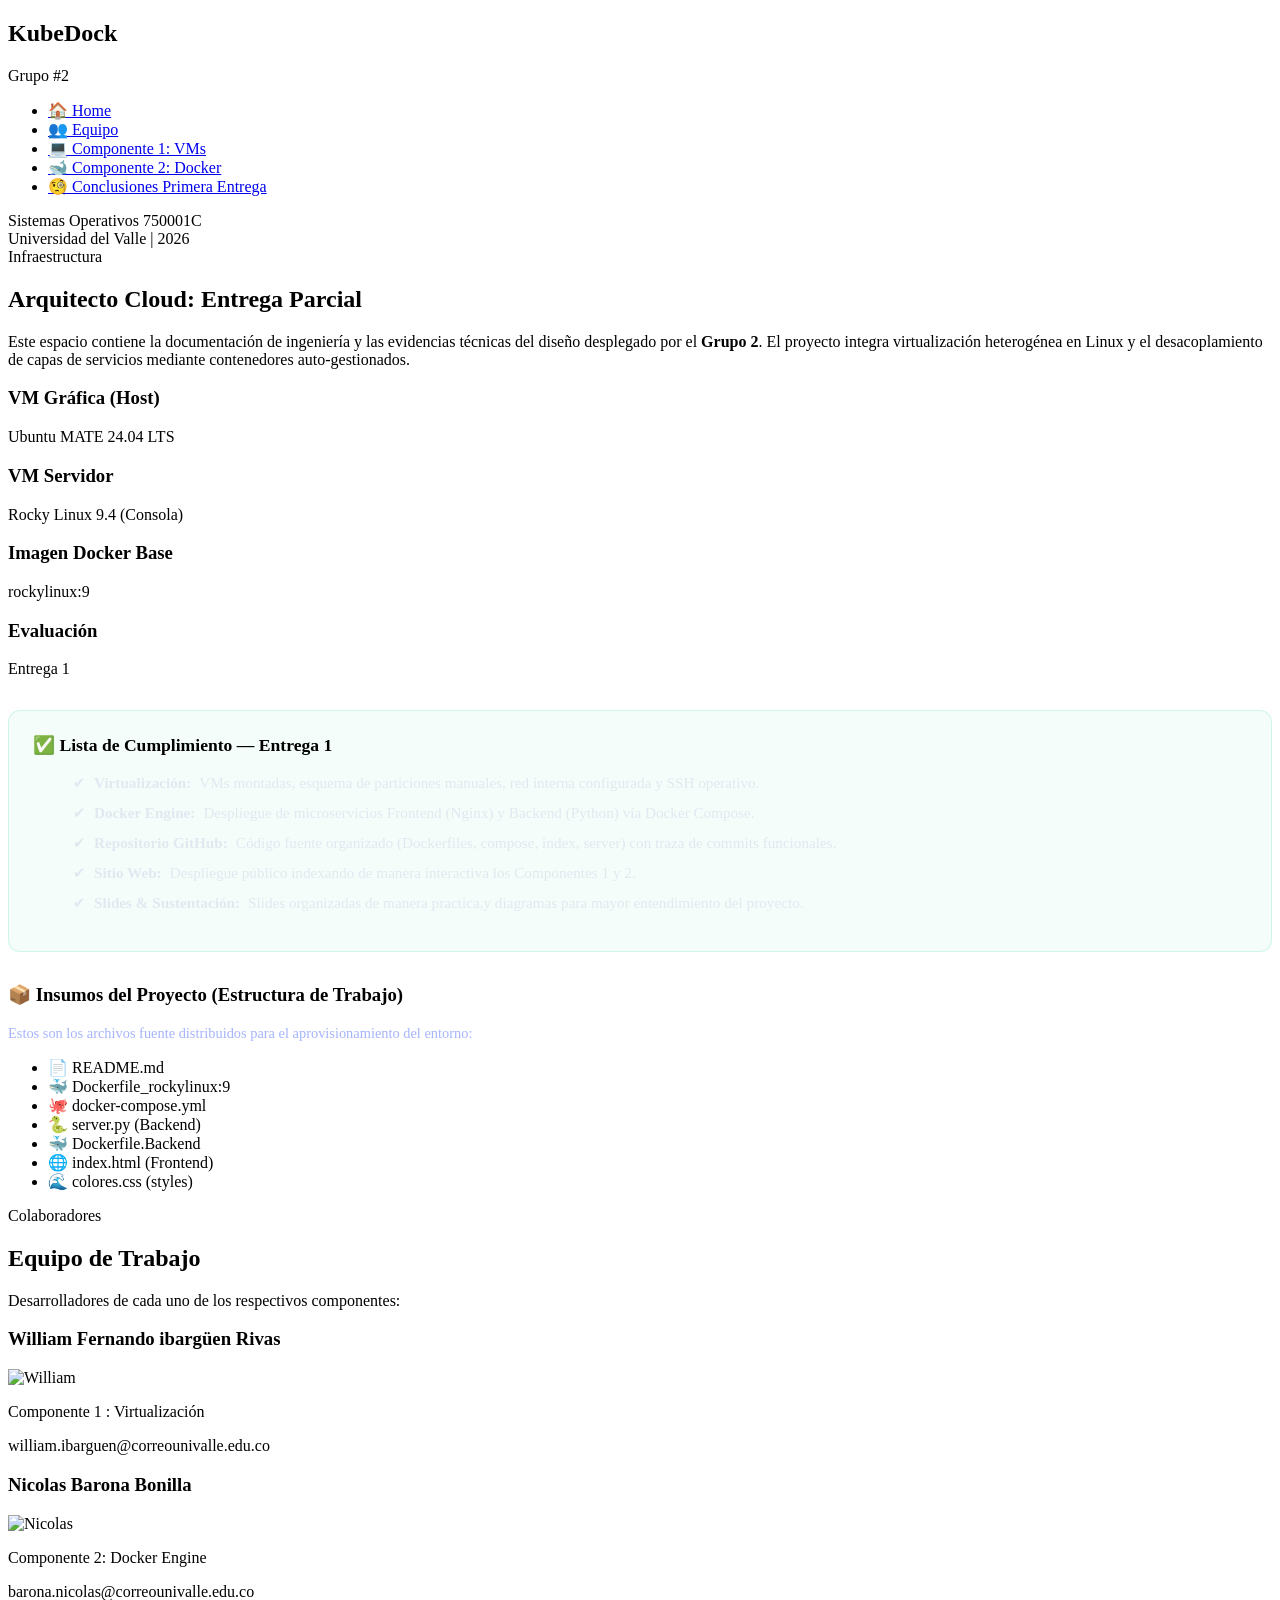
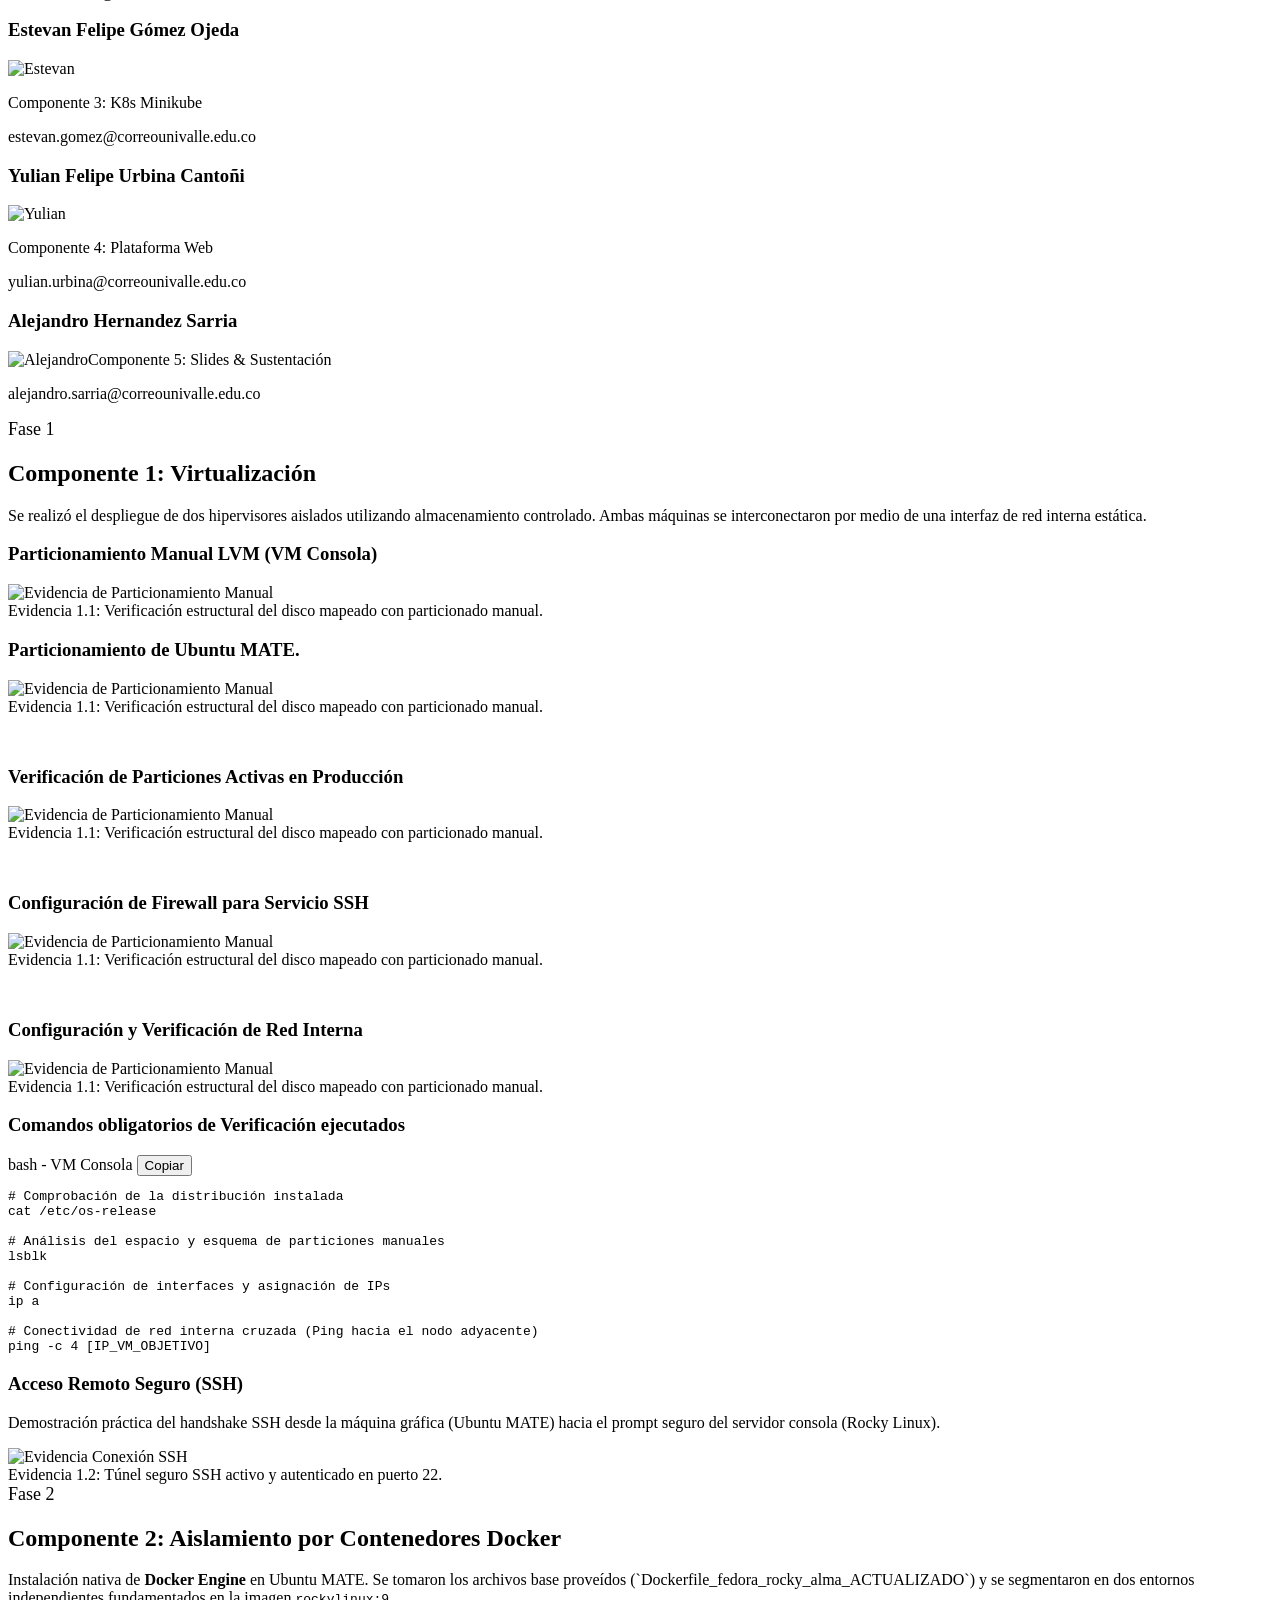
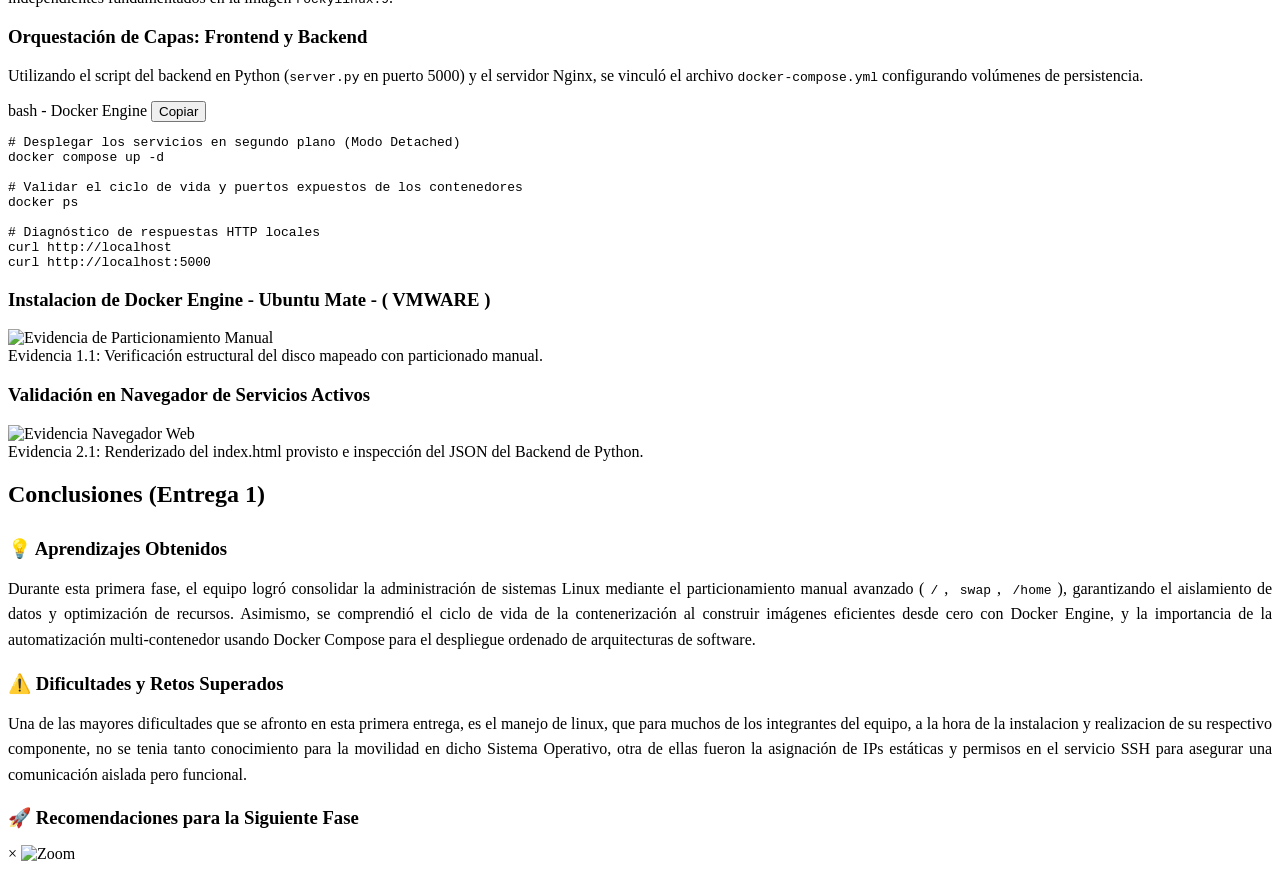
==== Docker/frontend/index.html @ d86f39b1 "Update index.html" ====
<!DOCTYPE html>
<html lang="es">
<head>
    <meta charset="UTF-8">
    <meta name="viewport" content="width=device-width, initial-scale=1.0">
    <title>Grupo 2 - Documentación de Infraestructura Cloud</title>
    <link rel="stylesheet" href="colores.css">
</head>
<body>
    <aside>
        <div class="brand">
            <h1>Kube<span>Dock</span></h1>
            <p>Grupo #2</p>
        </div>
        
        <ul class="nav-links">
            <li><a href="#home" class="active">🏠 Home</a></li>
            <li><a href="#equipo">👥 Equipo</a></li>
            <li><a href="#comp1">💻 Componente 1: VMs</a></li>
            <li><a href="#comp2">🐋 Componente 2: Docker</a></li>
            <li><a href="#conclusiones">🧐 Conclusiones Primera Entrega</a></li>
        </ul>

        <div class="nav-footer">
            Sistemas Operativos 750001C<br>Universidad del Valle | 2026
        </div>
    </aside>

    <main>
        
       <section id="home">
            <span class="section-tag">Infraestructura</span>
            <h2>Arquitecto Cloud: Entrega Parcial</h2>
            <p>Este espacio contiene la documentación de ingeniería y las evidencias técnicas del diseño desplegado por el <strong>Grupo 2</strong>. El proyecto integra virtualización heterogénea en Linux y el desacoplamiento de capas de servicios mediante contenedores auto-gestionados.</p>

            <div class="ladearriba">
                <div class="card">
                    <h3>VM Gráfica (Host)</h3>
                    <p>Ubuntu MATE 24.04 LTS</p>
                </div>
                <div class="card">
                    <h3>VM Servidor</h3>
                    <p>Rocky Linux 9.4 (Consola)</p>
                </div>
                <div class="card">
                    <h3>Imagen Docker Base</h3>
                    <p>rockylinux:9</p>
                </div>
                <div class="card">
                    <h3>Evaluación</h3>
                    <p>Entrega 1</p>
                </div>
            </div>

            <div style="background-color: rgba(52, 211, 153, 0.05); border: 1px solid rgba(52, 211, 153, 0.2); border-radius: 0.75rem; padding: 1.5rem; margin: 2rem 0;">
                <h3 style="color: var(--accent-green); margin-top: 0; font-size: 1.1rem; display: flex; align-items: center; gap: 0.5rem;">
                    ✅ Lista de Cumplimiento — Entrega 1
                </h3>
                <ul style="list-style: none; margin-top: 1rem; display: grid; gap: 0.75rem; font-size: 0.95rem;">
                    <li style="display: flex; align-items: center; gap: 0.5rem; color: #e2e8f0;">
                        <span style="color: var(--accent-green);">✔</span> <strong>Virtualización:</strong> VMs montadas, esquema de particiones manuales, red interna configurada y SSH operativo.
                    </li>
                    <li style="display: flex; align-items: center; gap: 0.5rem; color: #e2e8f0;">
                        <span style="color: var(--accent-green);">✔</span> <strong>Docker Engine:</strong> Despliegue de microservicios Frontend (Nginx) y Backend (Python) vía Docker Compose.
                    </li>
                    <li style="display: flex; align-items: center; gap: 0.5rem; color: #e2e8f0;">
                        <span style="color: var(--accent-green);">✔</span> <strong>Repositorio GitHub:</strong> Código fuente organizado (Dockerfiles, compose, index, server) con traza de commits funcionales.
                    </li>
                    <li style="display: flex; align-items: center; gap: 0.5rem; color: #e2e8f0;">
                        <span style="color: var(--accent-green);">✔</span> <strong>Sitio Web:</strong> Despliegue público indexando de manera interactiva los Componentes 1 y 2.
                    </li>
                     <li style="display: flex; align-items: center; gap: 0.5rem; color: #e2e8f0;">
                        <span style="color: var(--accent-green);">✔</span> <strong>Slides & Sustentación:</strong> Slides organizadas de manera practica,y diagramas para mayor entendimiento del proyecto.
                    </li>
                </ul>
            </div>

            <div class="files-box">
                <h3>📦 Insumos del Proyecto (Estructura de Trabajo)</h3>
                <p style="font-size: 0.9rem; margin-bottom: 1rem; color: #a5b4fc;">Estos son los archivos fuente distribuidos para el aprovisionamiento del entorno:</p>
                <ul class="file-list">
                    <li class="file-item">📄 README.md</li>
                    <li class="file-item">🐳 Dockerfile_rockylinux:9</li>
                    <li class="file-item">🐙 docker-compose.yml</li>
                    <li class="file-item">🐍 server.py (Backend)</li>
                    <li class="file-item">🐳 Dockerfile.Backend </li>
                    <li class="file-item">🌐 index.html (Frontend)</li>
                    <li class="file-item">🌊 colores.css (styles)</li>
                </ul>
            </div>
        </section>

        <section id="equipo">
            <span class="section-tag">Colaboradores</span>
            <h2>Equipo de Trabajo</h2>
            <p>Desarrolladores de cada uno de los respectivos componentes:</p>
            
           <div class="grid-container">
        <div class="card">
            <h3>William Fernando ibargüen Rivas</h3>
            <img class="imgtodos" src="/imagenes/william.jpeg" alt="William">
            <p class="role" style="color: var(--text-W);">Componente 1 : Virtualización</p>
            <p class="correo">william.ibarguen@correounivalle.edu.co</p>
        </div>

        <div class="card">
            <h3>Nicolas Barona Bonilla</h3>
            <img class="imgtodos" src="/imagenes/nicolashd.png" alt="Nicolas">
            <p class="role" style="color: var(--accent-N);">Componente 2: Docker Engine</p>
            <p class="correo">barona.nicolas@correounivalle.edu.co</p>
        </div>

        <div class="card">
            <h3>Estevan Felipe Gómez Ojeda</h3>
            <img class="imgtodos" src="/imagenes/estevan.png" alt="Estevan">
            <p class="role" style="color: var(--accent-E);">Componente 3: K8s Minikube</p>
            <p class="correo">estevan.gomez@correounivalle.edu.co</p>
        </div>

        <div class="card">
            <h3>Yulian Felipe Urbina Cantoñi</h3>
            <img class="imgtodos" src="/imagenes/yulian.jpg" alt="Yulian" 
            style="width: 250px;
            height: 333px;
            object-fit: cover;
            object-position: center top;">
            <p class="role" style="color: var(--accent-Y);">Componente 4: Plataforma Web</p>
            <p class="correo">yulian.urbina@correounivalle.edu.co</p>
        </div>

        <div class="card">
            <h3>Alejandro Hernandez Sarria</h3>
            <img class="imgtodos" src="/imagenes/alejohd.png" alt="Alejandro"style="
            width: 250px;
            height: 333px;
            object-fit: cover;
            object-position: center top;>
            <p class="role" style="color: var(--accent-A);">Componente 5: Slides & Sustentación</p>
            <p class="correo">alejandro.sarria@correounivalle.edu.co</p>
        </div>
    </div>
        </section>

        
        <section id="comp1">
            <span class="section-tag" style="font-size: 18px;">Fase 1</span>
            <h2>Componente 1: Virtualización </h2>
            <p>Se realizó el despliegue de dos hipervisores aislados utilizando almacenamiento controlado. Ambas máquinas se interconectaron por medio de una interfaz de red interna estática.</p>

            <h3>Particionamiento Manual LVM (VM Consola) </h3>
            <div class="evidence-wrapper">
                 <div class="screenshot-container" onclick="zoomImage(this)">
                    <img src="/Capturas de pantalla/w-s/1.jpeg" alt="Evidencia de Particionamiento Manual">
                    <div class="screenshot-caption">Evidencia 1.1: Verificación estructural del disco mapeado con particionado manual.</div>
                </div>

                 <h3>Particionamiento de Ubuntu MATE. </h3>
            <div class="evidence-wrapper">
                 <div class="screenshot-container" onclick="zoomImage(this)">
                    <img src="/Capturas de pantalla/w-grafica/mate.jpeg" alt="Evidencia de Particionamiento Manual">
                    <div class="screenshot-caption">Evidencia 1.1: Verificación estructural del disco mapeado con particionado manual.</div>
                </div>

                <h3 style="margin-top: 50px;">Verificación de Particiones Activas en Producción</h3>
                <div class="screenshot-container" onclick="zoomImage(this)">
                    <img src="/Capturas de pantalla/w-s/2.jpeg" alt="Evidencia de Particionamiento Manual">
                    <div class="screenshot-caption">Evidencia 1.1: Verificación estructural del disco mapeado con particionado manual.</div>
                </div>

                   <h3 style="margin-top: 50px;">Configuración de Firewall para Servicio SSH</h3>
                <div class="screenshot-container" onclick="zoomImage(this)">
                    <img src="/Capturas de pantalla/w-s/4.jpeg" alt="Evidencia de Particionamiento Manual">
                    <div class="screenshot-caption">Evidencia 1.1: Verificación estructural del disco mapeado con particionado manual.</div>
                </div>

                  <h3 style="margin-top: 50px;">Configuración y Verificación de Red Interna</h3>
                <div class="screenshot-container" onclick="zoomImage(this)">
                    <img src="/Capturas de pantalla/w-s/5.jpeg" alt="Evidencia de Particionamiento Manual">
                    <div class="screenshot-caption">Evidencia 1.1: Verificación estructural del disco mapeado con particionado manual.</div>
                </div>
            </div>

            <h3>Comandos obligatorios de Verificación ejecutados</h3>
            <div class="terminal-window">
                <div class="terminal-header">
                    <div class="terminal-dots"><div class="dot dot-1"></div><div class="dot dot-2"></div><div class="dot dot-3"></div></div>
                    <span class="terminal-title">bash - VM Consola</span>
                    <button class="copy-btn" onclick="copyText('cmd-vms')">Copiar</button>
                </div>
                <div class="terminal-body">
                    <pre id="cmd-vms"># Comprobación de la distribución instalada
cat /etc/os-release

# Análisis del espacio y esquema de particiones manuales
lsblk

# Configuración de interfaces y asignación de IPs
ip a

# Conectividad de red interna cruzada (Ping hacia el nodo adyacente)
ping -c 4 [IP_VM_OBJETIVO]</pre>
                </div>
            </div>

            <h3>Acceso Remoto Seguro (SSH)</h3>
            <p>Demostración práctica del handshake SSH desde la máquina gráfica (Ubuntu MATE) hacia el prompt seguro del servidor consola (Rocky Linux).</p>
            <div class="evidence-wrapper">
                <div class="screenshot-container" onclick="zoomImage(this)">
                    <img src="/Capturas de pantalla/w-grafica/10.jpeg" alt="Evidencia Conexión SSH">
                    <div class="screenshot-caption">Evidencia 1.2: Túnel seguro SSH activo y autenticado en puerto 22.</div>
                </div>
            </div>
        </section>

        <section id="comp2">
            <span class="section-tag" style="font-size: 18px;">Fase 2</span>
            <h2>Componente 2: Aislamiento por Contenedores Docker</h2>
            <p>Instalación nativa de <strong>Docker Engine</strong> en Ubuntu MATE. Se tomaron los archivos base proveídos (`Dockerfile_fedora_rocky_alma_ACTUALIZADO`) y se segmentaron en dos entornos independientes fundamentados en la imagen <code>rockylinux:9</code>.</p>

            <h3>Orquestación de Capas: Frontend y Backend</h3>
            <p>Utilizando el script del backend en Python (<code>server.py</code> en puerto 5000) y el servidor Nginx, se vinculó el archivo <code>docker-compose.yml</code> configurando volúmenes de persistencia.</p>

            <div class="terminal-window">
                <div class="terminal-header">
                    <div class="terminal-dots"><div class="dot dot-1"></div><div class="dot dot-2"></div><div class="dot dot-3"></div></div>
                    <span class="terminal-title">bash - Docker Engine</span>
                    <button class="copy-btn" onclick="copyText('cmd-docker')">Copiar</button>
                </div>
                <div class="terminal-body">
                    <pre id="cmd-docker"># Desplegar los servicios en segundo plano (Modo Detached)
docker compose up -d

# Validar el ciclo de vida y puertos expuestos de los contenedores
docker ps

# Diagnóstico de respuestas HTTP locales
curl http://localhost
curl http://localhost:5000</pre>
                </div>
            </div>

            <h3>Instalacion de Docker Engine - Ubuntu Mate - ( VMWARE ) </h3>
            <div class="evidence-wrapper">
                 <div class="screenshot-container" onclick="zoomImage(this)">
                    <img src="/Capturas de pantalla/instalacion_docker_engine_ubuntumate.jpeg" alt="Evidencia de Particionamiento Manual">
                    <div class="screenshot-caption">Evidencia 1.1: Verificación estructural del disco mapeado con particionado manual.</div>
                </div>

            <h3>Validación en Navegador de Servicios Activos</h3>
            <div class="evidence-wrapper">
                <div class="screenshot-container" onclick="zoomImage(this)">
                    <img src="https://via.placeholder.com/1000x500/131c2e/a78bfa?text=EVIDENCIA:+Acceso+a+http://localhost+y+puerto+5000" alt="Evidencia Navegador Web">
                    <div class="screenshot-caption">Evidencia 2.1: Renderizado del index.html provisto e inspección del JSON del Backend de Python.</div>
                </div>
            </div>
        </section>
        
<section id="conclusiones" >
    <h2 style="color: var(--text-title); border-bottom: 2px solid var(--border-color); padding-bottom: 10px;">Conclusiones  (Entrega 1)</h2>
    
    <div class="conclusion-block" style="margin-top: 20px;">
        <h3 style="color: var(--text-highlight); margin-bottom: 8px;">💡 Aprendizajes Obtenidos</h3>
        <p style="line-height: 1.6; text-align: justify;">
            Durante esta primera fase, el equipo logró consolidar la administración de sistemas Linux mediante el particionamiento manual avanzado (<code style="background-color: var(--code-bg); padding: 2px 6px; border-radius: 4px;">/</code>, <code style="background-color: var(--code-bg); padding: 2px 6px; border-radius: 4px;">swap</code>, <code style="background-color: var(--code-bg); padding: 2px 6px; border-radius: 4px;">/home</code>), garantizando el aislamiento de datos y optimización de recursos. Asimismo, se comprendió el ciclo de vida de la contenerización al construir imágenes eficientes desde cero con Docker Engine, y la importancia de la automatización multi-contenedor usando Docker Compose para el despliegue ordenado de arquitecturas de software.
        </p>
    </div>

    <div class="conclusion-block" style="margin-top: 20px;">
        <h3 style="color: var(--accent-green); margin-bottom: 8px;">⚠️ Dificultades y Retos Superados</h3>
        <p style="line-height: 1.6; text-align: justify;">
         Una de las mayores dificultades que se afronto en esta primera entrega, es el manejo de linux,
         que para muchos de los integrantes del equipo, a la hora de la  instalacion y realizacion de su respectivo componente, 
         no se tenia tanto conocimiento para la movilidad en dicho Sistema Operativo, otra de ellas fueron la asignación de IPs 
         estáticas y permisos en el servicio SSH para asegurar una comunicación aislada pero funcional.
        </p>
    </div>

    <div class="conclusion-block" style="margin-top: 20px;">
        <h3 style="color: var(--text-W); margin-bottom: 8px;">🚀 Recomendaciones para la Siguiente Fase</h3>
        <p style="line-height: 1.6; text-align: justify;">
           </p>
    </div>
</section>
    </main>

    <div id="modalContainer" class="zoom-modal" onclick="closeZoom()">
        <span class="close-modal">&times;</span>
        <img id="modalTarget" src="" alt="Zoom">
    </div>

    <script>
        // 1. Iluminación inteligente del menú lateral al hacer Scroll
        const sections = document.querySelectorAll('section');
        const navItems = document.querySelectorAll('.nav-links a');

        window.addEventListener('scroll', () => {
            let currentSection = '';
            sections.forEach(section => {
                const sectionTop = section.offsetTop;
                if (pageYOffset >= sectionTop - 200) {
                    currentSection = section.getAttribute('id');
                }
            });

            navItems.forEach(item => {
                item.classList.remove('active');
                if (item.getAttribute('href').includes(currentSection)) {
                    item.classList.add('active');
                }
            });
        });

        // 2. Copiar texto de las terminales al portapapeles
        function copyText(elementId) {
            const text = document.getElementById(elementId).innerText;
            navigator.clipboard.writeText(text).then(() => {
                const button = event.target;
                button.innerText = '¡Copiado!';
                button.style.borderColor = 'var(--accent-green)';
                button.style.color = 'var(--accent-green)';
                setTimeout(() => {
                    button.innerText = 'Copiar';
                    button.style.borderColor = '#334155';
                    button.style.color = 'var(--text-body)';
                }, 2000);
            });
        }

        // 3. Sistema de visualización Modal de evidencias
        const modal = document.getElementById('modalContainer');
        const modalImg = document.getElementById('modalTarget');

        function zoomImage(container) {
            const srcImg = container.querySelector('img').src;
            modal.style.display = 'flex';
            modalImg.src = srcImg;
        }

        function closeZoom() {
            modal.style.display = 'none';
        }
    </script>
</body>
</html>
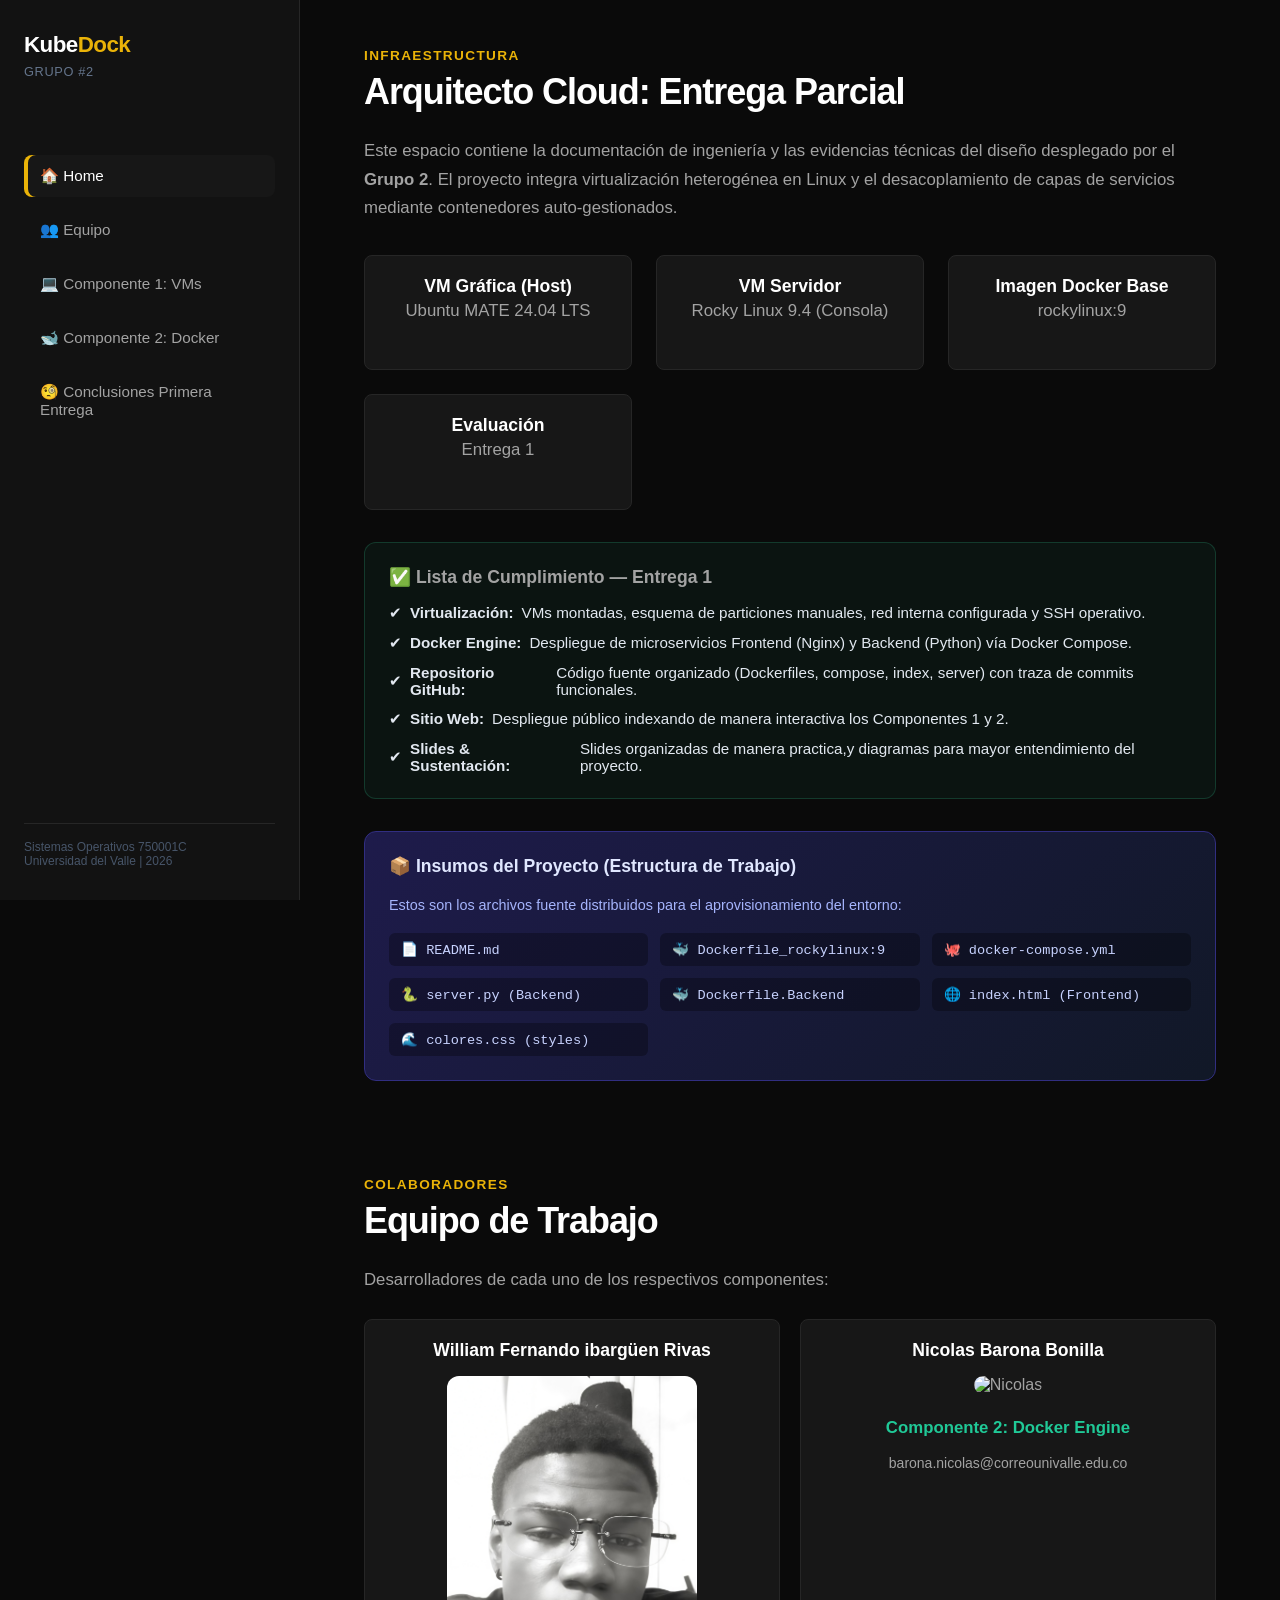
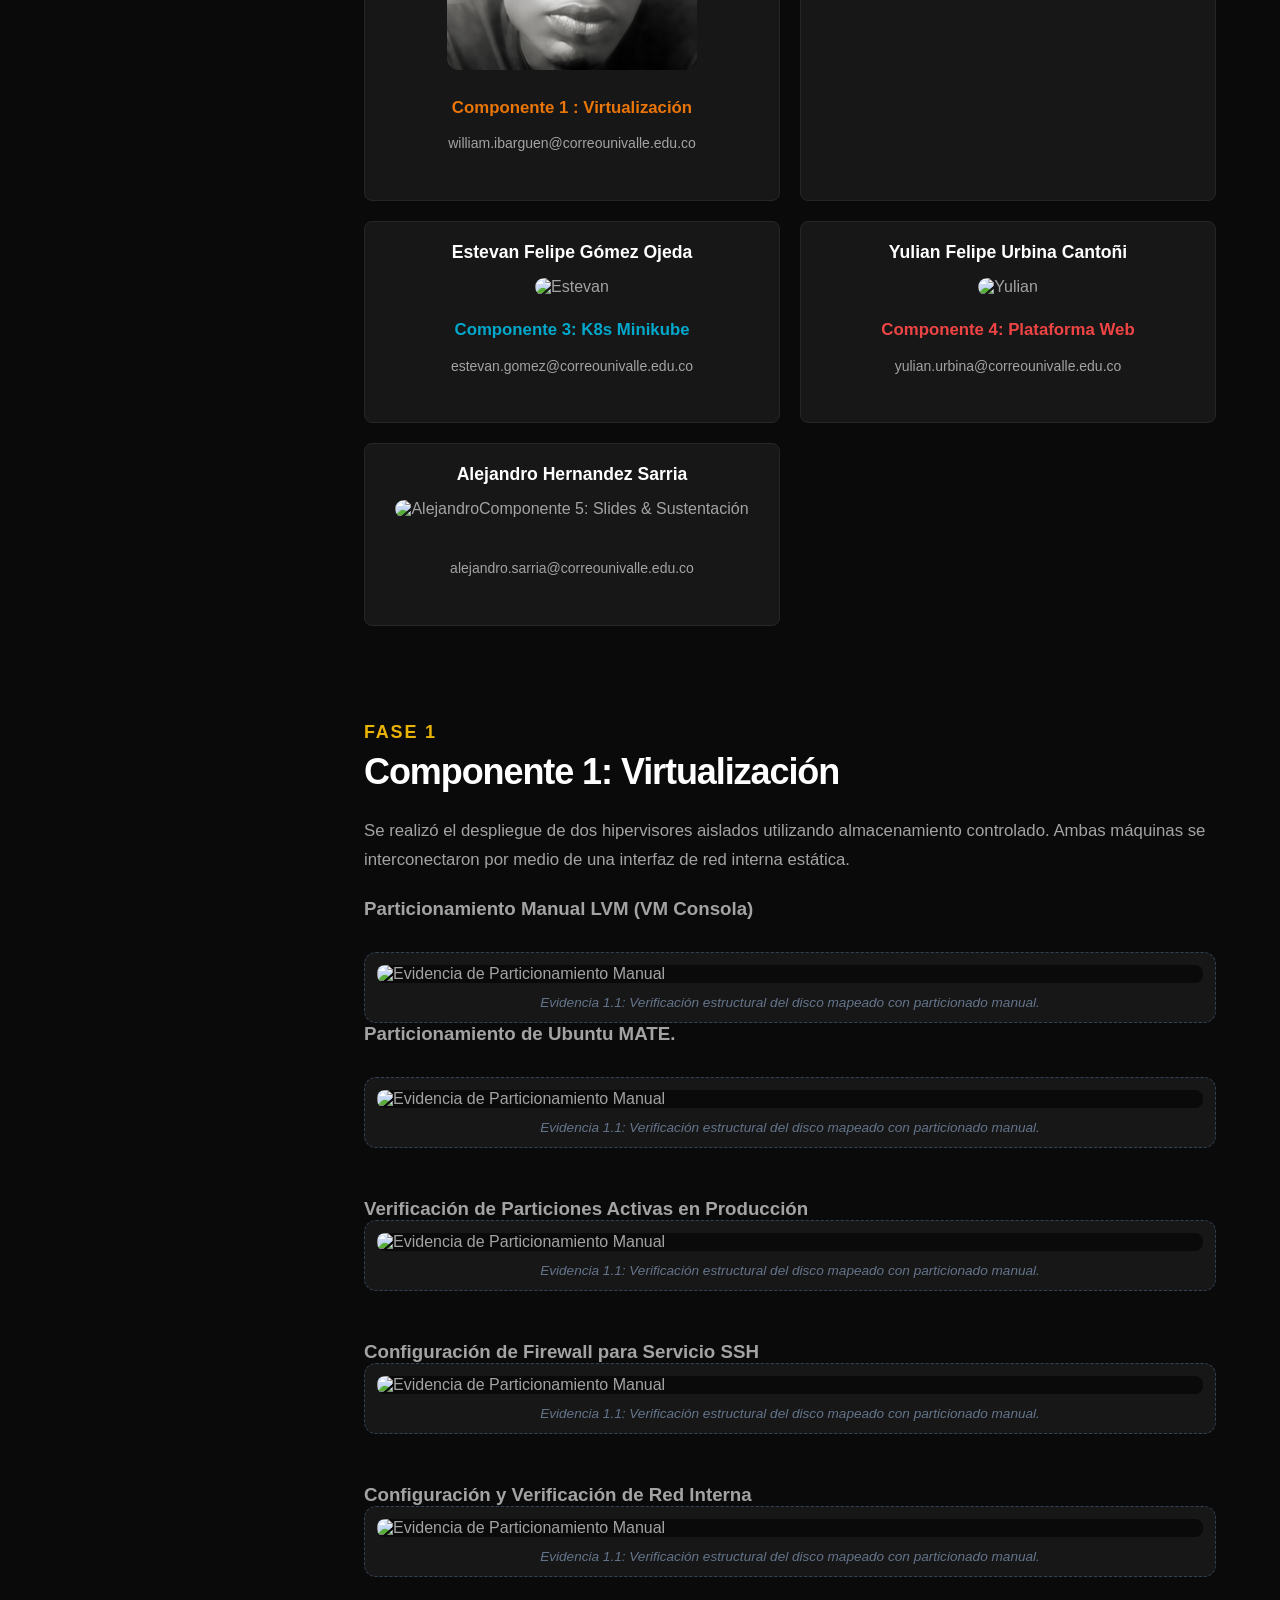
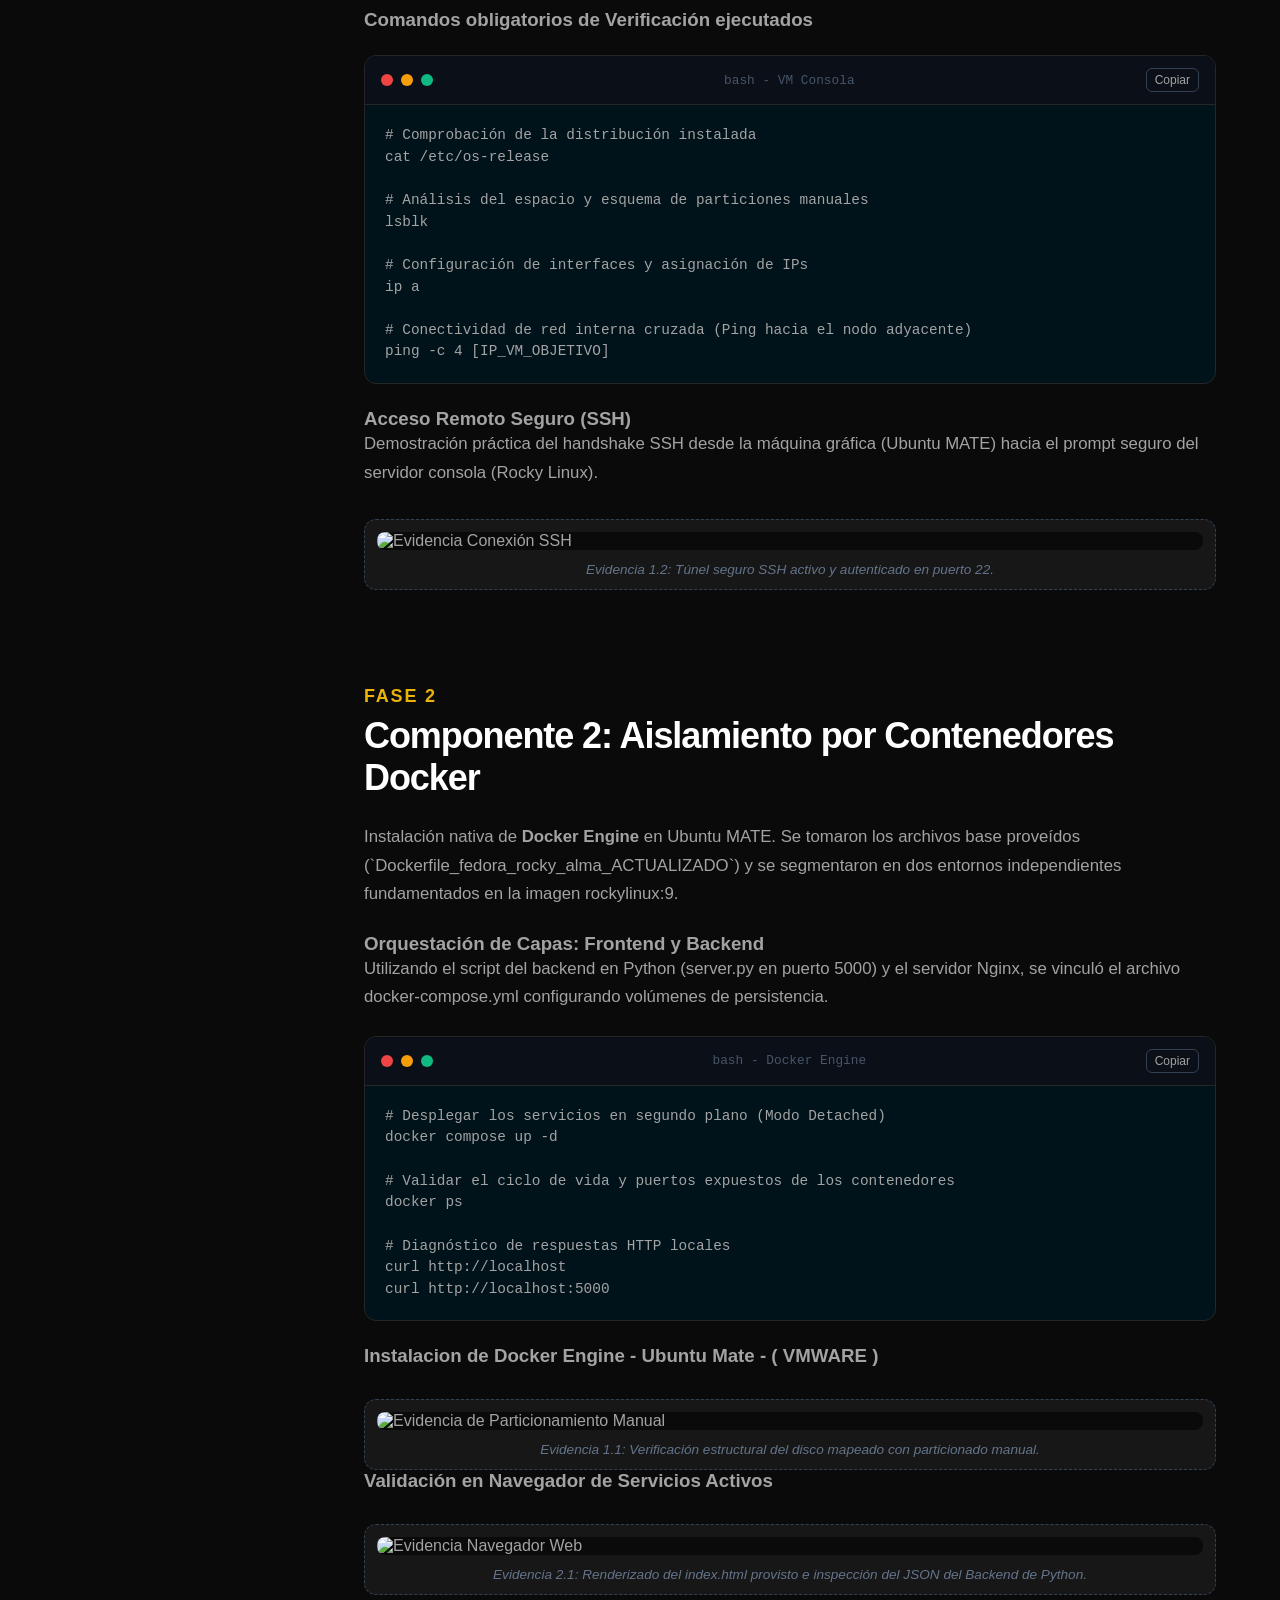
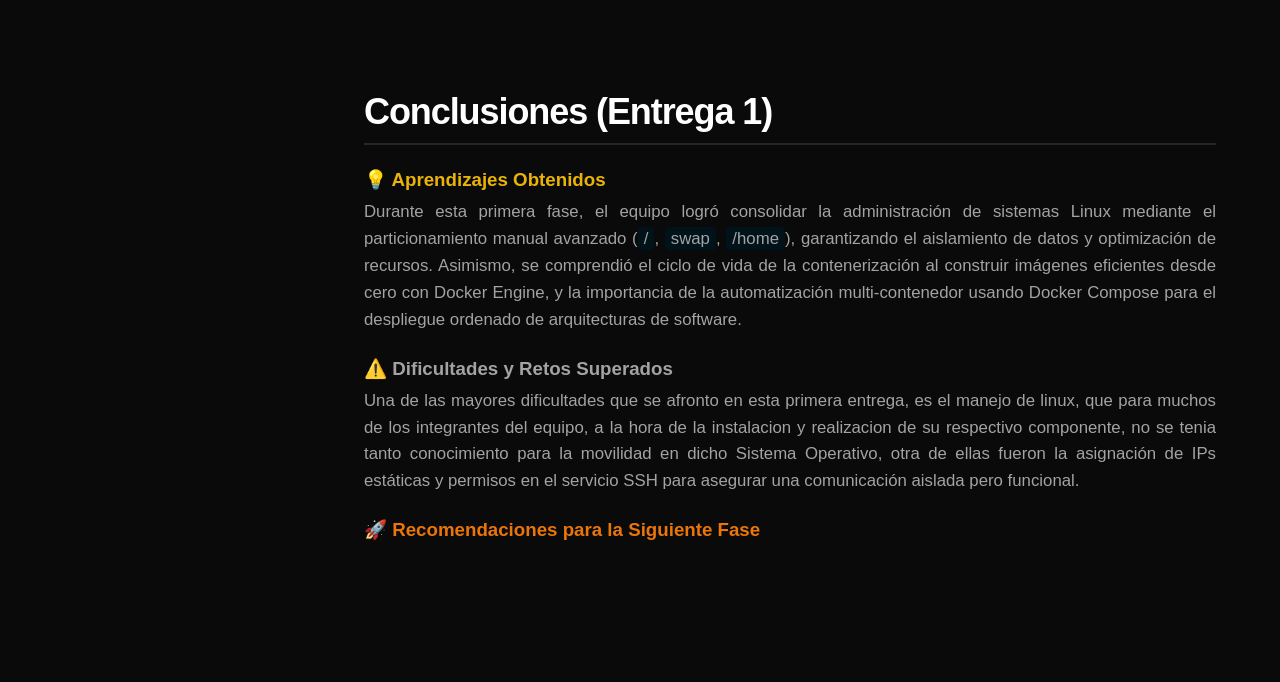
==== commit 18f2f204: "Update index.html" ====
--- a/Docker/frontend/index.html
+++ b/Docker/frontend/index.html
@@ -98,7 +98,7 @@
            <div class="grid-container">
         <div class="card">
             <h3>William Fernando ibargüen Rivas</h3>
-            <img class="imgtodos" src="/imagenes/william.jpeg" alt="William">
+            <img class="imgtodos" src="imagenes/william.jpeg" alt="William">
             <p class="role" style="color: var(--text-W);">Componente 1 : Virtualización</p>
             <p class="correo">william.ibarguen@correounivalle.edu.co</p>
         </div>
--- a/Docker/frontend/colores.css
+++ b/Docker/frontend/colores.css
@@ -0,0 +1,371 @@
+:root {
+   --bg-main: #0a0a0a;
+    --bg-card: #171717;
+    --bg-nav: #121212;
+    --border-color: #262626;
+    --text-title: #ffffff;
+    --text-body: #a3a3a3;
+    --text-highlight: #eab308;;
+    --text-W: #ea7508;
+    --accent-N: #20c997;
+    --accent-E: #00a8cc;
+     --accent-Y: #ef4444;
+     --accent-A: #eab308;
+     --accent-moraoe:#9b55f7;
+     
+    --code-bg: #00121a;
+}
+
+        .ladearriba {
+            display: grid;
+            grid-template-columns: repeat(auto-fit, minmax(240px, 1fr));
+            gap: 1.5rem;
+            margin: 2rem 0;
+        }
+
+        * {
+            box-sizing: border-box;
+            margin: 0;
+            padding: 0;
+            font-family: 'Segoe UI', -apple-system, BlinkMacSystemFont, Roboto, sans-serif;
+        }
+
+        html {
+            scroll-behavior: smooth;
+        }
+
+        body {
+            background-color: var(--bg-main);
+            color: var(--text-body);
+            display: flex;
+            min-height: 100vh;
+        }
+
+        /* --- BARRA LATERAL --- */
+        aside {
+            width: 300px;
+            background-color: var(--bg-nav);
+            border-right: 1px solid var(--border-color);
+            position: fixed;
+            top: 0;
+            bottom: 0;
+            left: 0;
+            padding: 2rem 1.5rem;
+            display: flex;
+            flex-direction: column;
+            justify-content: space-between;
+            z-index: 10;
+        }
+
+        .brand h1 {
+            color: var(--text-title);
+            font-size: 1.4rem;
+            font-weight: 700;
+            letter-spacing: -0.025em;
+        }
+
+        .brand span {
+            color: var(--text-highlight);
+        }
+
+        .brand p {
+            font-size: 0.8rem;
+            color: #64748b;
+            margin-top: 0.2rem;
+            text-transform: uppercase;
+            letter-spacing: 0.05em;
+        }
+
+        .nav-links {
+            list-style: none;
+            margin-top: 3rem;
+            flex-grow: 1;
+        }
+
+        .nav-links li {
+            margin-bottom: 0.75rem;
+        }
+
+        .nav-links a {
+            color: var(--text-body);
+            text-decoration: none;
+            display: flex;
+            align-items: center;
+            padding: 0.75rem 1rem;
+            border-radius: 0.5rem;
+            font-size: 0.95rem;
+            font-weight: 500;
+            transition: all 0.2s ease;
+        }
+
+        .nav-links a:hover, .nav-links a.active {
+            background-color: var(--bg-card);
+            color: var(--text-title);
+            box-shadow: inset 4px 0 0 var(--text-highlight);
+        }
+
+        .nav-footer {
+            font-size: 0.75rem;
+            color: #475569;
+            border-top: 1px solid var(--border-color);
+            padding-top: 1rem;
+        }
+
+        .conclusiones{
+            margin-top: 40px; 
+            padding: 20px; 
+            background-color: var(--bg-card); 
+            border: 1px solid var(--border-color);
+             border-radius: 8px;
+                }
+            /* --- CONTENIDO PRINCIPAL --- */
+        main {
+            margin-left: 300px;
+            padding: 3rem 4rem;
+            width: 100%;
+            max-width: 1200px;
+        }
+
+        section {
+            margin-bottom: 6rem;
+            scroll-margin-top: 3rem;
+        }
+
+        .section-tag {
+            color: var(--text-highlight);
+            font-size: 0.85rem;
+            font-weight: 600;
+            text-transform: uppercase;
+            letter-spacing: 0.1em;
+            margin-bottom: 0.5rem;
+            display: block;
+        }
+
+        h2 {
+            color: var(--text-title);
+            font-size: 2.25rem;
+            font-weight: 700;
+            letter-spacing: -0.03em;
+            margin-bottom: 1.5rem;
+        }
+
+        p {
+            font-size: 1.05rem;
+            line-height: 1.7;
+            margin-bottom: 1.5rem;
+        }
+
+        /* --- imagenes de lo pelaos :) --- */
+        .grid-container {
+            display: grid;
+            grid-template-columns: repeat(auto-fit, minmax(280px, 1fr)); 
+            gap: 20px; 
+            justify-content: center; 
+        }
+
+       
+        .card {
+            background-color: var(--bg-card);
+            border: 1px solid var(--border-color);
+            border-radius: 8px;
+            padding: 20px;
+            text-align: center;
+          
+        }
+
+        .card h3 {
+            color: var(--text-title);
+            margin-top: 0;
+            font-size: 1.1rem;
+        }
+
+    
+        .imgtodos {
+            height: 294px; 
+            width: 250px;  
+            object-fit: cover; 
+            object-position: center top; 
+            border-radius: 12px; 
+            margin-bottom: 15px; 
+            margin-top: 15px;
+        }
+
+        .card p.role {
+            font-weight: bold;
+            margin: 5px 0;
+        }
+
+        .card p.correo {
+            color: var(--text-body);
+            font-size: 14px;
+            margin-top: 10px;
+        }
+
+        /* --- CONTENEDOR DE ARCHIVOS DEL PROFESOR --- */
+        .files-box {
+            background: linear-gradient(135deg, #1e1b4b 0%, #111827 100%);
+            border: 1px solid #312e81;
+            border-radius: 0.75rem;
+            padding: 1.5rem;
+            margin: 2rem 0;
+        }
+
+        .files-box h3 {
+            color: #e0e7ff;
+            margin-bottom: 1rem;
+            font-size: 1.1rem;
+            display: flex;
+            align-items: center;
+            gap: 0.5rem;
+        }
+
+        .file-list {
+            list-style: none;
+            display: grid;
+            grid-template-columns: repeat(auto-fit, minmax(200px, 1fr));
+            gap: 0.75rem;
+        }
+
+        .file-item {
+            background-color: rgba(0, 0, 0, 0.3);
+            padding: 0.5rem 0.75rem;
+            border-radius: 0.375rem;
+            font-family: monospace;
+            font-size: 0.85rem;
+            color: #c7d2fe;
+            border-left: 3px solid var(--accent-purple);
+        }
+
+        /* --- TERMINAL DE COMANDOS --- */
+        .terminal-window {
+            background-color: var(--code-bg);
+            border: 1px solid var(--border-color);
+            border-radius: 0.75rem;
+            margin: 1.5rem 0;
+            overflow: hidden;
+        }
+
+        .terminal-header {
+            background-color: #0b0f17;
+            padding: 0.75rem 1rem;
+            display: flex;
+            align-items: center;
+            justify-content: space-between;
+            border-bottom: 1px solid var(--border-color);
+        }
+
+        .terminal-dots {
+            display: flex;
+            gap: 0.5rem;
+        }
+
+        .dot {
+            width: 12px;
+            height: 12px;
+            border-radius: 50%;
+        }
+        .dot-1 { background-color: #ef4444; }
+        .dot-2 { background-color: #f59e0b; }
+        .dot-3 { background-color: #10b981; }
+
+        .terminal-title {
+            font-family: monospace;
+            font-size: 0.8rem;
+            color: #475569;
+        }
+
+        .copy-btn {
+            background: transparent;
+            border: 1px solid #334155;
+            color: var(--text-body);
+            padding: 0.25rem 0.5rem;
+            font-size: 0.75rem;
+            border-radius: 0.375rem;
+            cursor: pointer;
+            transition: all 0.2s;
+        }
+
+        .copy-btn:hover {
+            background-color: var(--bg-card);
+            color: var(--text-title);
+        }
+
+        .terminal-body {
+            padding: 1.25rem;
+            overflow-x: auto;
+        }
+
+        .terminal-body pre {
+            font-family: 'Fira Code', 'Courier New', monospace;
+            font-size: 0.9rem;
+            color: var(--accent-green);
+            line-height: 1.5;
+        }
+
+        /* --- CAPTURAS DE PANTALLA (EVIDENCIAS) --- */
+        .evidence-wrapper {
+            margin: 2rem 0;
+        }
+
+        .screenshot-container {
+            background-color: var(--bg-card);
+            border: 1px dashed #334155;
+            border-radius: 0.75rem;
+            padding: 0.75rem;
+            cursor: pointer;
+            position: relative;
+            transition: transform 0.2s ease, border-color 0.2s;
+        }
+
+        .screenshot-container:hover {
+            transform: translateY(-2px);
+            border-color: var(--text-highlight);
+        }
+
+        .screenshot-container img {
+            width: 100%;
+            height: auto;
+            border-radius: 0.5rem;
+            display: block;
+            background-color: var(--bg-main);
+        }
+
+        .screenshot-caption {
+            font-size: 0.85rem;
+            color: #64748b;
+            margin-top: 0.75rem;
+            text-align: center;
+            font-style: italic;
+        }
+
+        /* --- MODAL DE ZOOM --- */
+        .zoom-modal {
+            display: none;
+            position: fixed;
+            top: 0; left: 0; width: 100%; height: 100%;
+            background-color: rgba(3, 7, 18, 0.95);
+            z-index: 100;
+            justify-content: center;
+            align-items: center;
+            padding: 2rem;
+        }
+
+        .zoom-modal img {
+            max-width: 95%;
+            max-height: 90%;
+            border-radius: 0.5rem;
+            box-shadow: 0 25px 50px -12px rgba(0,0,0,0.5);
+        }
+
+        .close-modal {
+            position: absolute;
+            top: 1.5rem; right: 2rem;
+            color: #fff; font-size: 2rem; cursor: pointer;
+        }
+
+        /* --- RESPONSIVE --- */
+        @media (max-width: 1024px) {
+            aside { width: 100%; height: auto; position: relative; border-right: none; border-bottom: 1px solid var(--border-color); }
+            main { margin-left: 0; padding: 2rem; }
+            .nav-links { display: none; }
+        }
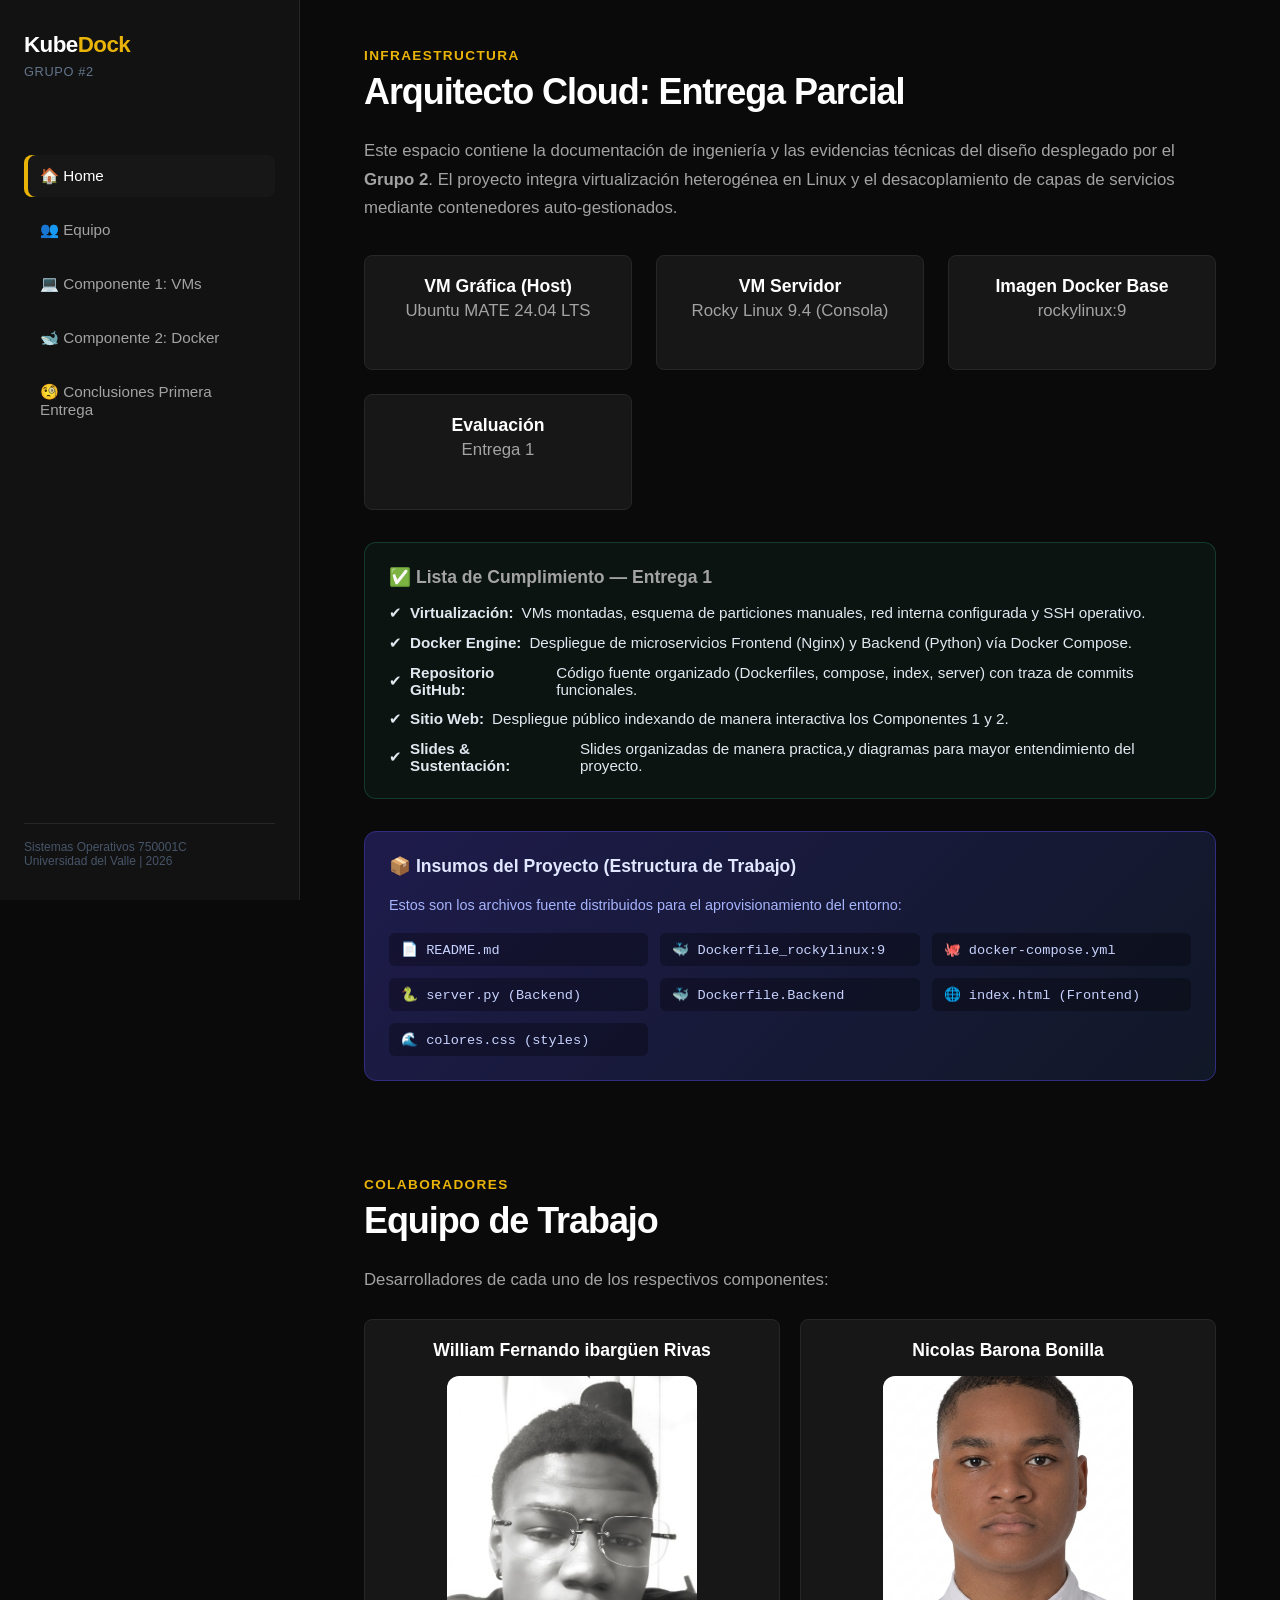
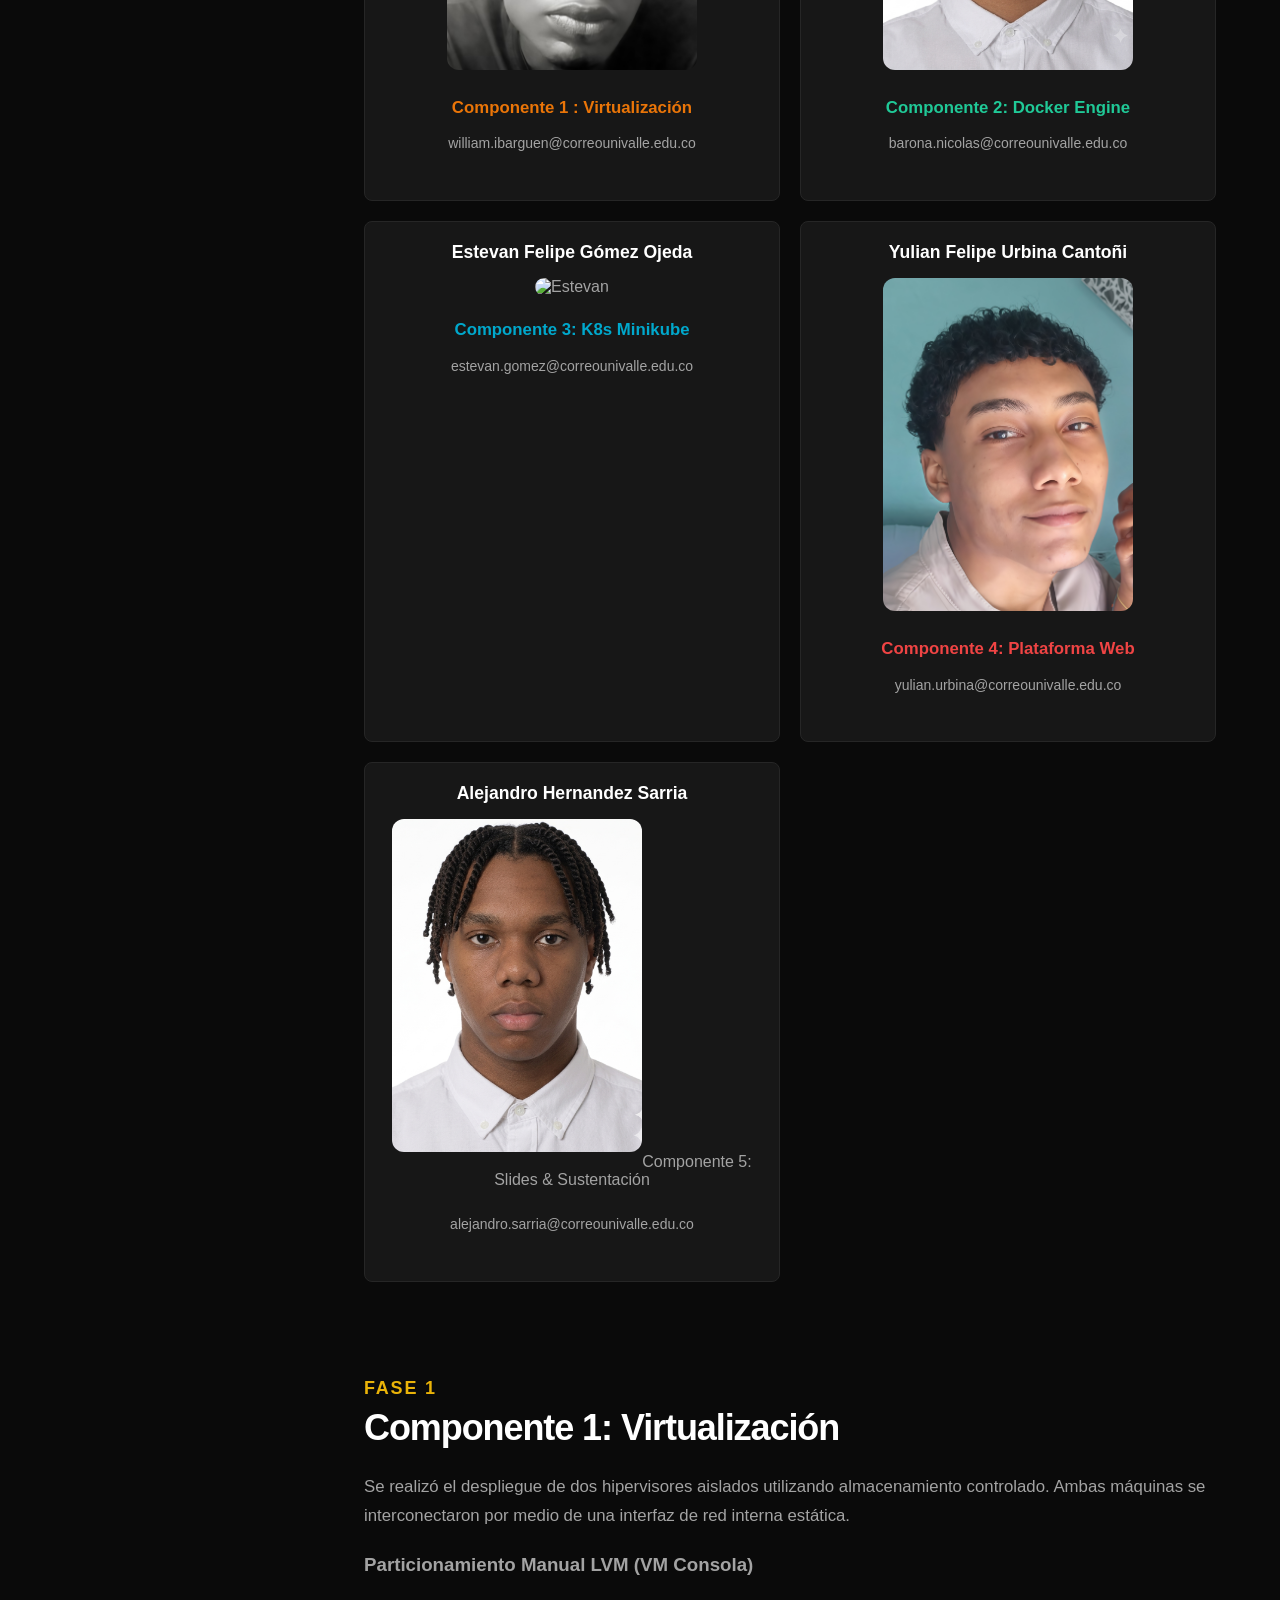
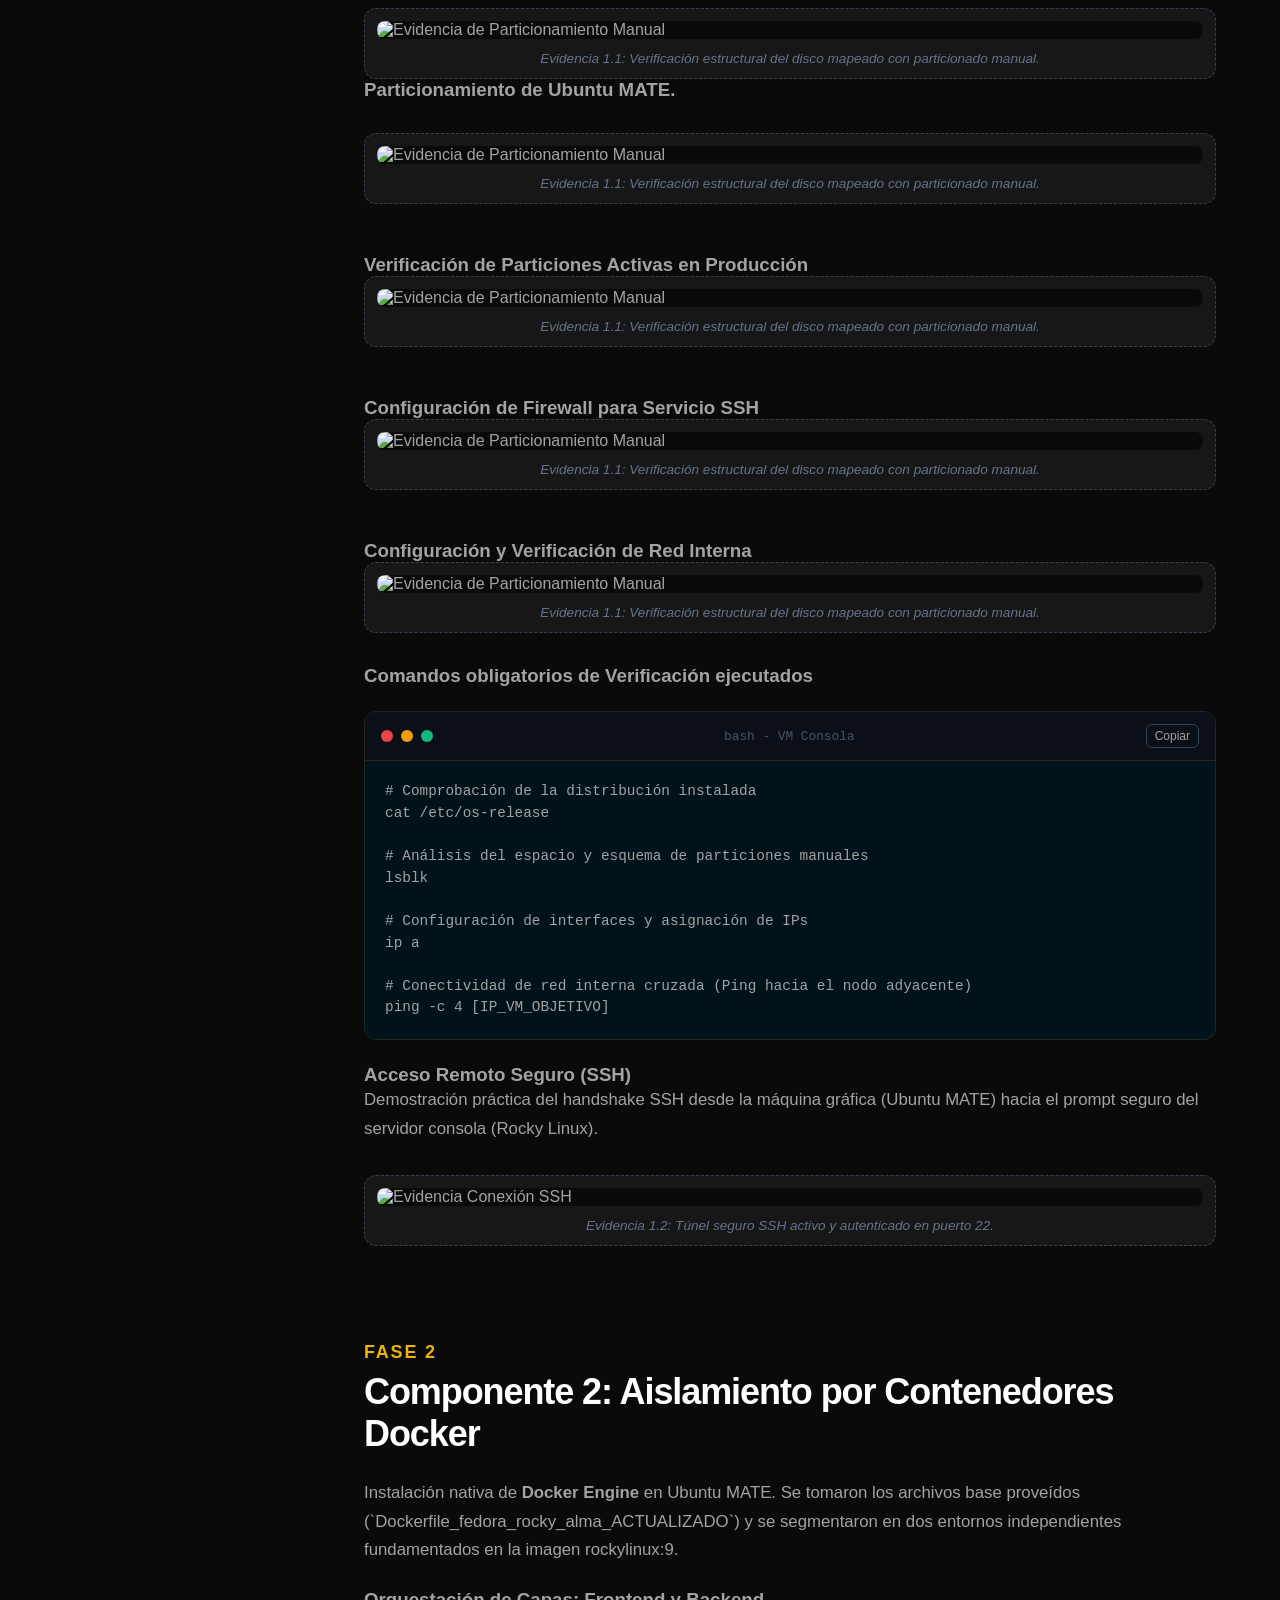
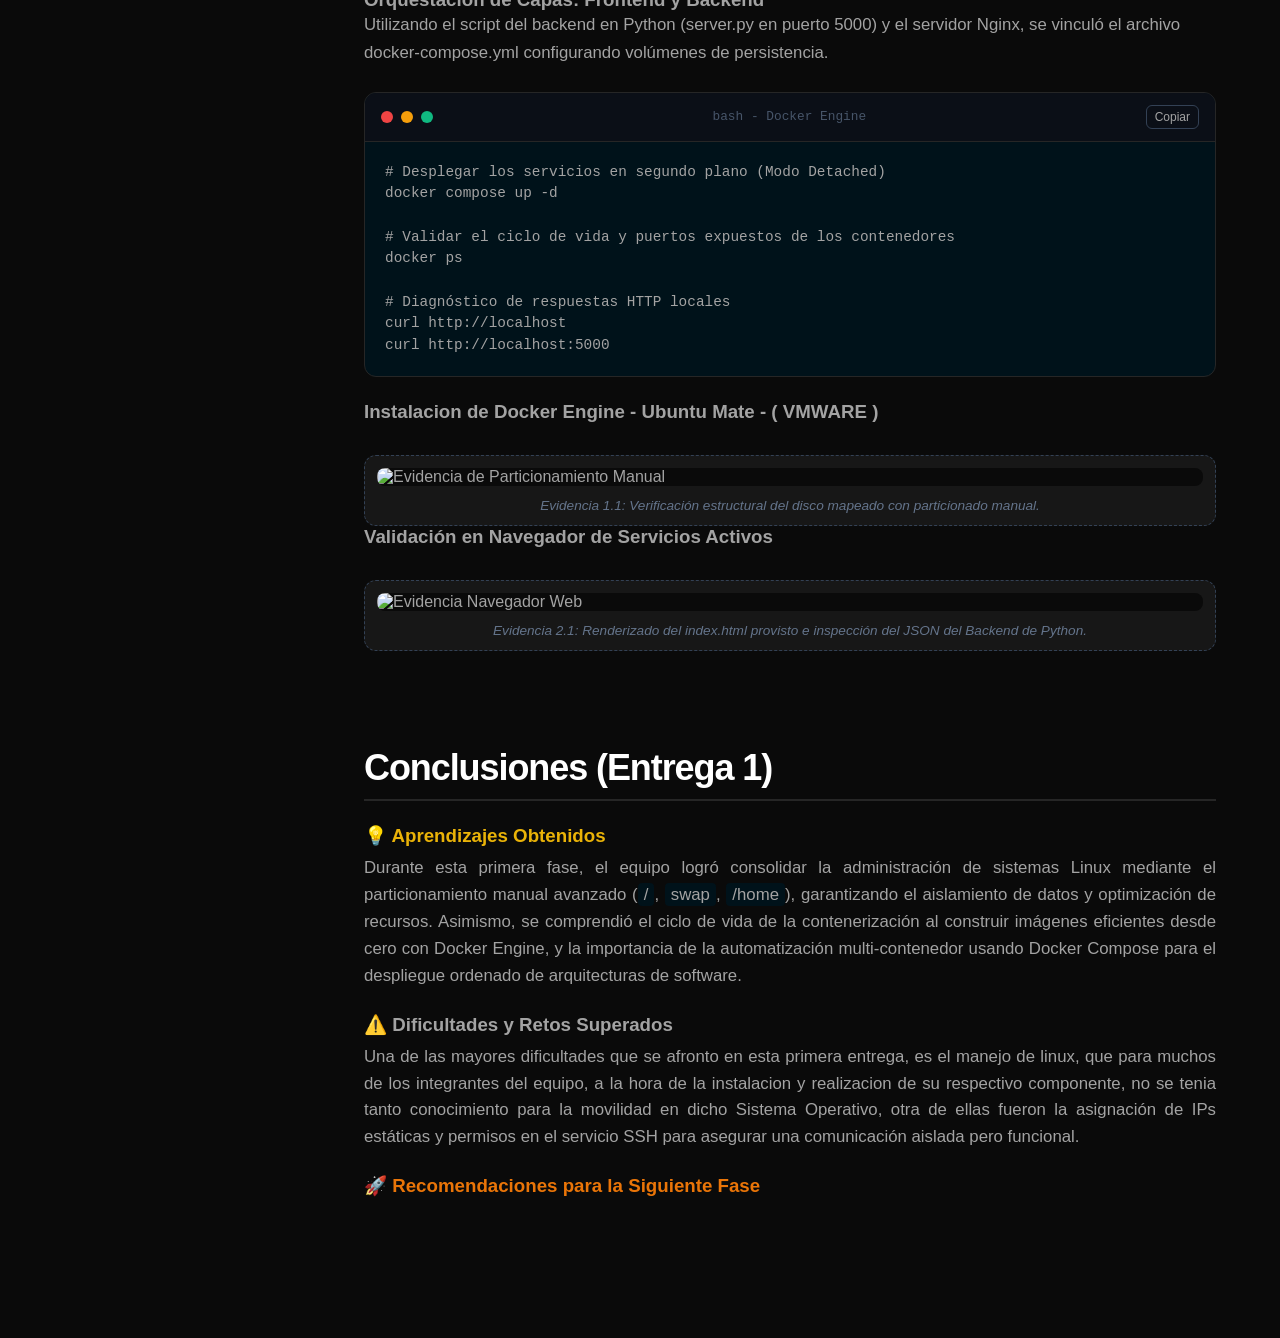
==== commit 8f828a5d: "Update index.html" ====
--- a/Docker/frontend/index.html
+++ b/Docker/frontend/index.html
@@ -98,14 +98,14 @@
            <div class="grid-container">
         <div class="card">
             <h3>William Fernando ibargüen Rivas</h3>
-            <img class="imgtodos" src="imagenes/william.jpeg" alt="William">
+            <img class="imgtodos" src="./imagenes/william.jpeg" alt="William">
             <p class="role" style="color: var(--text-W);">Componente 1 : Virtualización</p>
             <p class="correo">william.ibarguen@correounivalle.edu.co</p>
         </div>
 
         <div class="card">
             <h3>Nicolas Barona Bonilla</h3>
-            <img class="imgtodos" src="/imagenes/nicolashd.png" alt="Nicolas">
+            <img class="imgtodos" src="./imagenes/nicolashd.png" alt="Nicolas">
             <p class="role" style="color: var(--accent-N);">Componente 2: Docker Engine</p>
             <p class="correo">barona.nicolas@correounivalle.edu.co</p>
         </div>
@@ -119,7 +119,7 @@
 
         <div class="card">
             <h3>Yulian Felipe Urbina Cantoñi</h3>
-            <img class="imgtodos" src="/imagenes/yulian.jpg" alt="Yulian" 
+            <img class="imgtodos" src="./imagenes/yulian.jpg" alt="Yulian" 
             style="width: 250px;
             height: 333px;
             object-fit: cover;
@@ -130,7 +130,7 @@
 
         <div class="card">
             <h3>Alejandro Hernandez Sarria</h3>
-            <img class="imgtodos" src="/imagenes/alejohd.png" alt="Alejandro"style="
+            <img class="imgtodos" src="./imagenes/alejohd.png" alt="Alejandro"style="
             width: 250px;
             height: 333px;
             object-fit: cover;
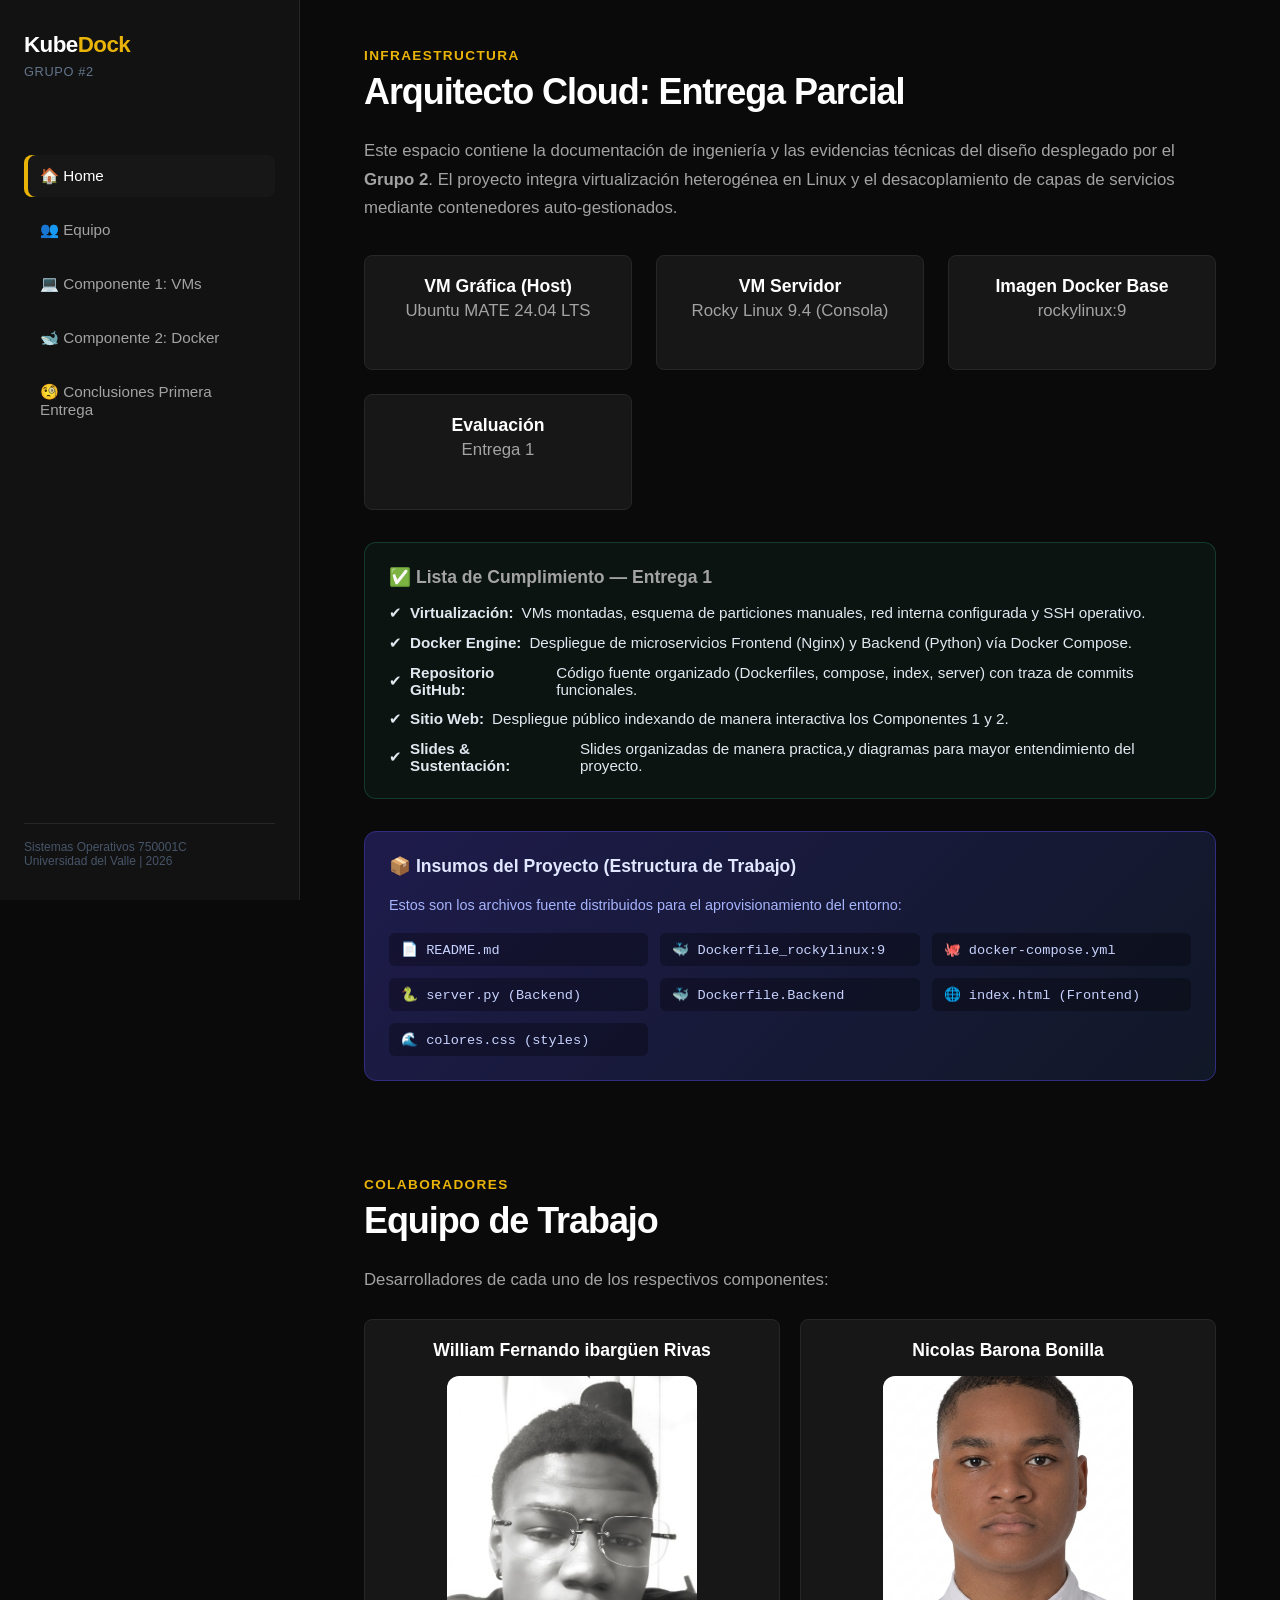
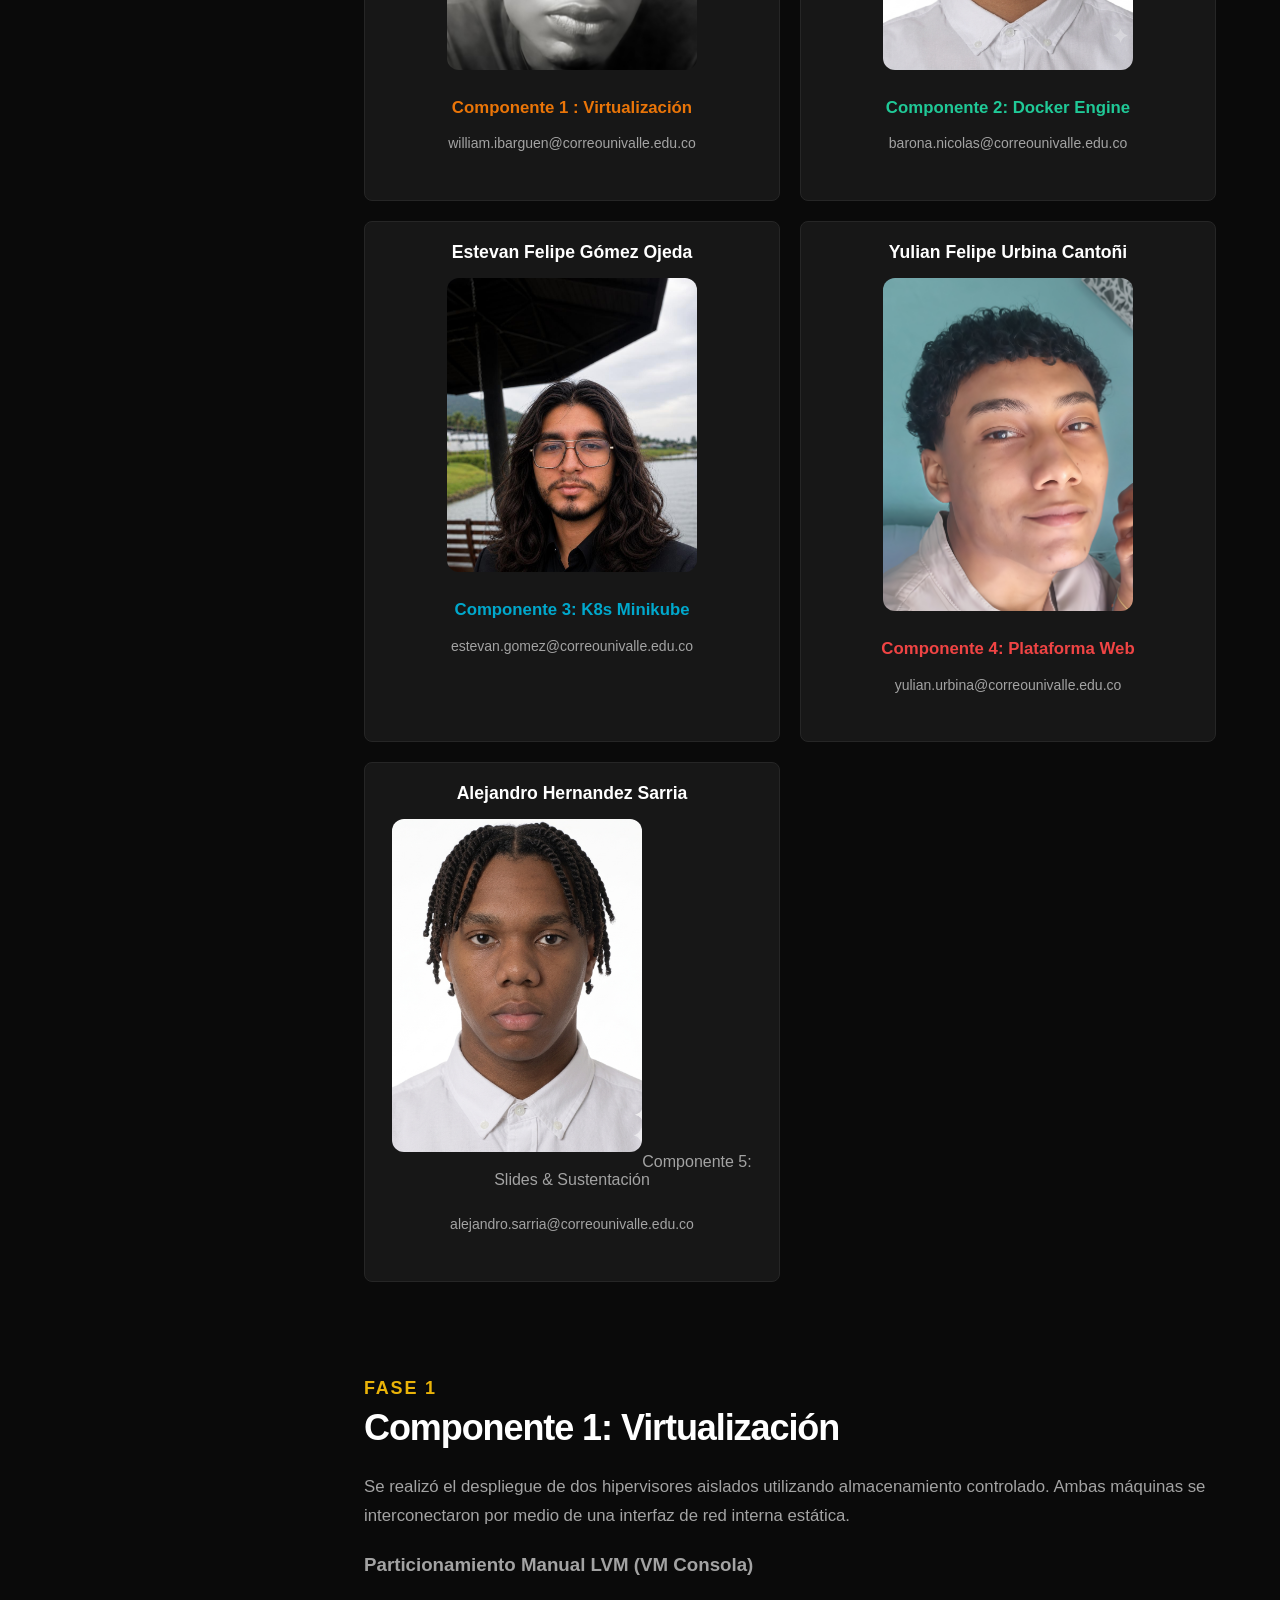
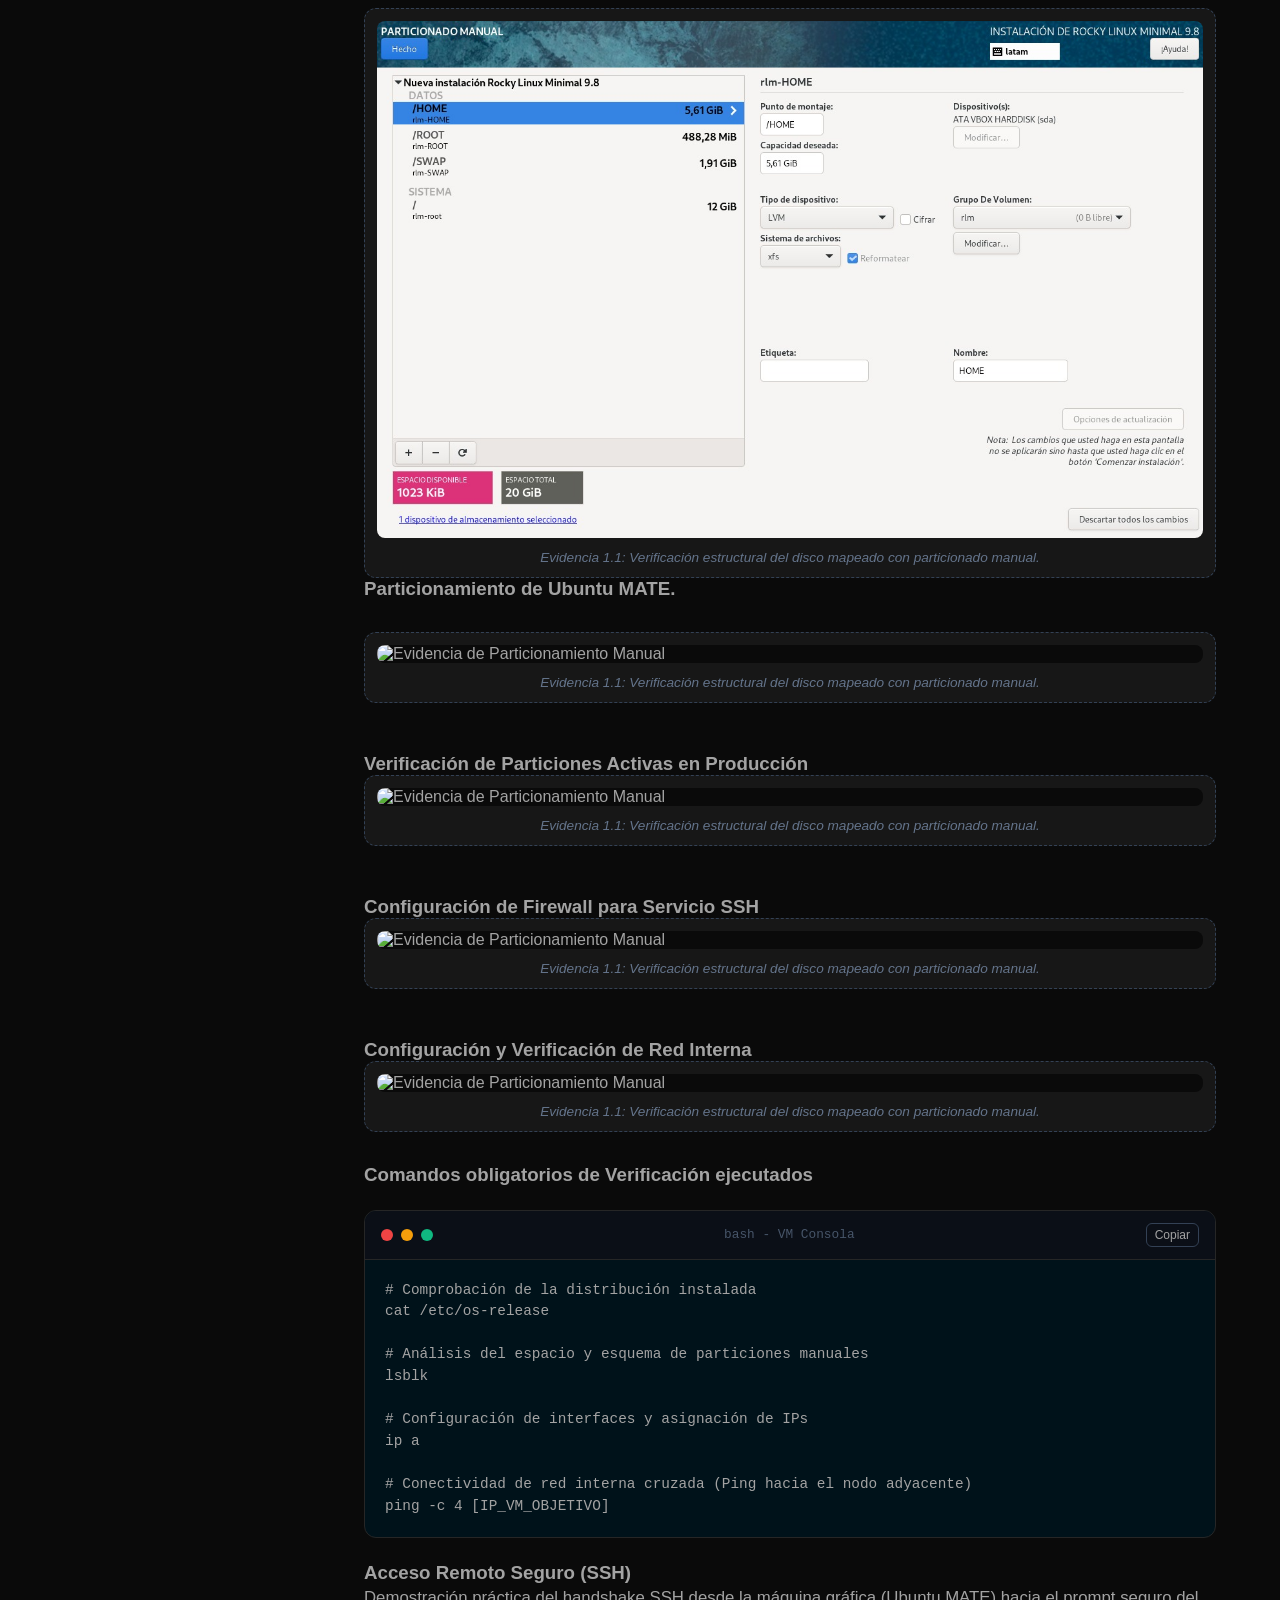
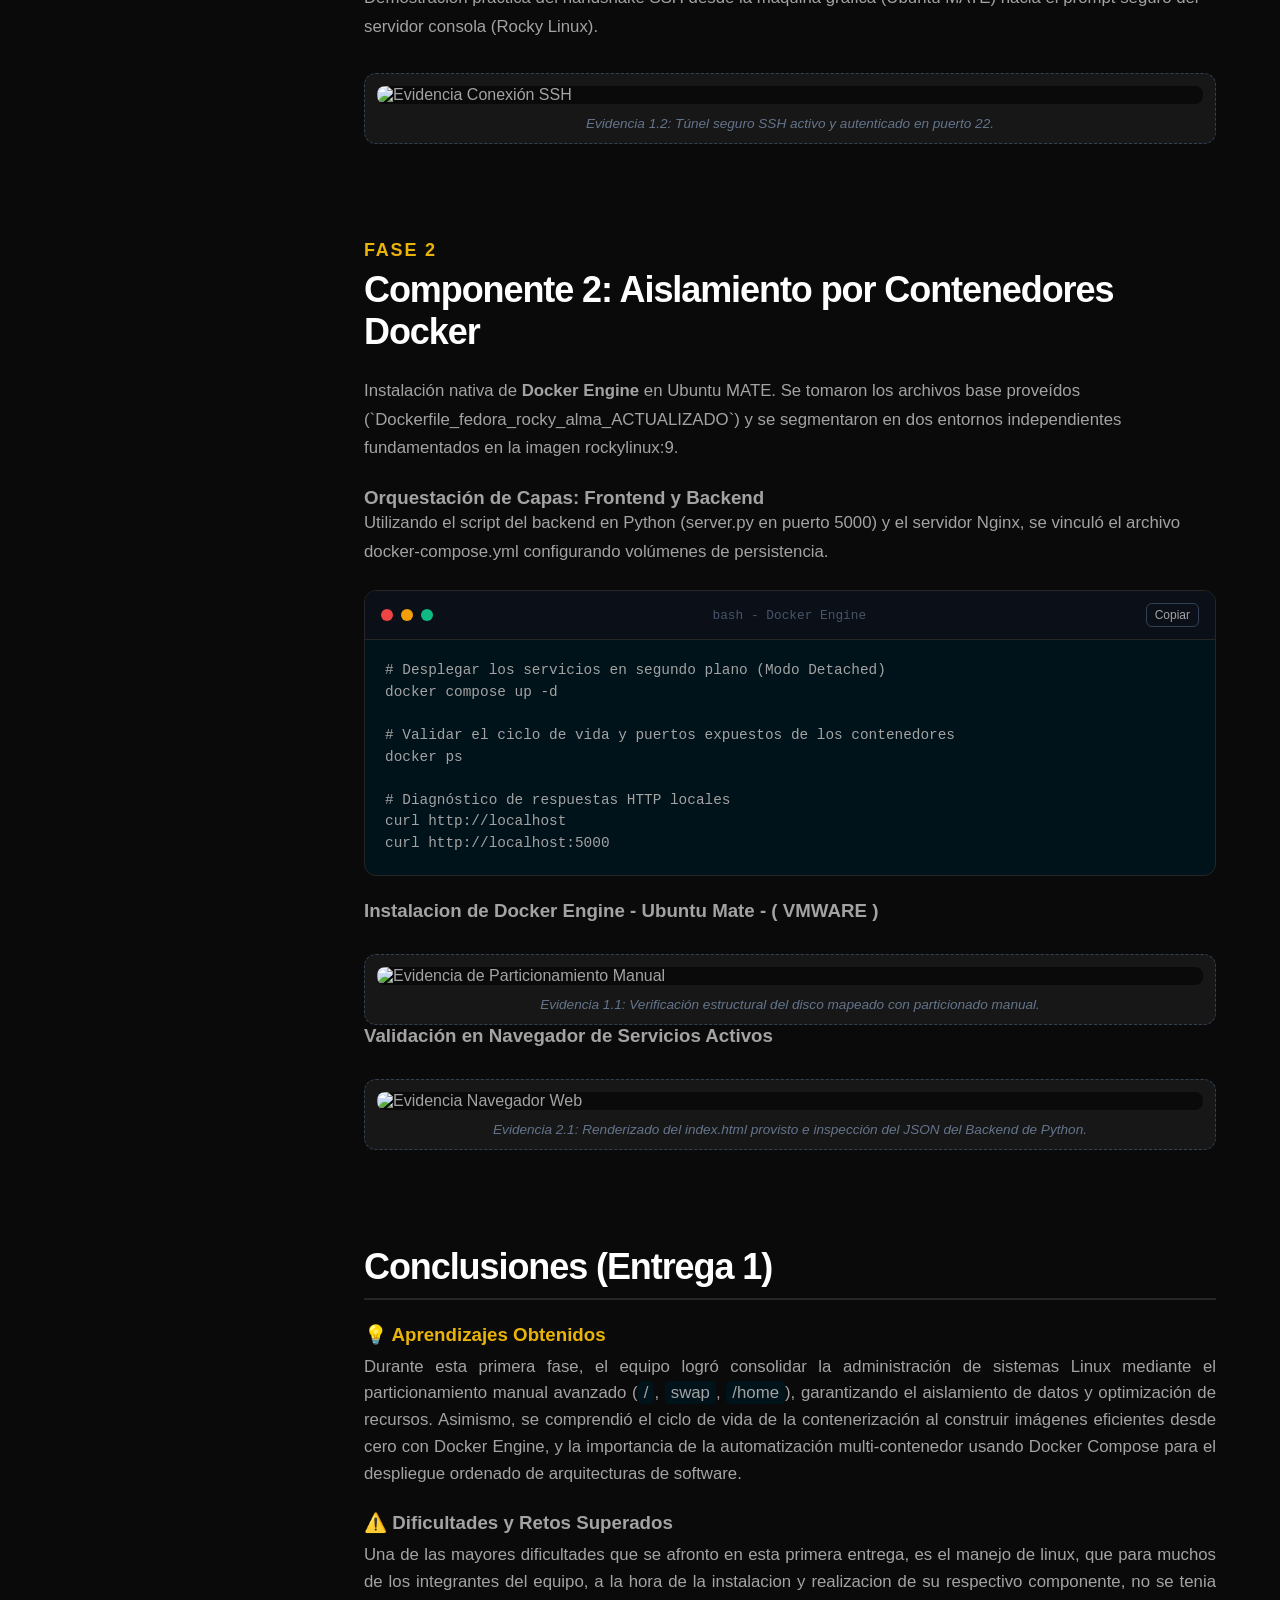
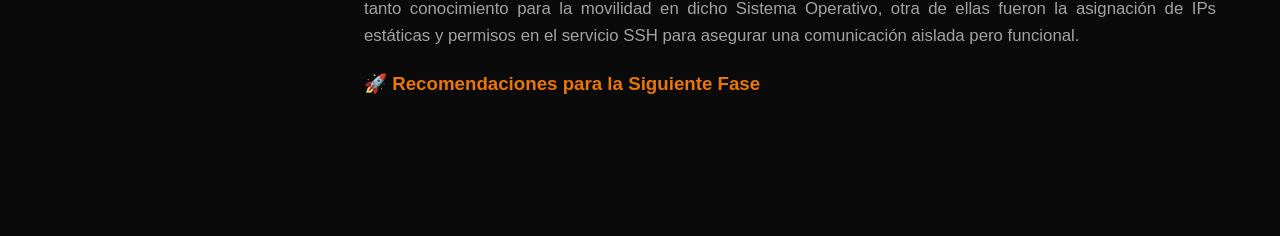
==== commit d0aac1e5: "Update index.html" ====
--- a/Docker/frontend/index.html
+++ b/Docker/frontend/index.html
@@ -112,7 +112,7 @@
 
         <div class="card">
             <h3>Estevan Felipe Gómez Ojeda</h3>
-            <img class="imgtodos" src="/imagenes/estevan.png" alt="Estevan">
+            <img class="imgtodos" src="./imagenes/estevan.png" alt="Estevan">
             <p class="role" style="color: var(--accent-E);">Componente 3: K8s Minikube</p>
             <p class="correo">estevan.gomez@correounivalle.edu.co</p>
         </div>
@@ -150,7 +150,7 @@
             <h3>Particionamiento Manual LVM (VM Consola) </h3>
             <div class="evidence-wrapper">
                  <div class="screenshot-container" onclick="zoomImage(this)">
-                    <img src="/Capturas de pantalla/w-s/1.jpeg" alt="Evidencia de Particionamiento Manual">
+                    <img src="./Capturas de pantalla/w-s/1.jpeg" alt="Evidencia de Particionamiento Manual">
                     <div class="screenshot-caption">Evidencia 1.1: Verificación estructural del disco mapeado con particionado manual.</div>
                 </div>
 
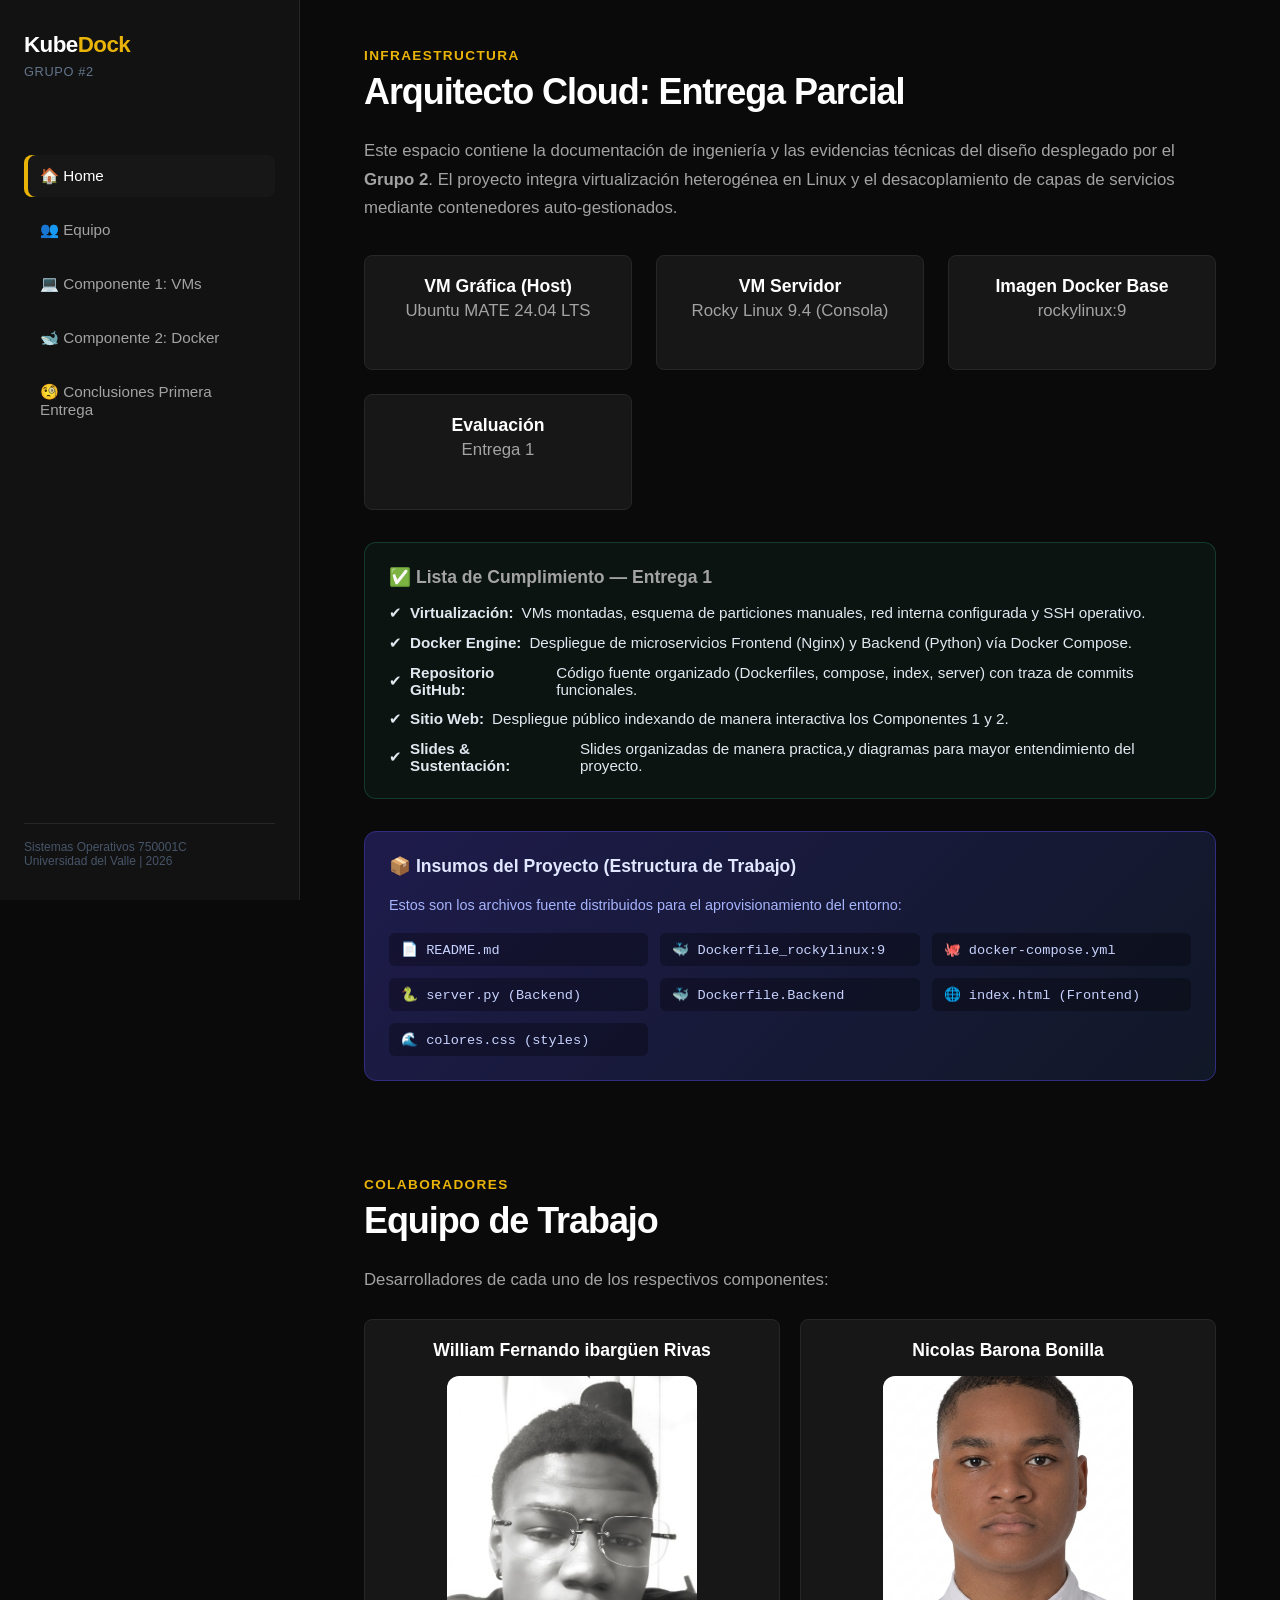
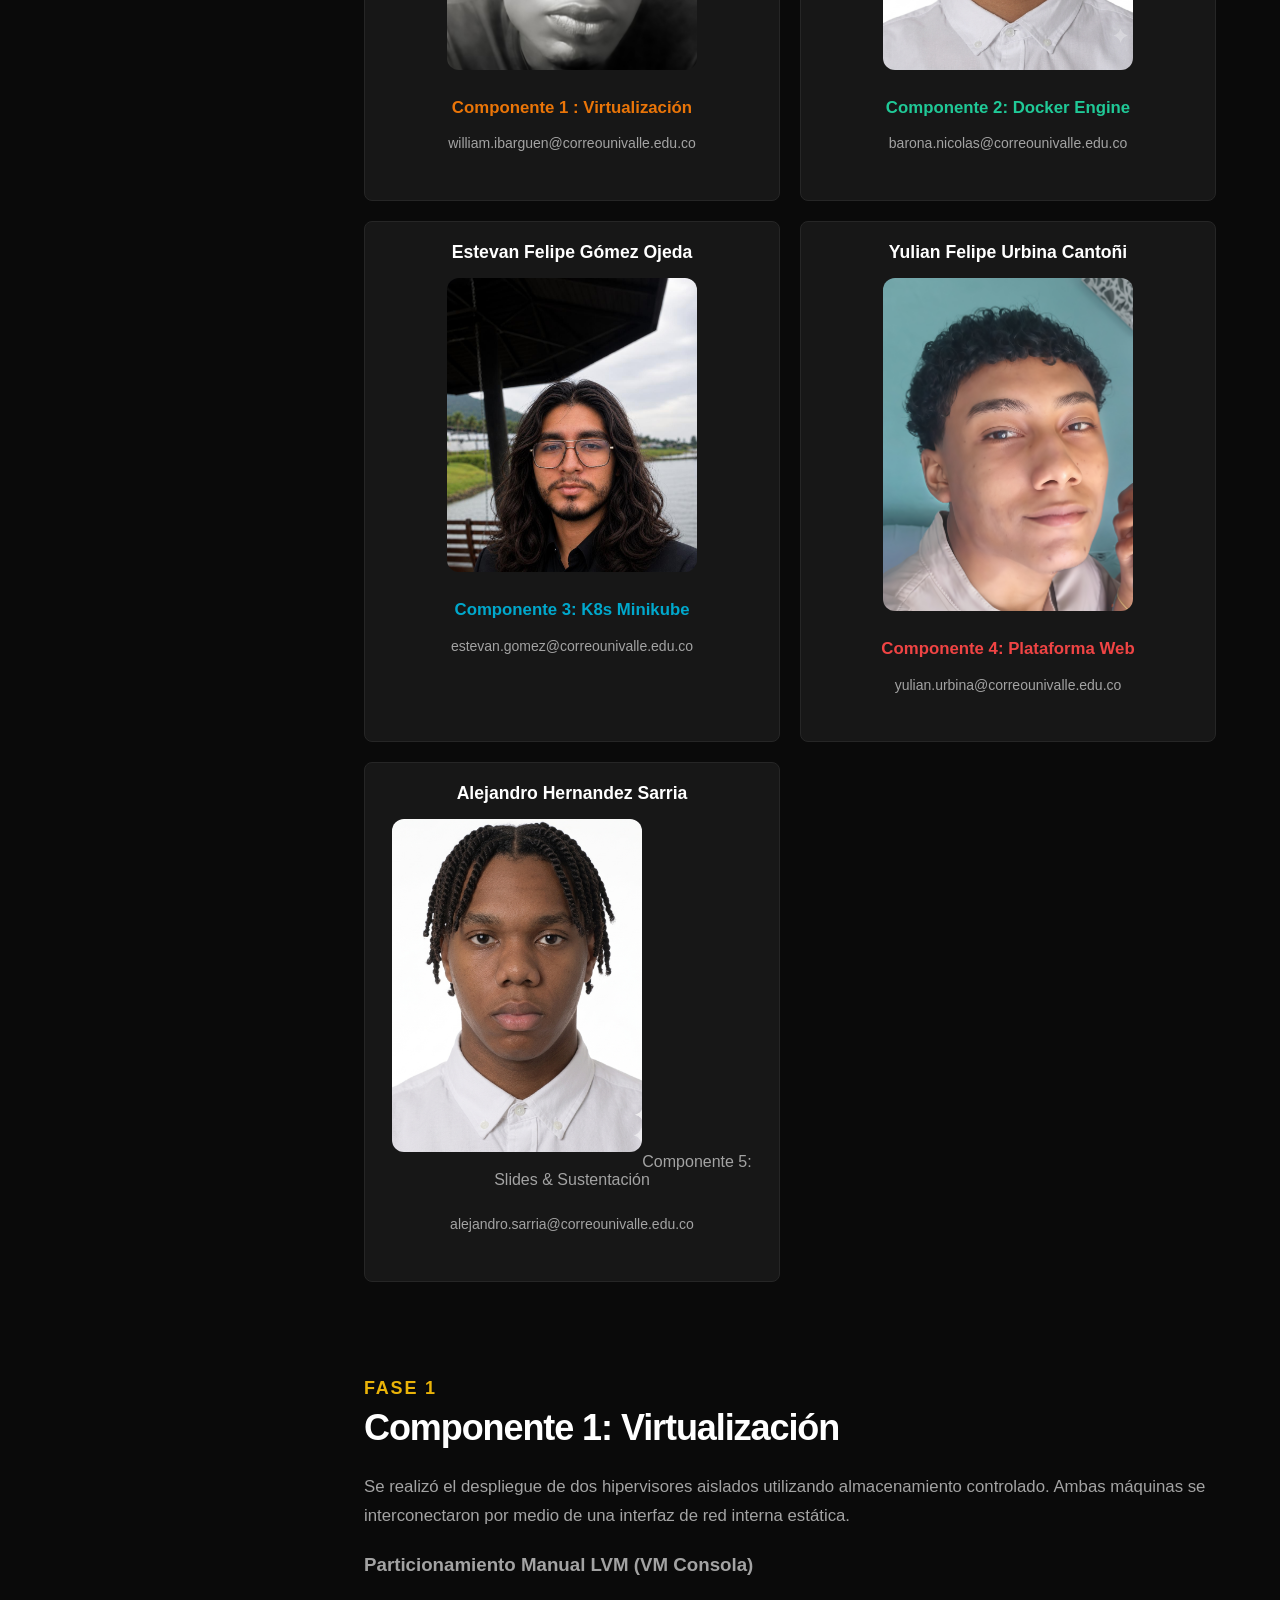
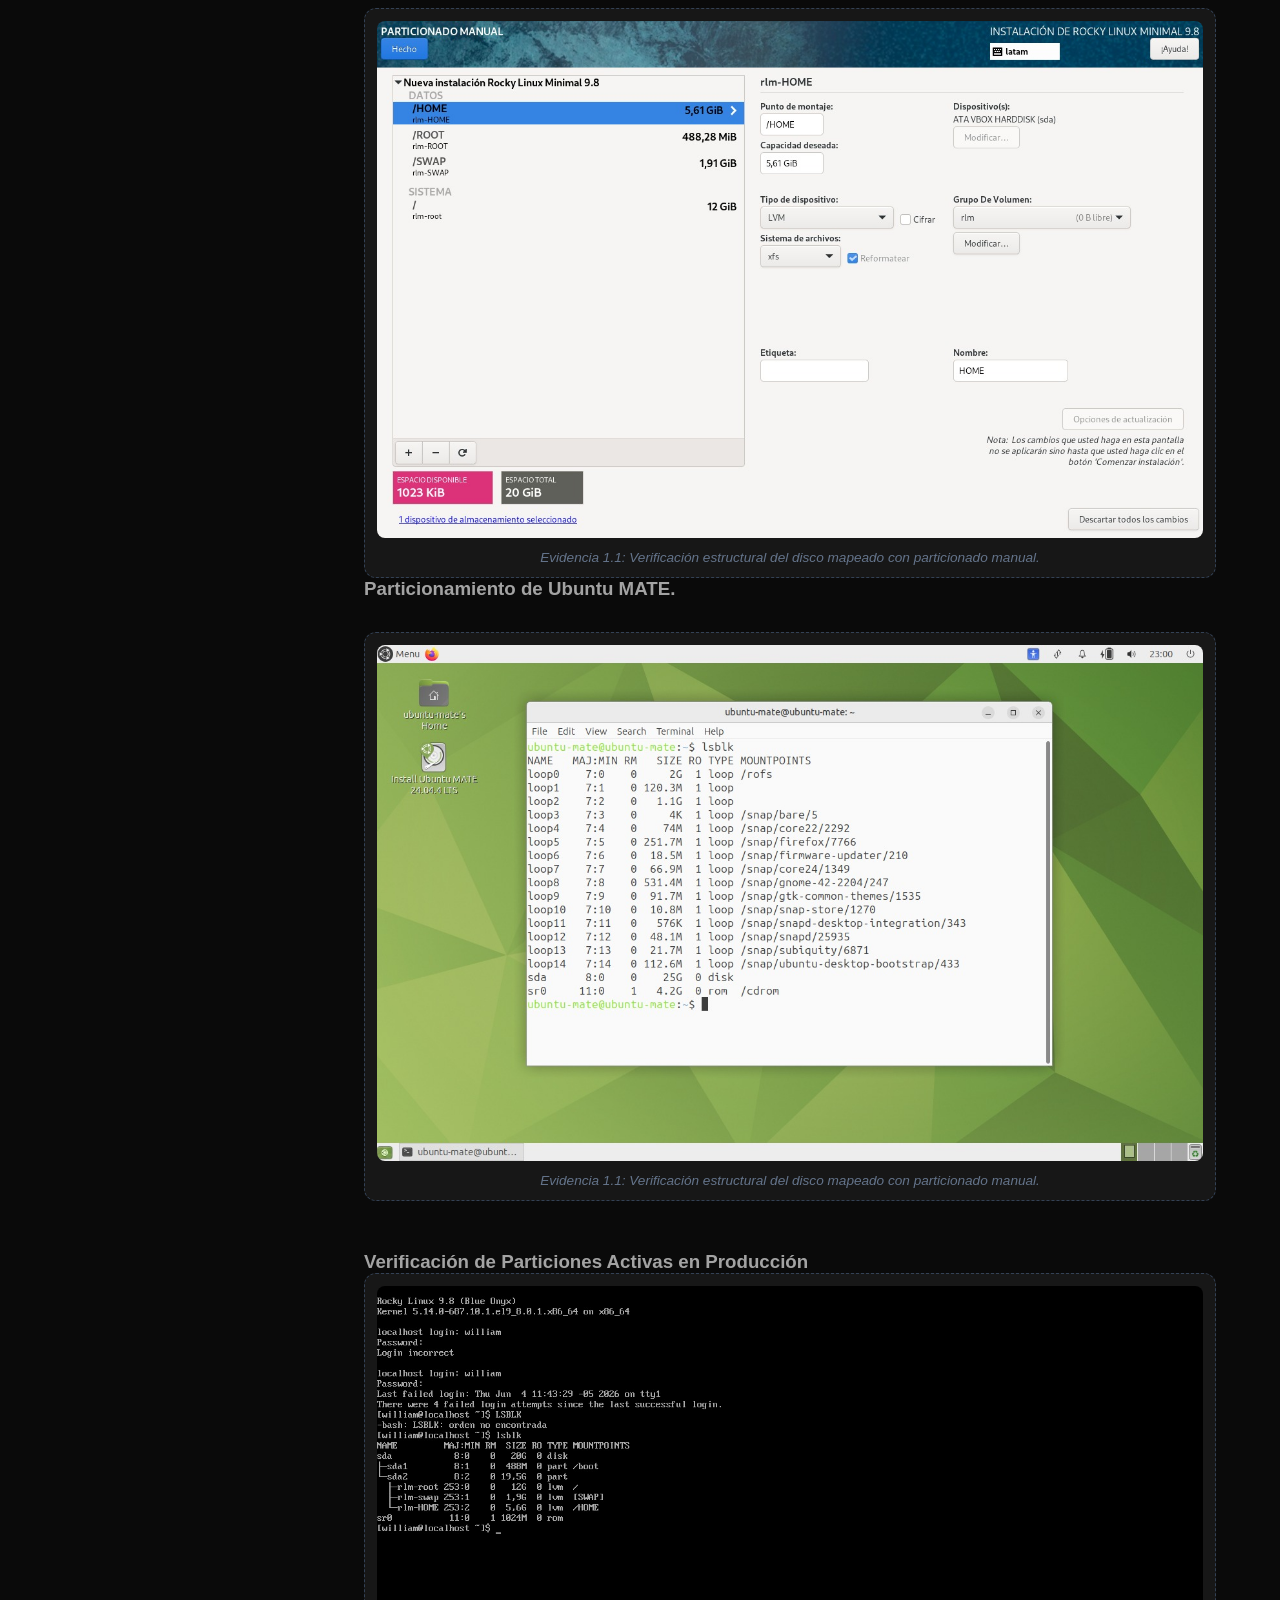
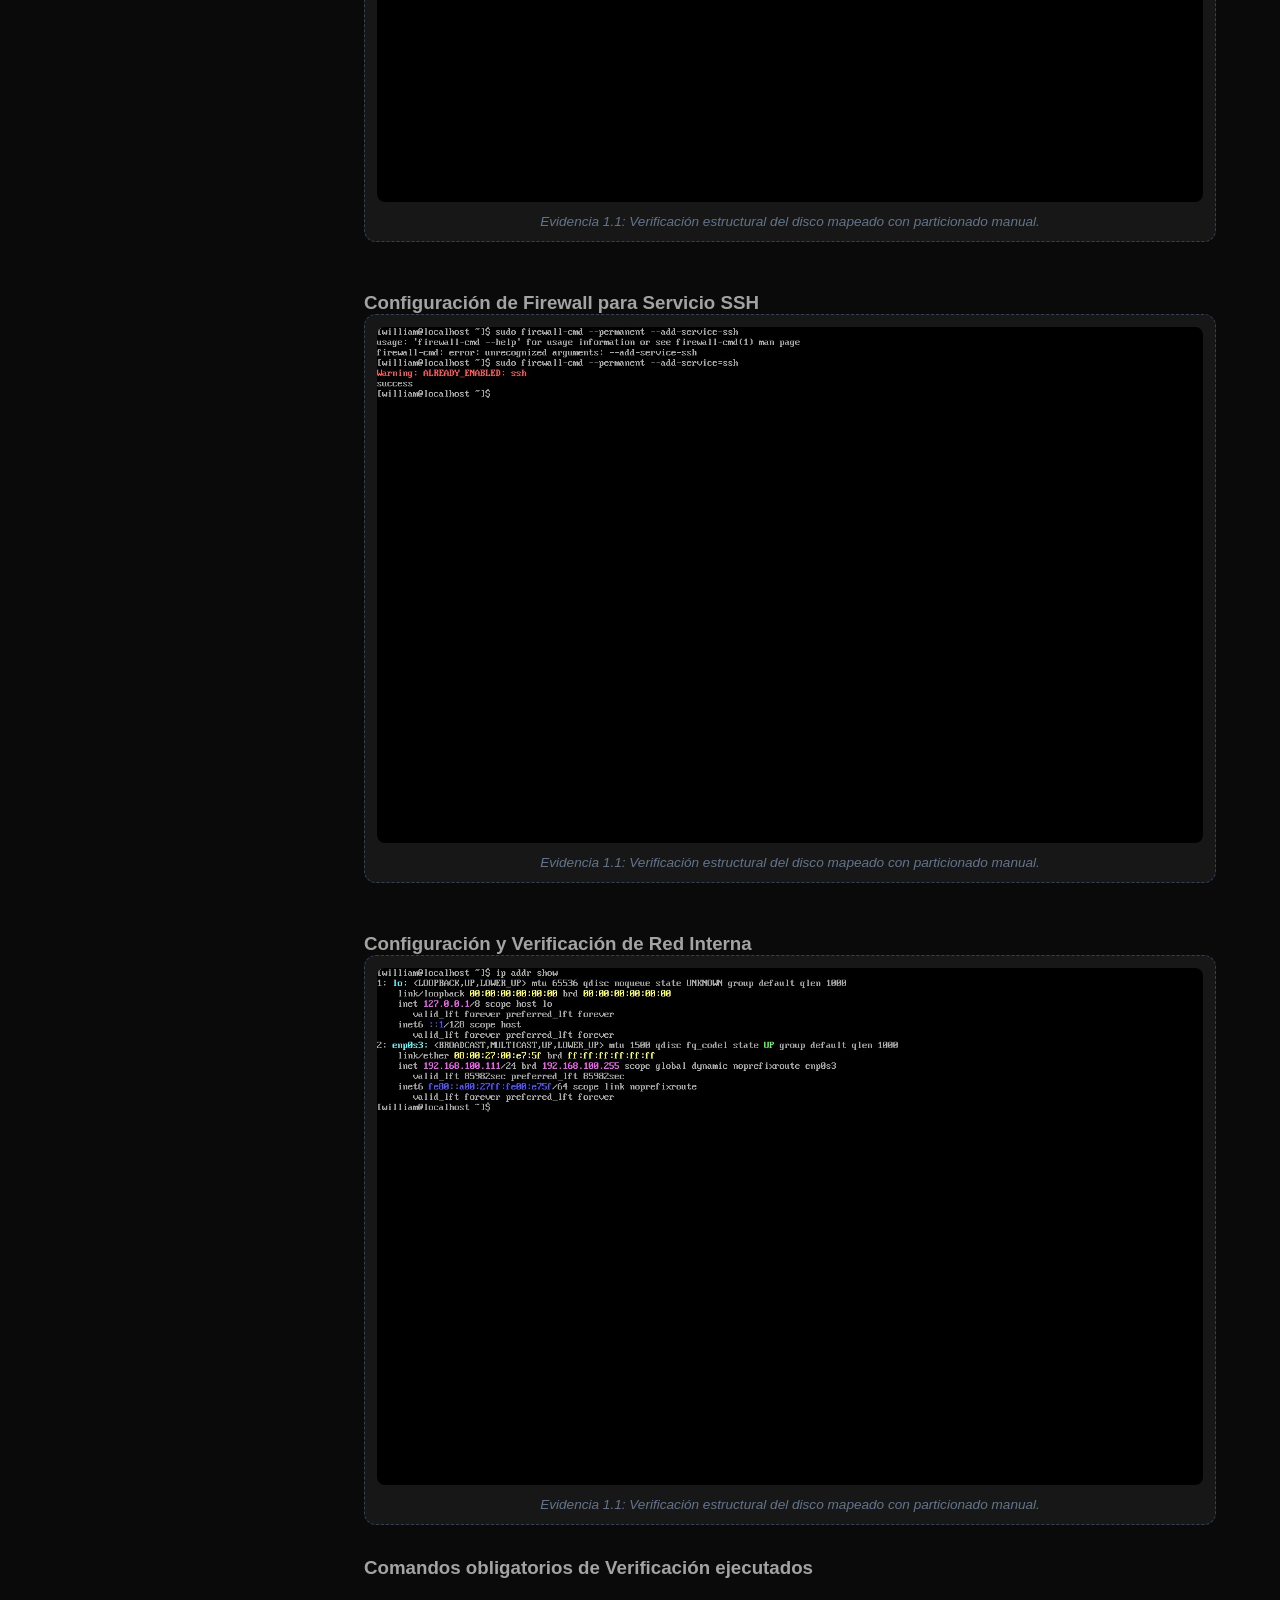
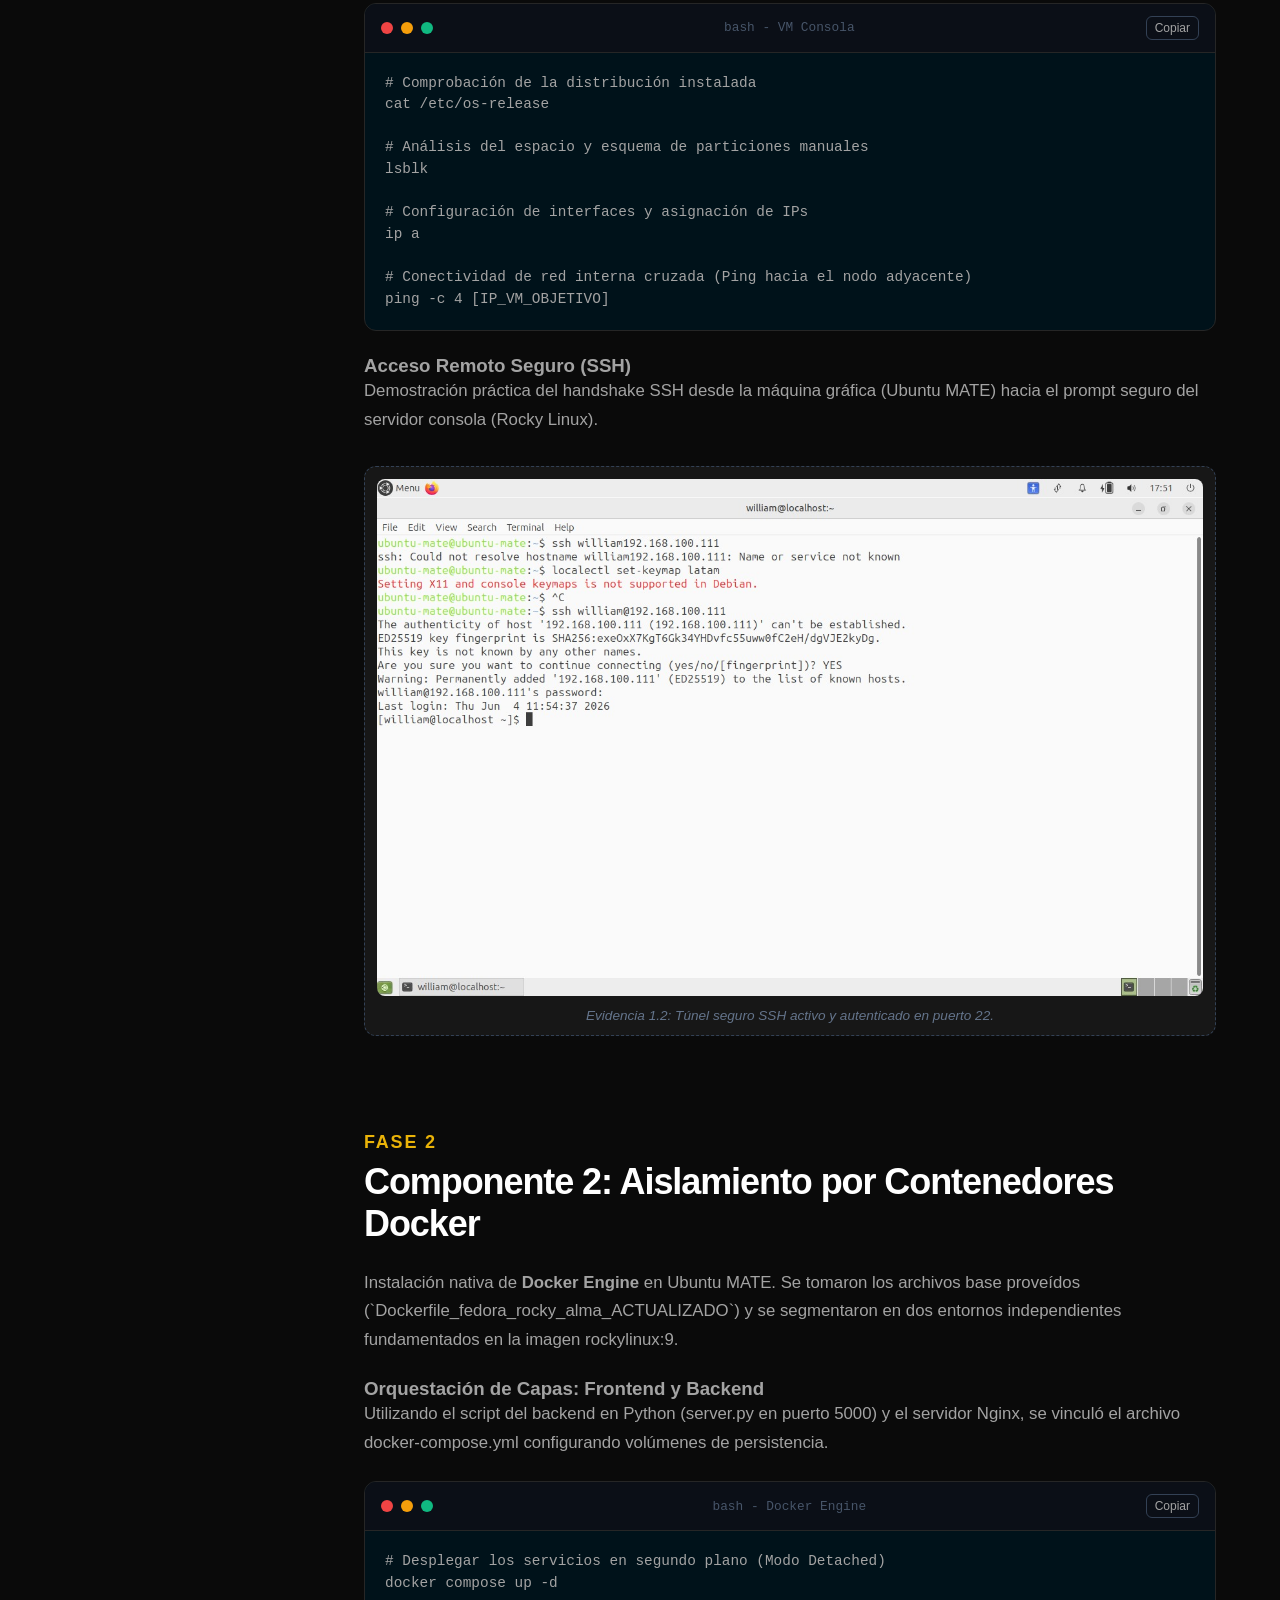
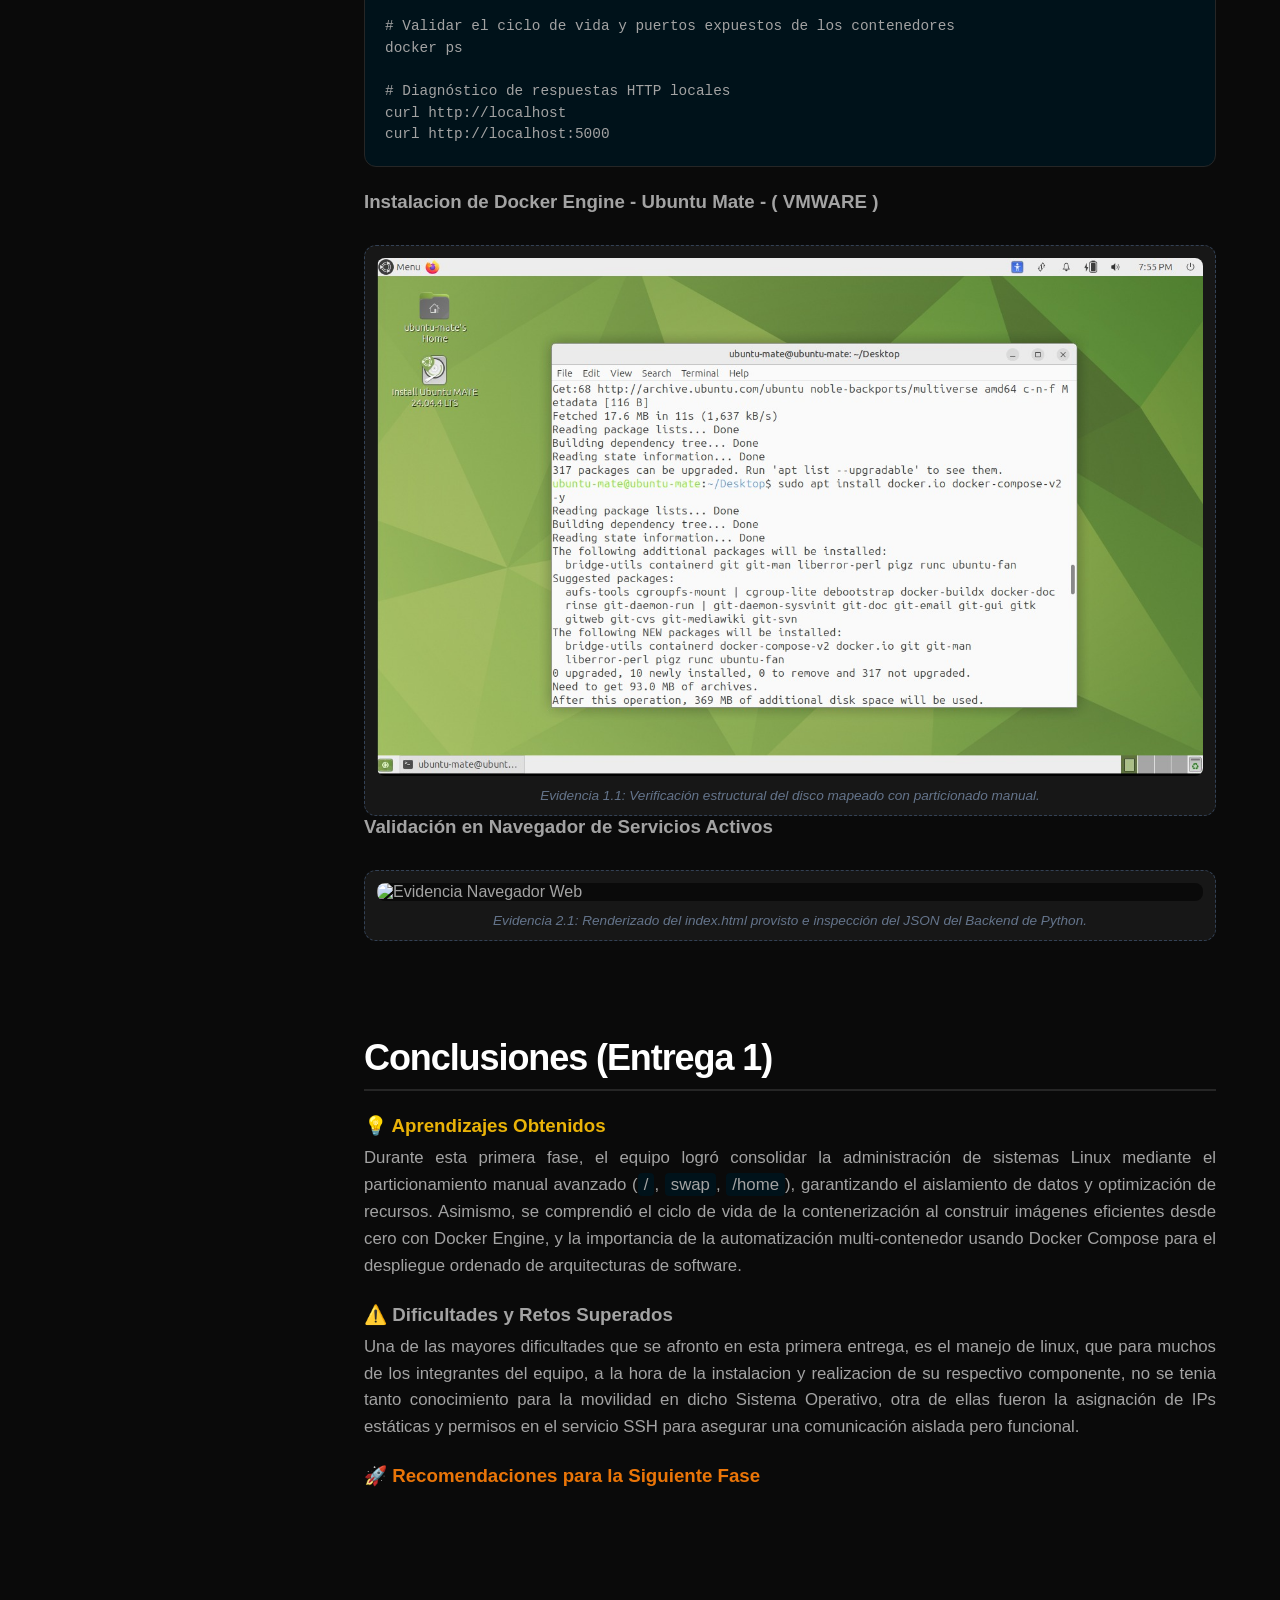
==== commit 580ce6f3: "Update index.html" ====
--- a/Docker/frontend/index.html
+++ b/Docker/frontend/index.html
@@ -157,25 +157,25 @@
                  <h3>Particionamiento de Ubuntu MATE. </h3>
             <div class="evidence-wrapper">
                  <div class="screenshot-container" onclick="zoomImage(this)">
-                    <img src="/Capturas de pantalla/w-grafica/mate.jpeg" alt="Evidencia de Particionamiento Manual">
+                    <img src="./Capturas de pantalla/w-grafica/mate.jpeg" alt="Evidencia de Particionamiento Manual">
                     <div class="screenshot-caption">Evidencia 1.1: Verificación estructural del disco mapeado con particionado manual.</div>
                 </div>
 
                 <h3 style="margin-top: 50px;">Verificación de Particiones Activas en Producción</h3>
                 <div class="screenshot-container" onclick="zoomImage(this)">
-                    <img src="/Capturas de pantalla/w-s/2.jpeg" alt="Evidencia de Particionamiento Manual">
+                    <img src="./Capturas de pantalla/w-s/2.jpeg" alt="Evidencia de Particionamiento Manual">
                     <div class="screenshot-caption">Evidencia 1.1: Verificación estructural del disco mapeado con particionado manual.</div>
                 </div>
 
                    <h3 style="margin-top: 50px;">Configuración de Firewall para Servicio SSH</h3>
                 <div class="screenshot-container" onclick="zoomImage(this)">
-                    <img src="/Capturas de pantalla/w-s/4.jpeg" alt="Evidencia de Particionamiento Manual">
+                    <img src="./Capturas de pantalla/w-s/4.jpeg" alt="Evidencia de Particionamiento Manual">
                     <div class="screenshot-caption">Evidencia 1.1: Verificación estructural del disco mapeado con particionado manual.</div>
                 </div>
 
                   <h3 style="margin-top: 50px;">Configuración y Verificación de Red Interna</h3>
                 <div class="screenshot-container" onclick="zoomImage(this)">
-                    <img src="/Capturas de pantalla/w-s/5.jpeg" alt="Evidencia de Particionamiento Manual">
+                    <img src="./Capturas de pantalla/w-s/5.jpeg" alt="Evidencia de Particionamiento Manual">
                     <div class="screenshot-caption">Evidencia 1.1: Verificación estructural del disco mapeado con particionado manual.</div>
                 </div>
             </div>
@@ -206,7 +206,7 @@
             <p>Demostración práctica del handshake SSH desde la máquina gráfica (Ubuntu MATE) hacia el prompt seguro del servidor consola (Rocky Linux).</p>
             <div class="evidence-wrapper">
                 <div class="screenshot-container" onclick="zoomImage(this)">
-                    <img src="/Capturas de pantalla/w-grafica/10.jpeg" alt="Evidencia Conexión SSH">
+                    <img src="./Capturas de pantalla/w-grafica/10.jpeg" alt="Evidencia Conexión SSH">
                     <div class="screenshot-caption">Evidencia 1.2: Túnel seguro SSH activo y autenticado en puerto 22.</div>
                 </div>
             </div>
@@ -242,7 +242,7 @@
             <h3>Instalacion de Docker Engine - Ubuntu Mate - ( VMWARE ) </h3>
             <div class="evidence-wrapper">
                  <div class="screenshot-container" onclick="zoomImage(this)">
-                    <img src="/Capturas de pantalla/instalacion_docker_engine_ubuntumate.jpeg" alt="Evidencia de Particionamiento Manual">
+                    <img src="./Capturas de pantalla/instalacion_docker_engine_ubuntumate.jpeg" alt="Evidencia de Particionamiento Manual">
                     <div class="screenshot-caption">Evidencia 1.1: Verificación estructural del disco mapeado con particionado manual.</div>
                 </div>
 
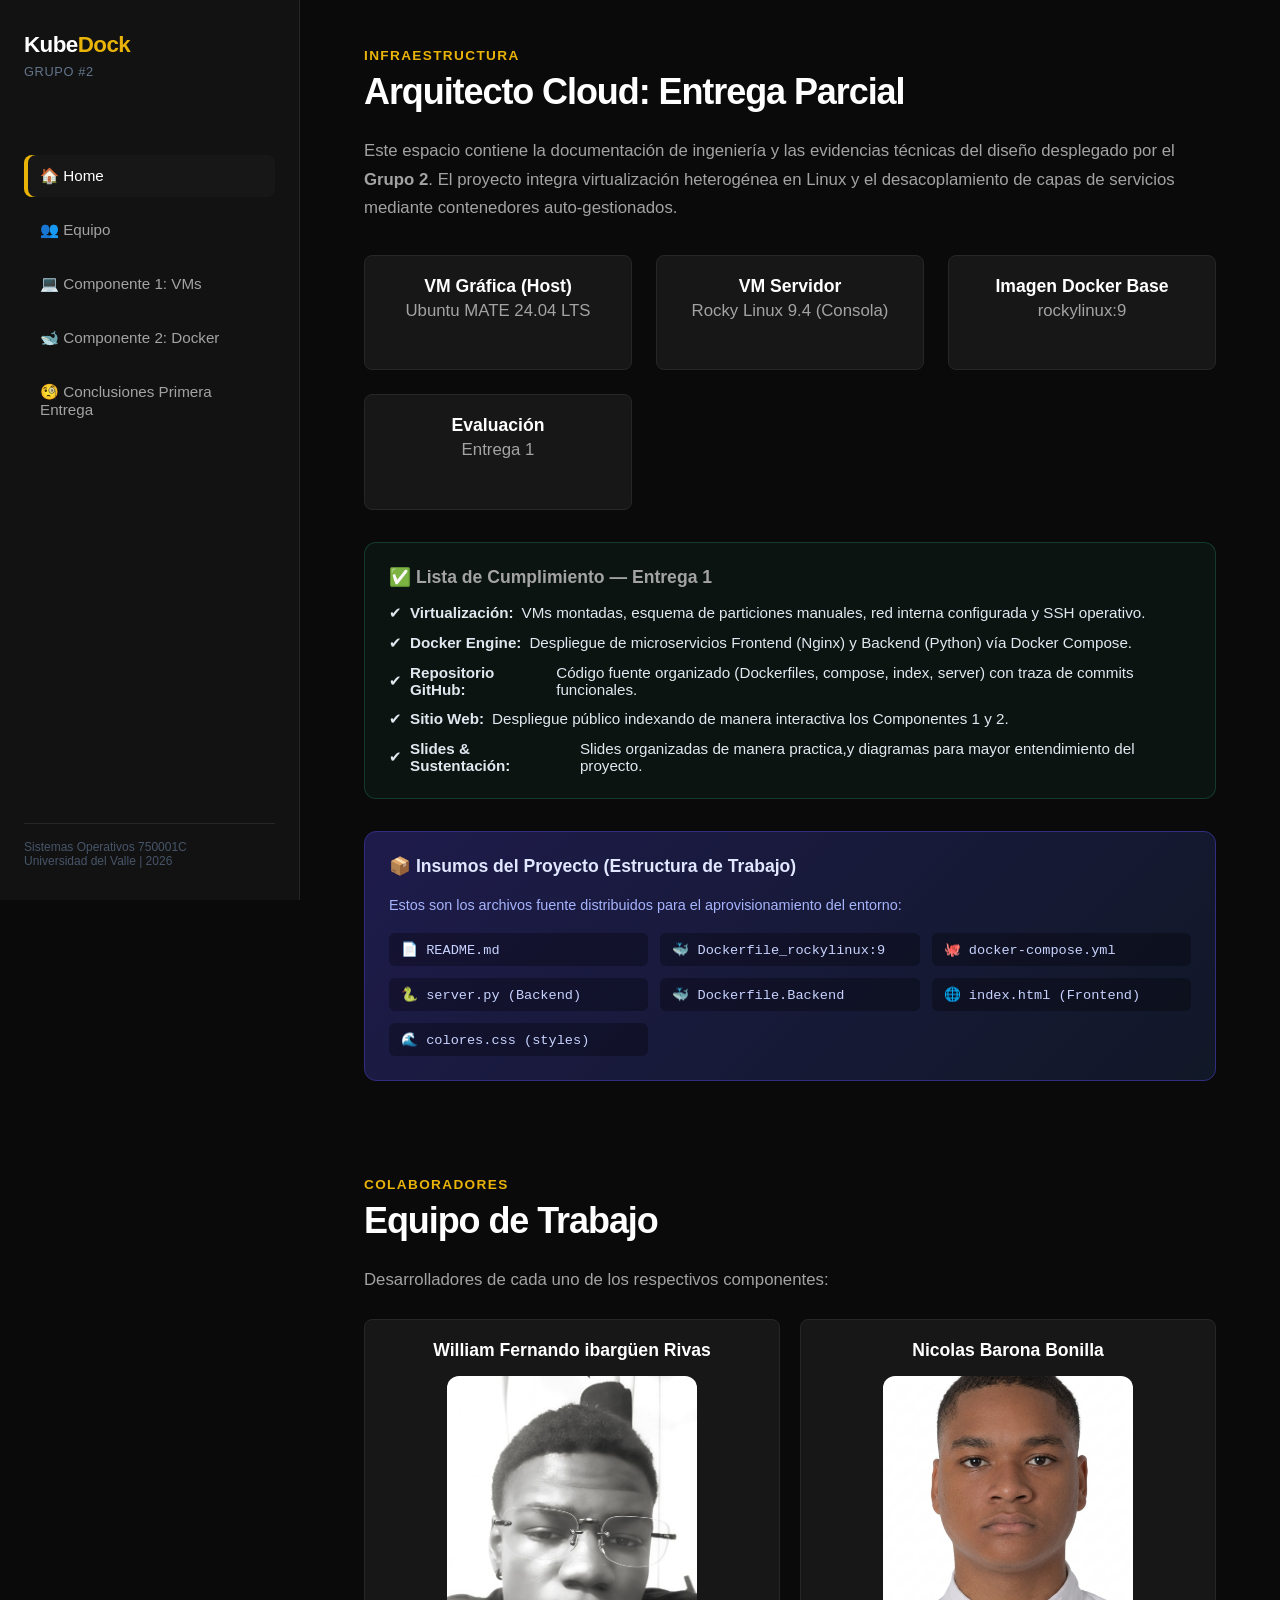
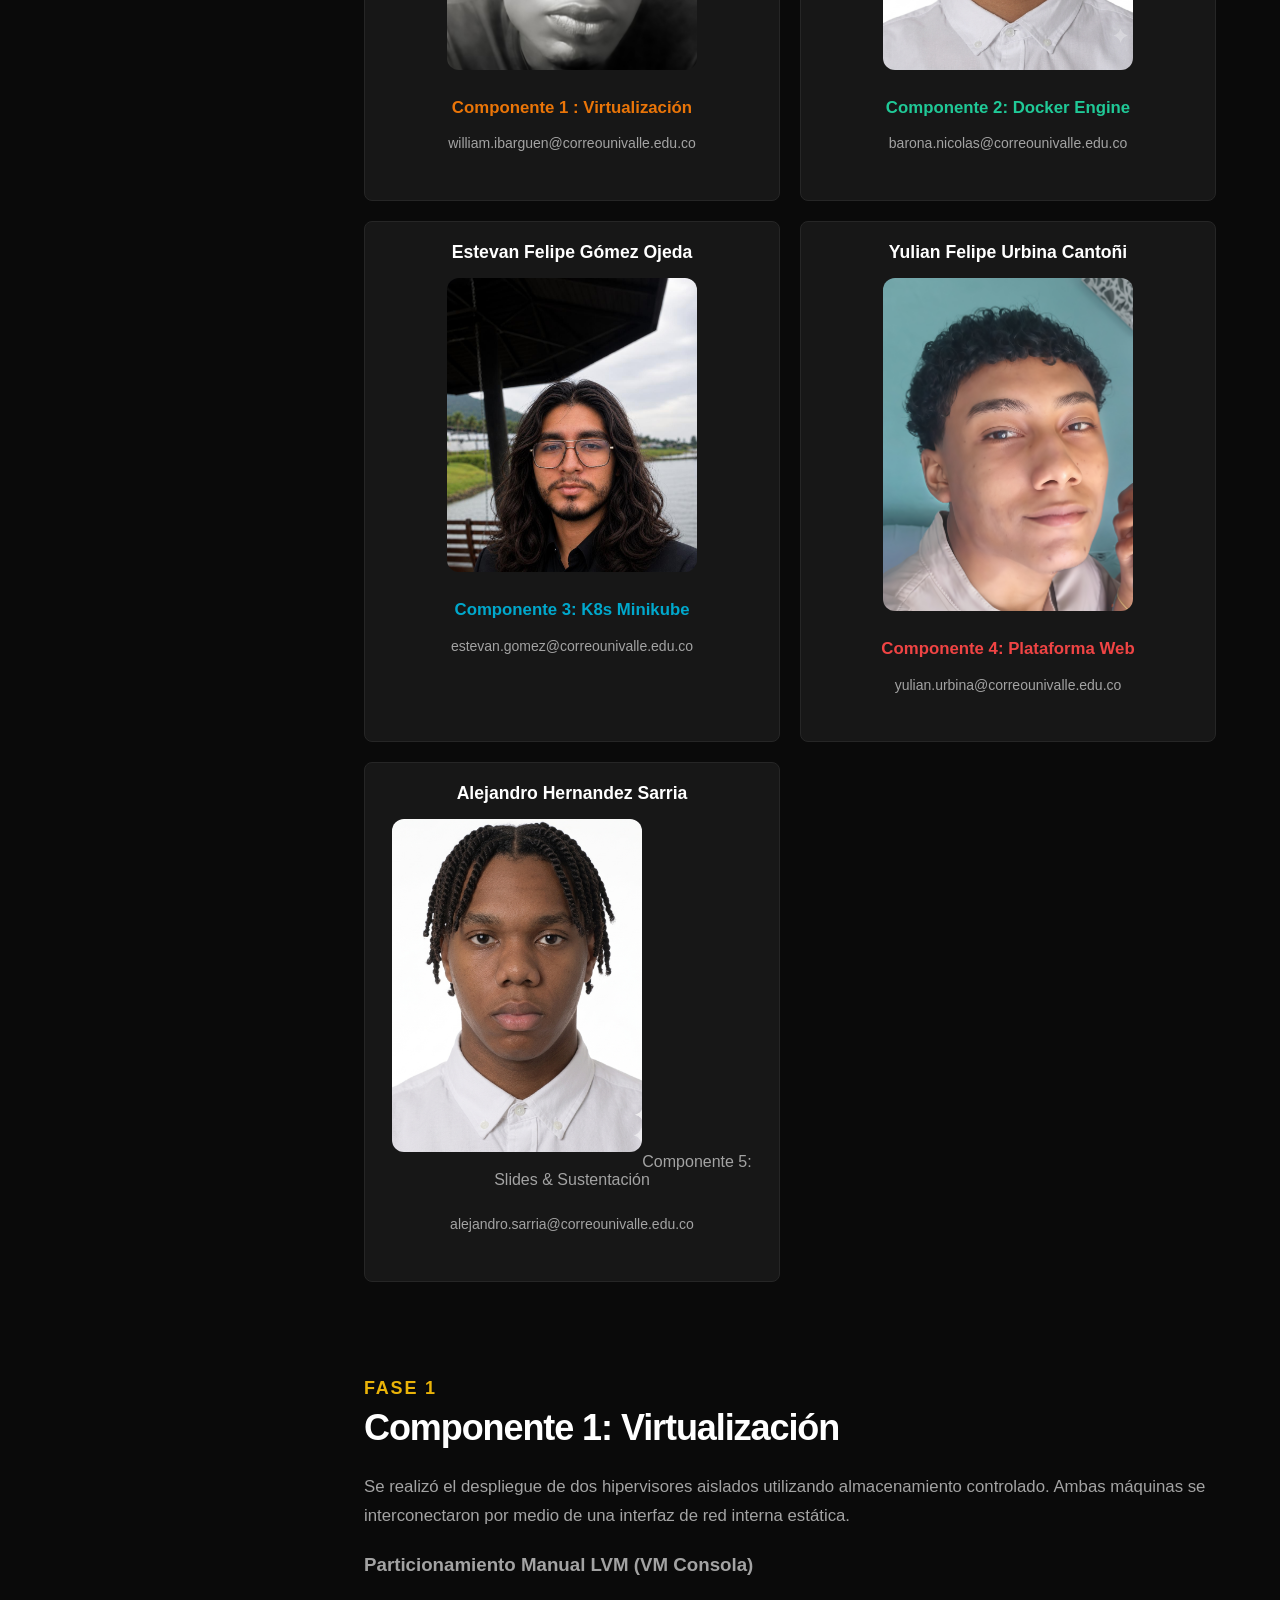
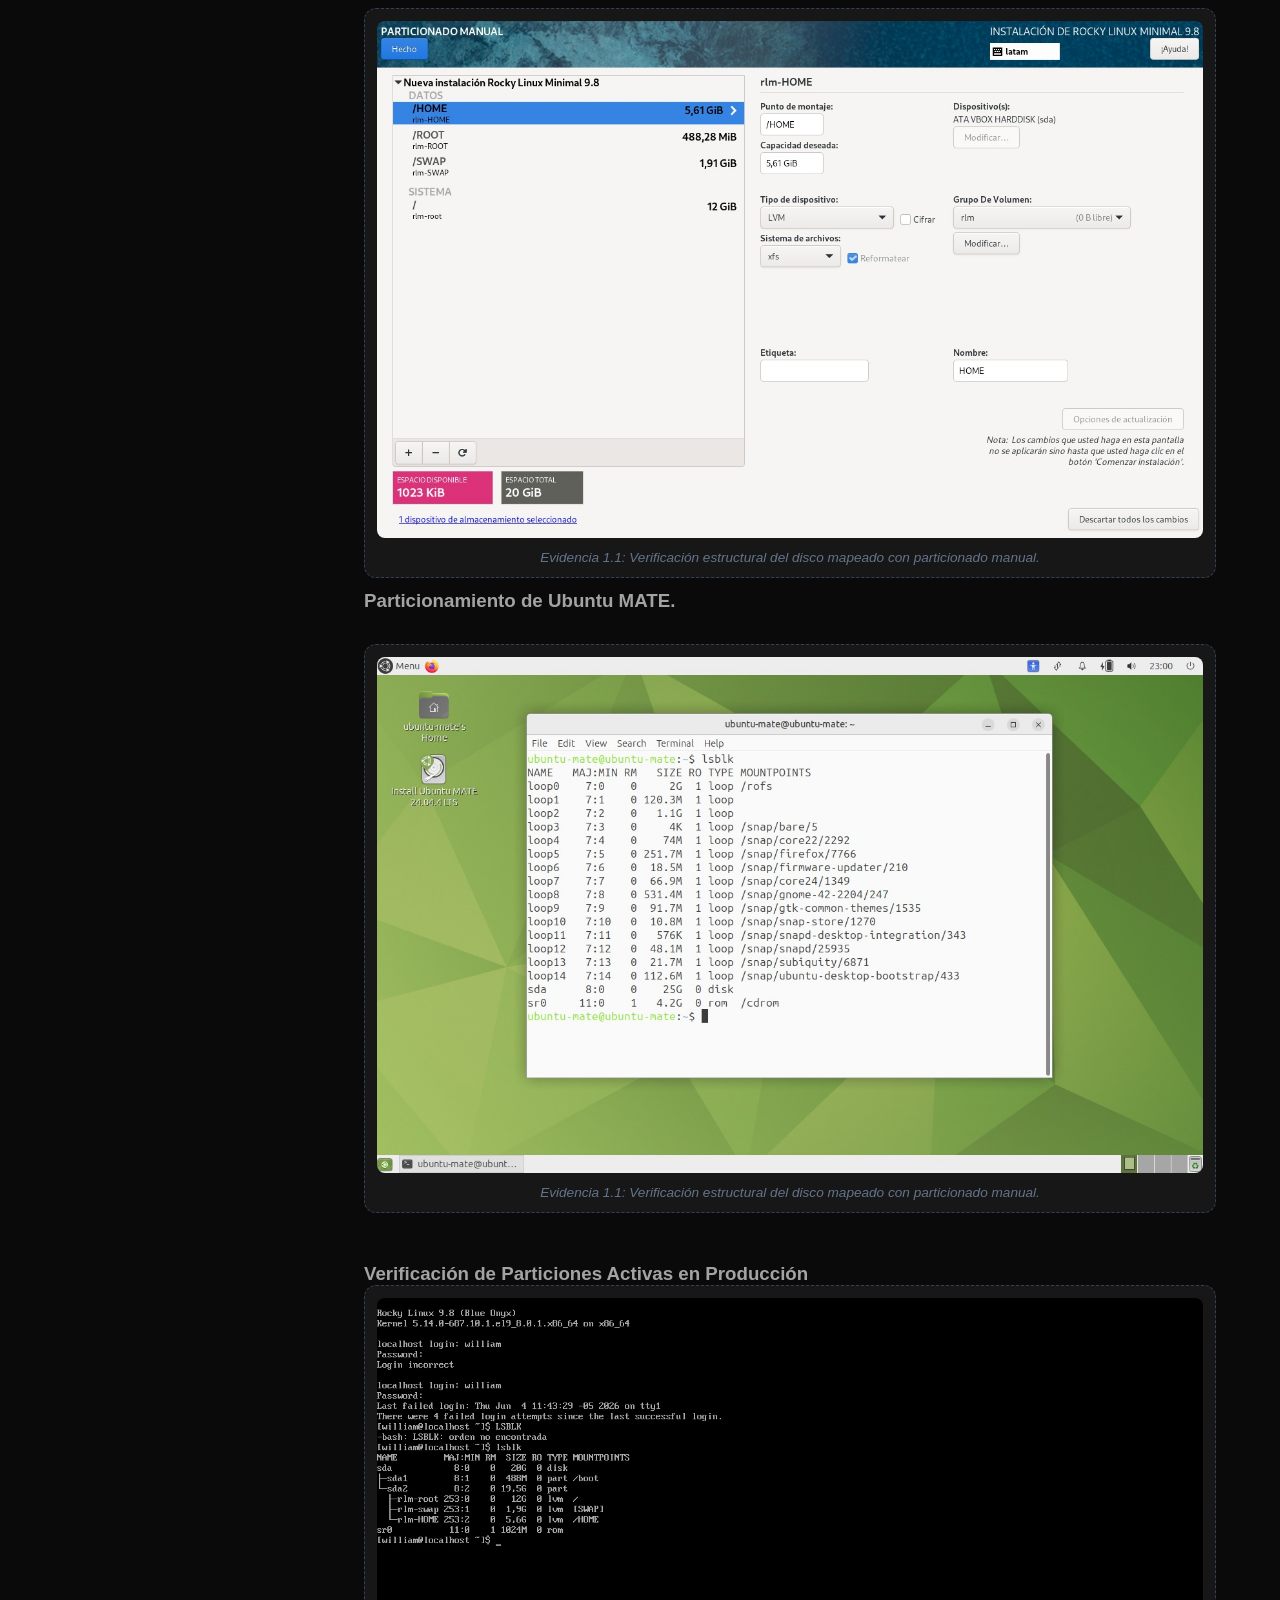
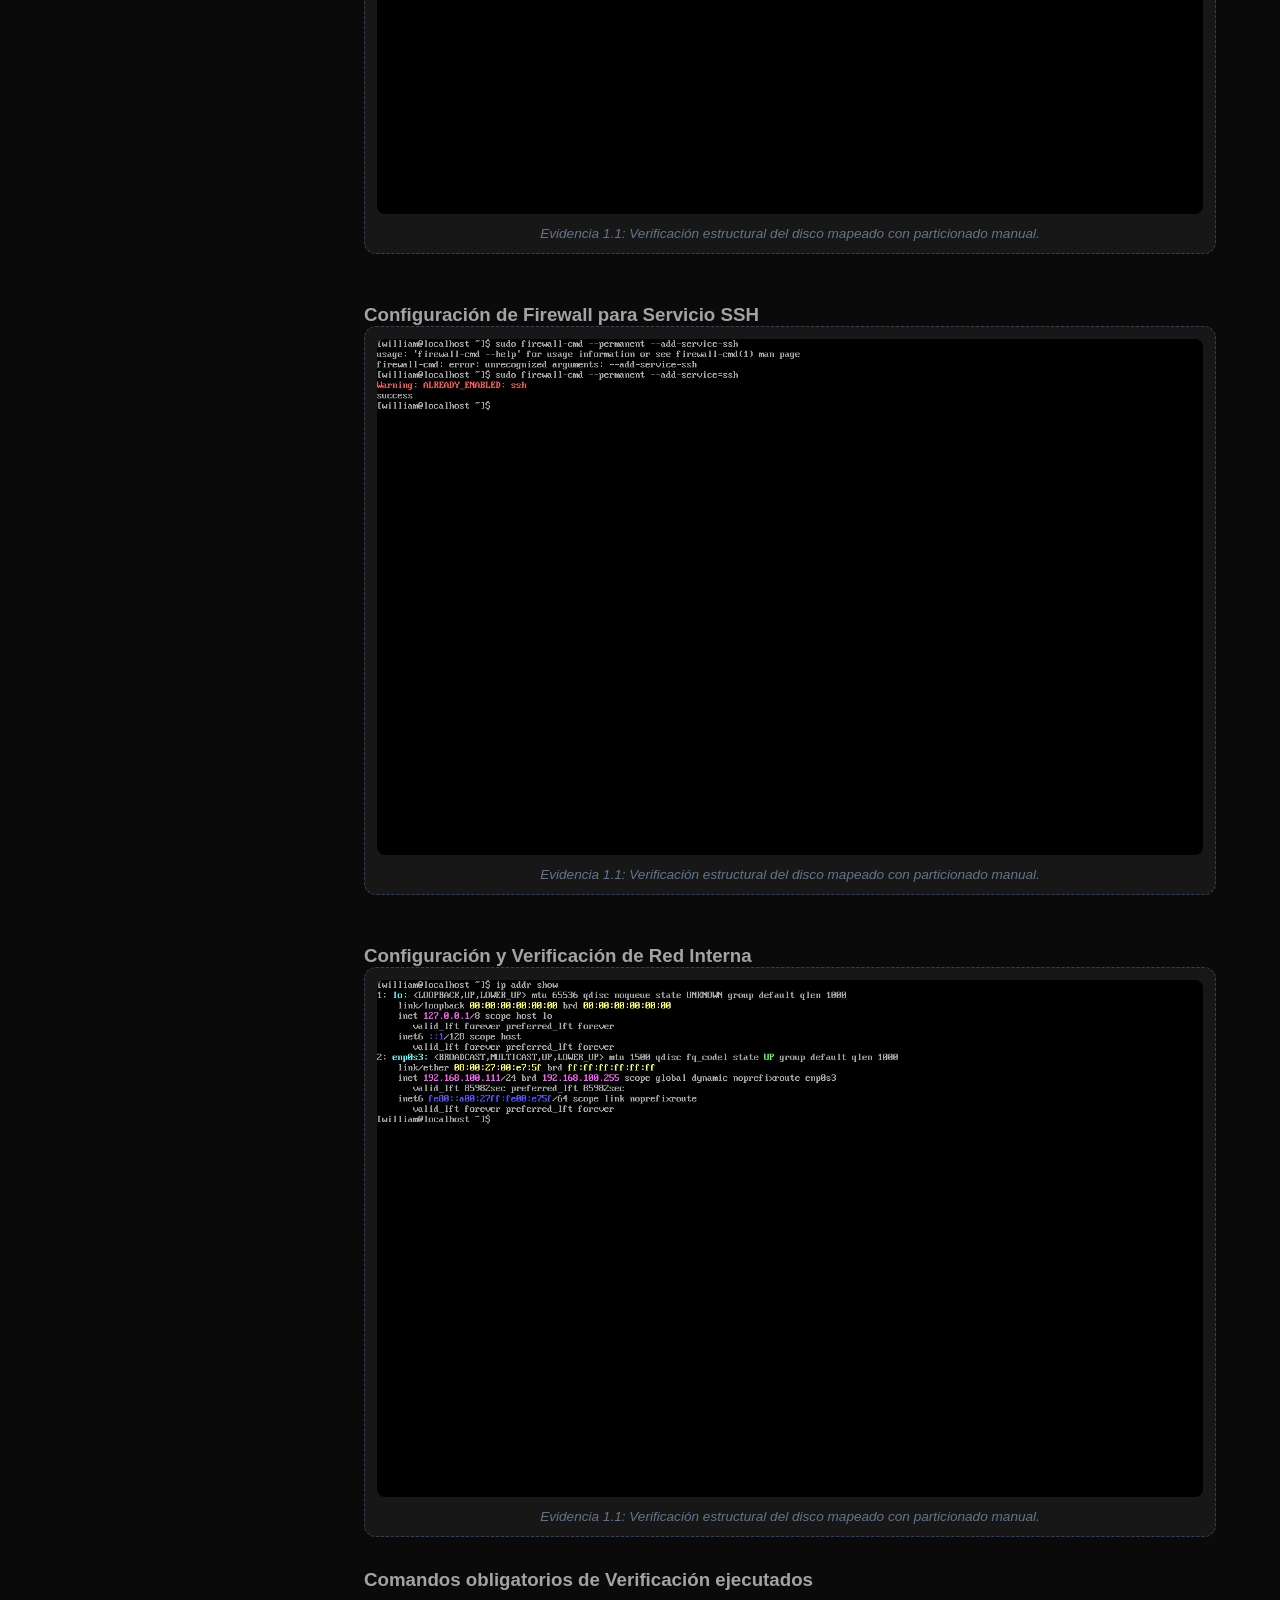
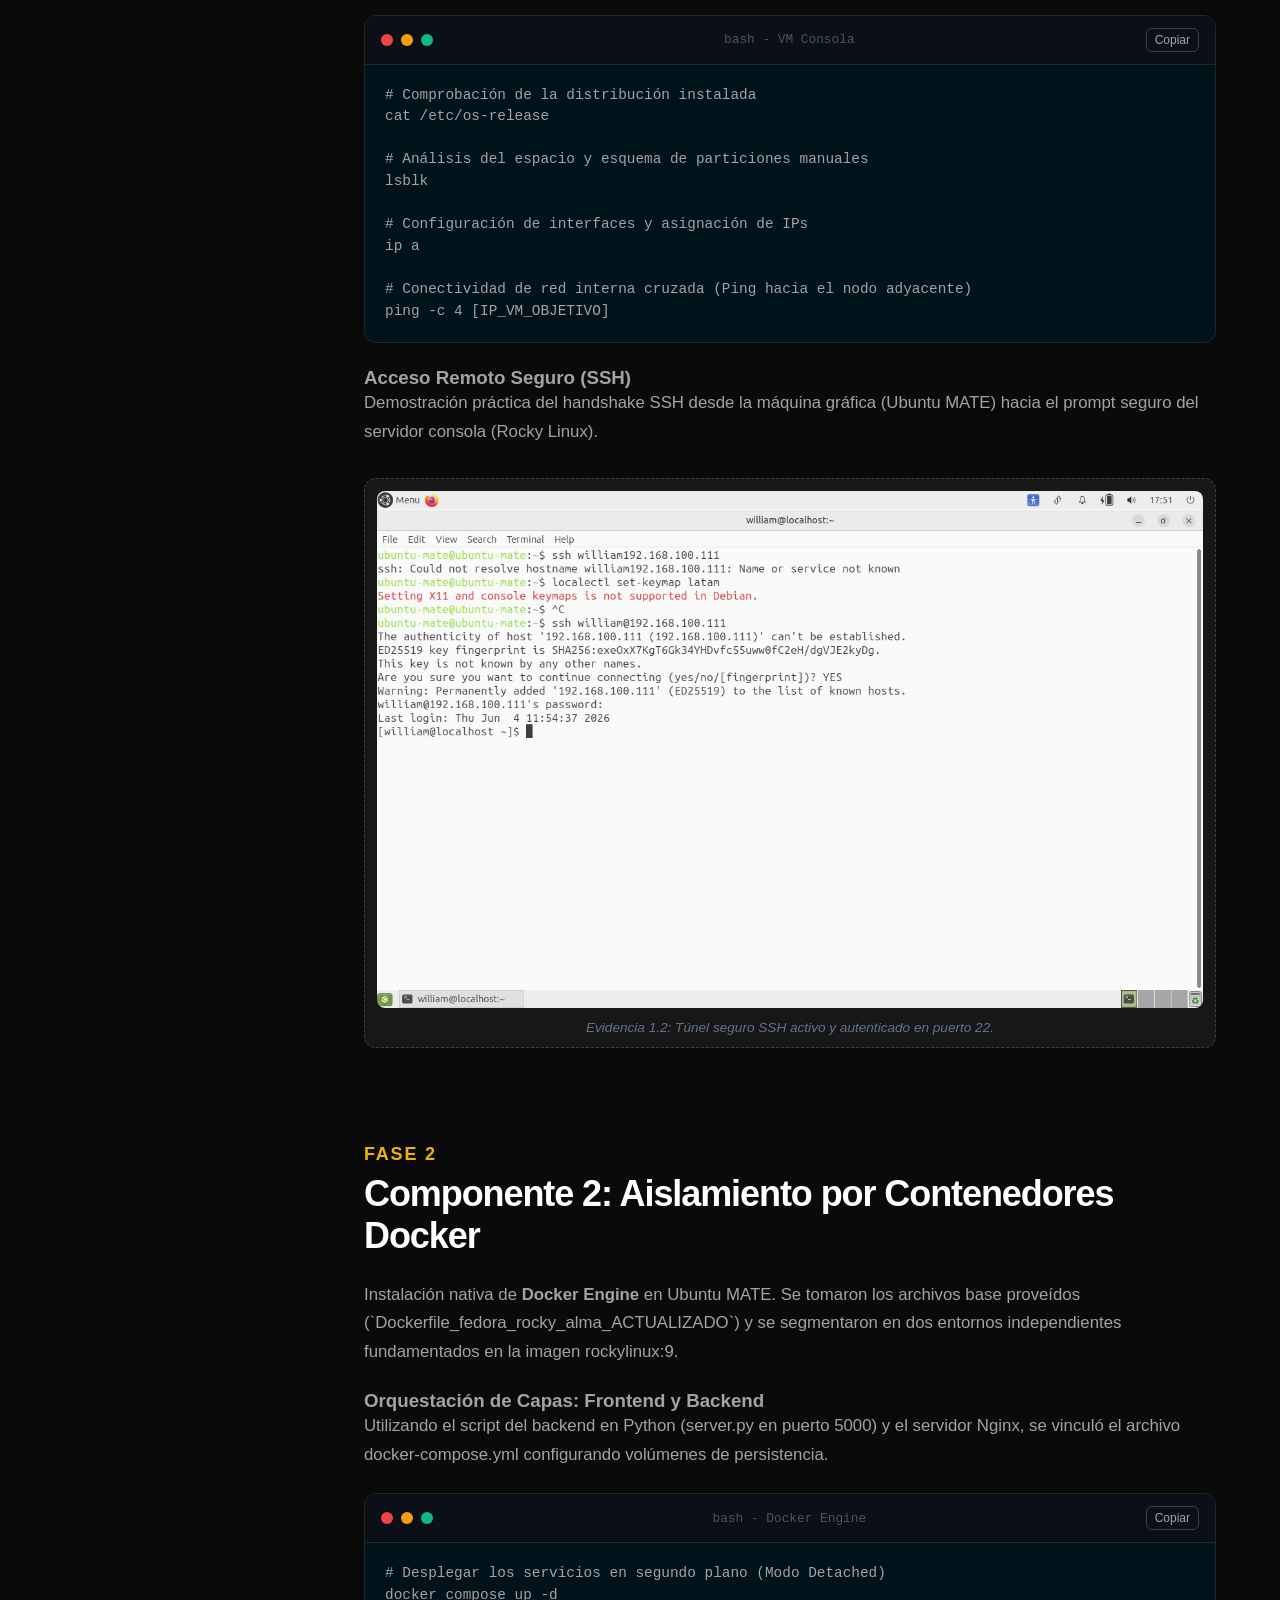
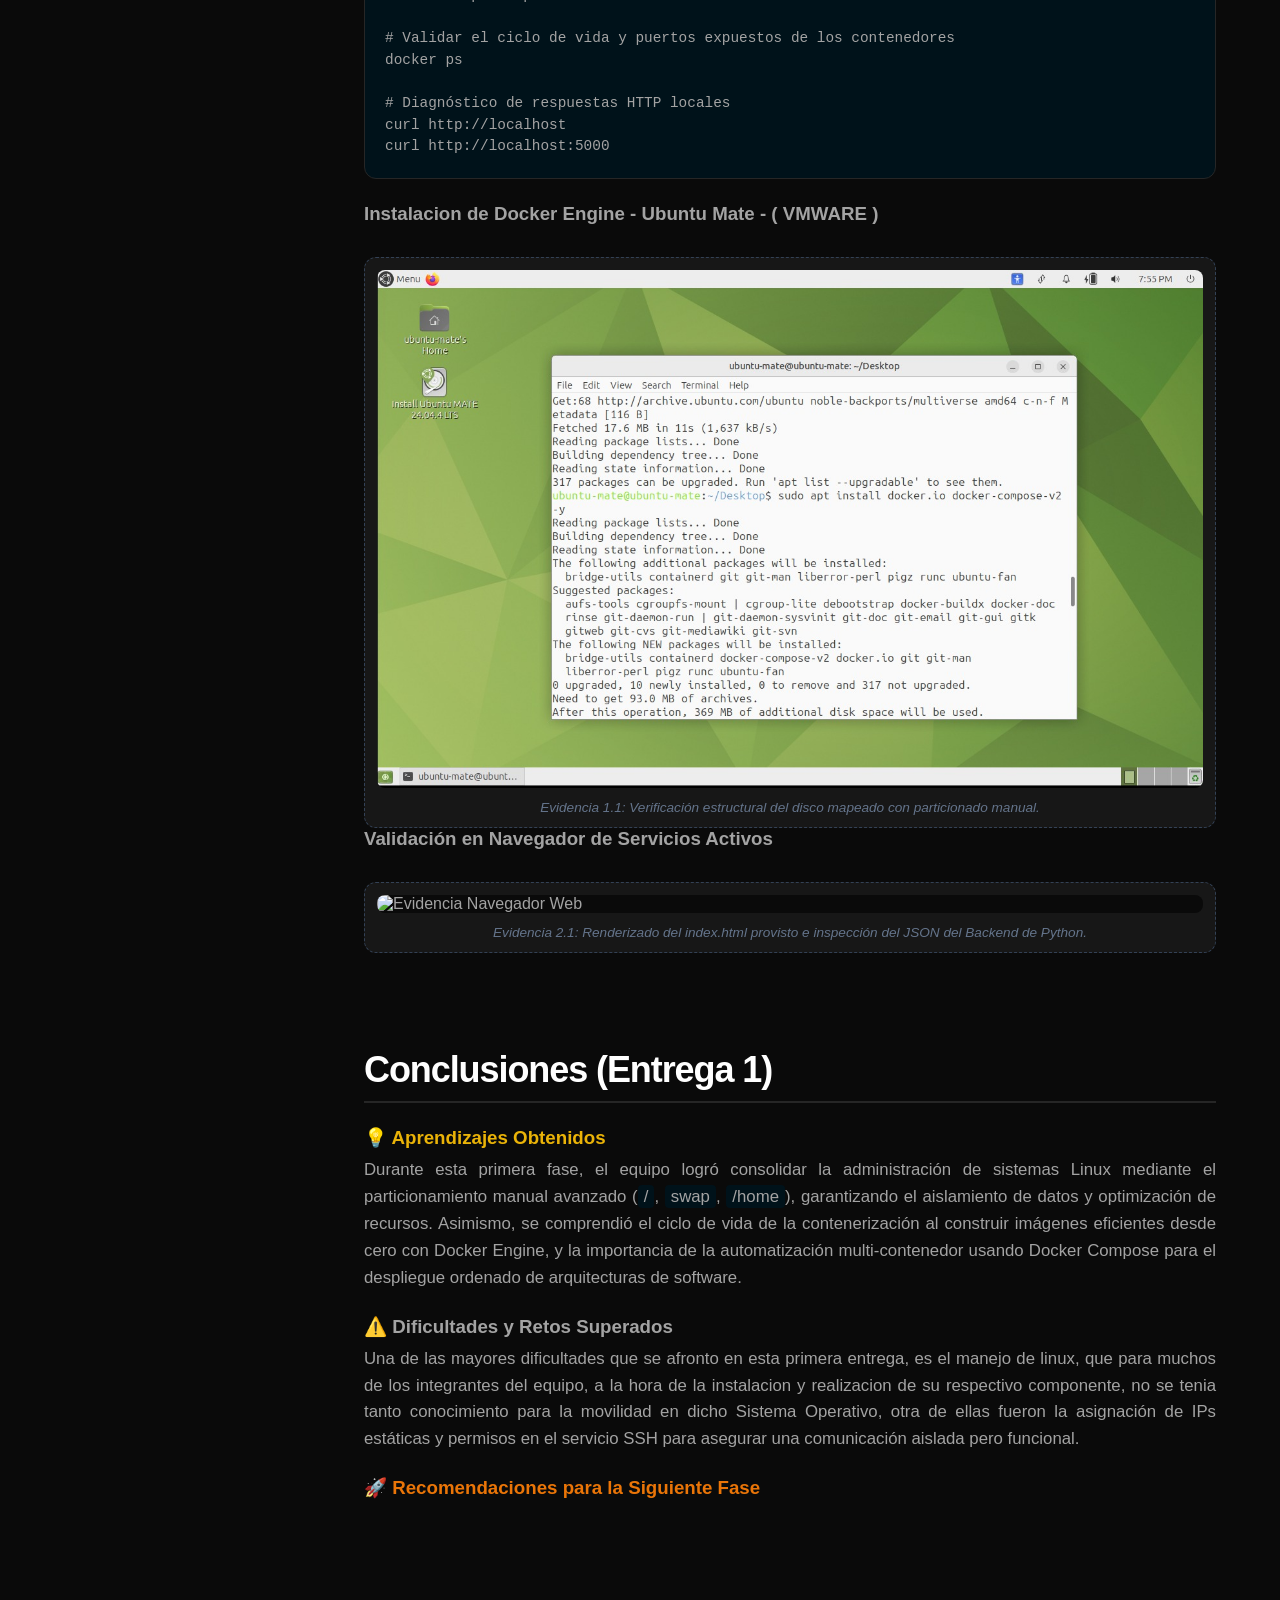
==== commit 730885ee: "Update index.html" ====
--- a/Docker/frontend/index.html
+++ b/Docker/frontend/index.html
@@ -154,7 +154,7 @@
                     <div class="screenshot-caption">Evidencia 1.1: Verificación estructural del disco mapeado con particionado manual.</div>
                 </div>
 
-                 <h3>Particionamiento de Ubuntu MATE. </h3>
+                 <h3 style="margin-top:12px;">Particionamiento de Ubuntu MATE. </h3>
             <div class="evidence-wrapper">
                  <div class="screenshot-container" onclick="zoomImage(this)">
                     <img src="./Capturas de pantalla/w-grafica/mate.jpeg" alt="Evidencia de Particionamiento Manual">
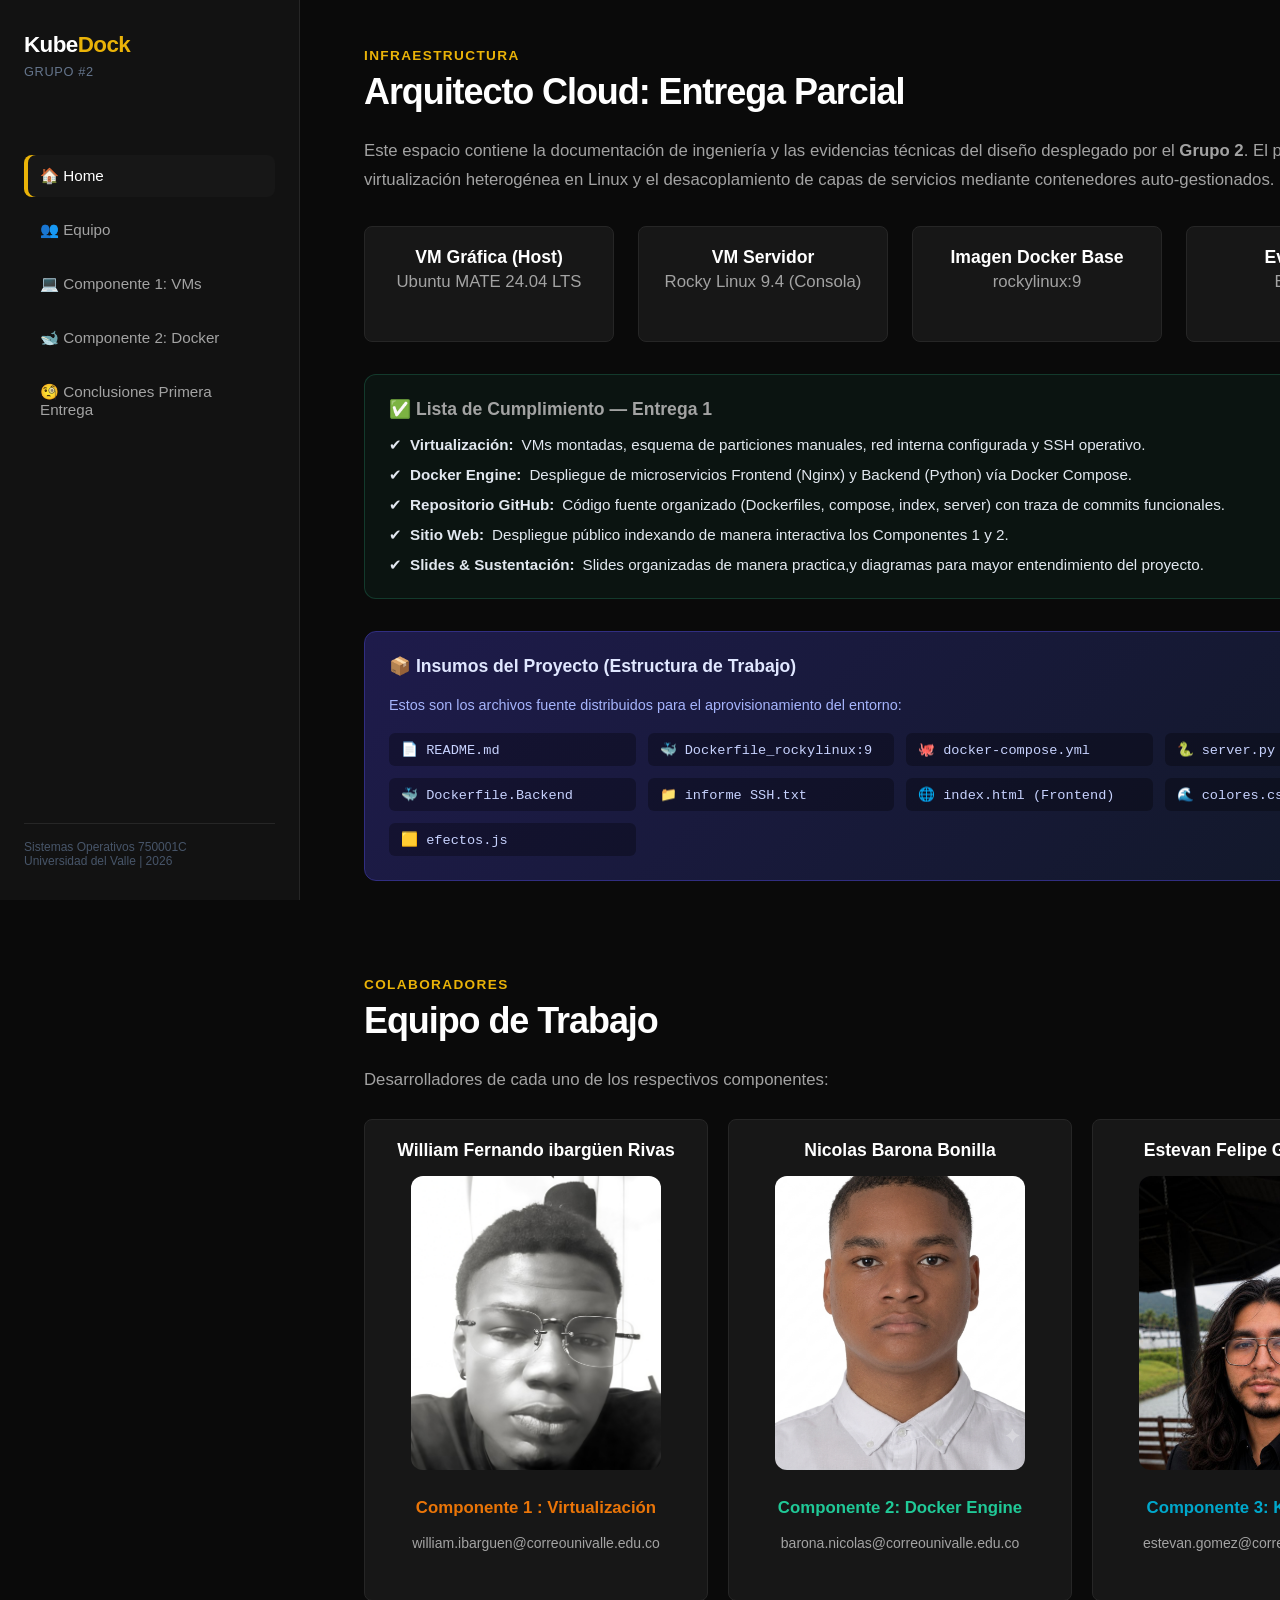
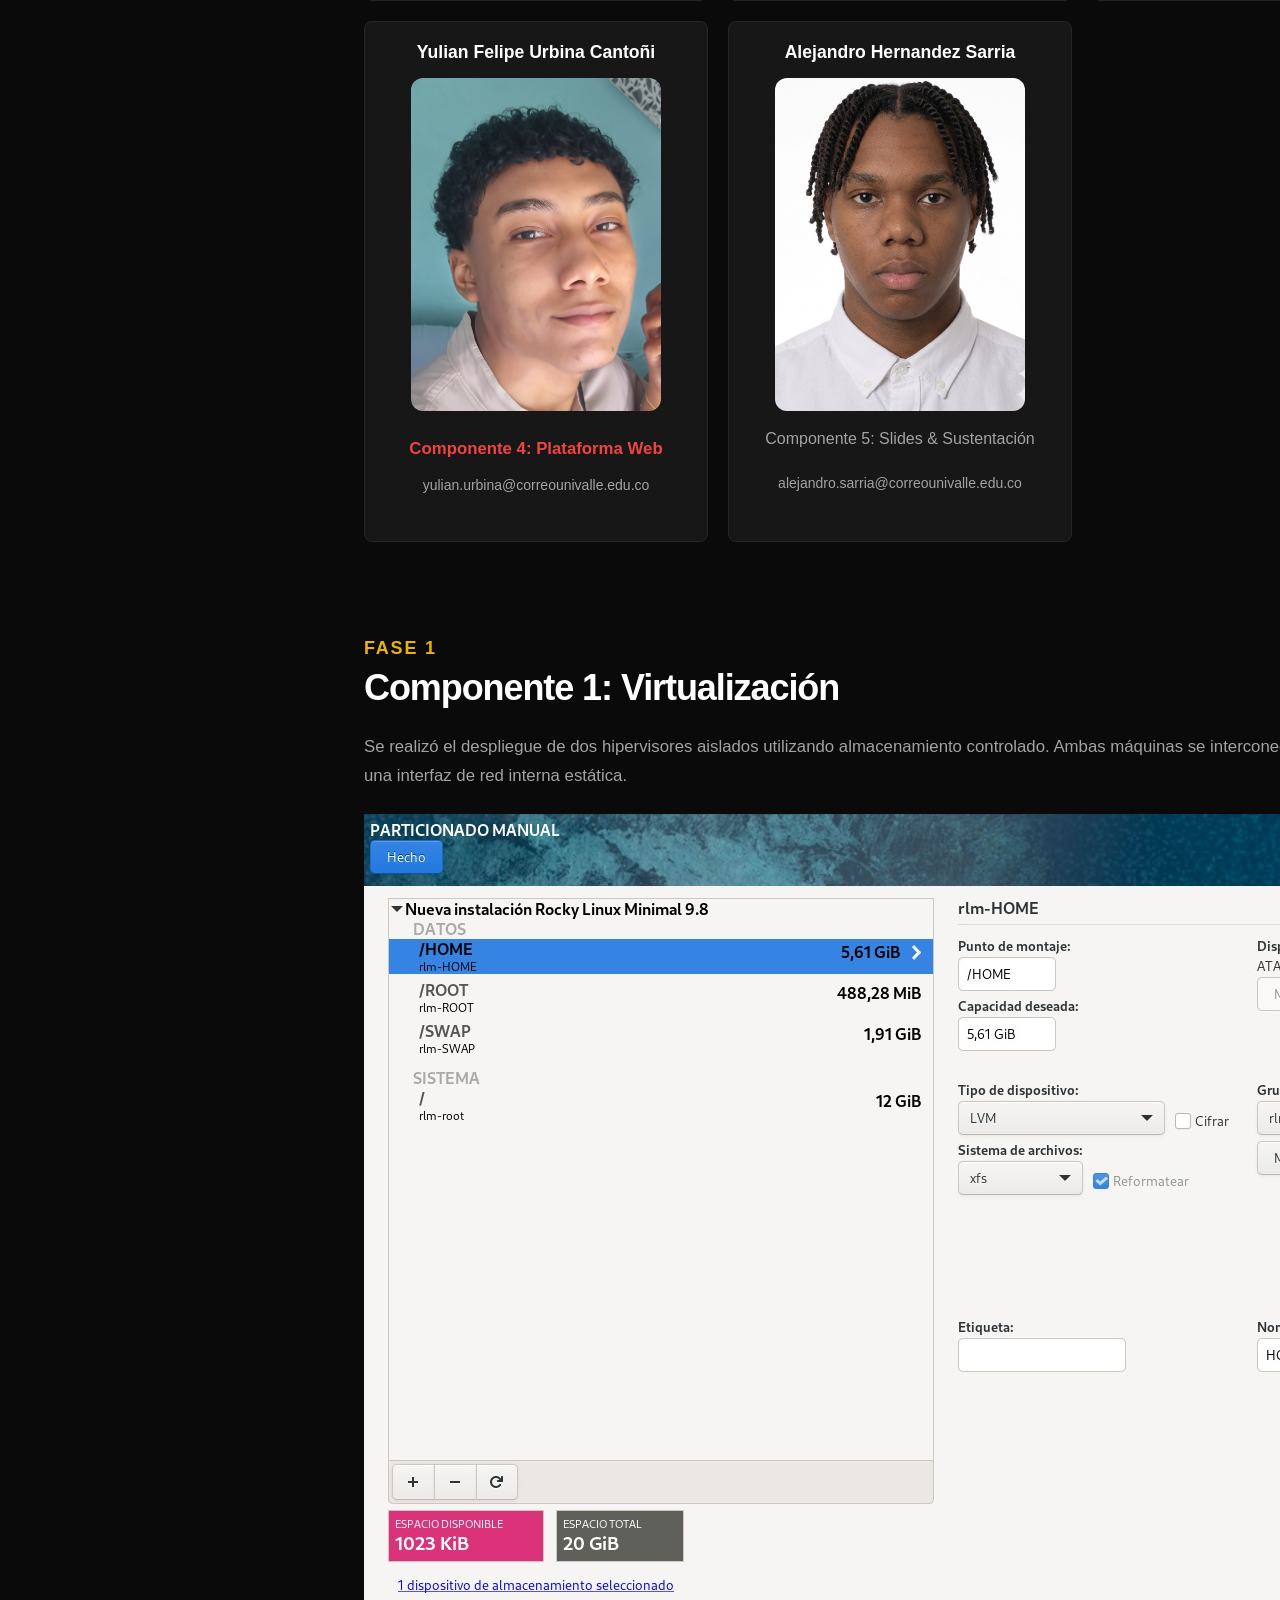
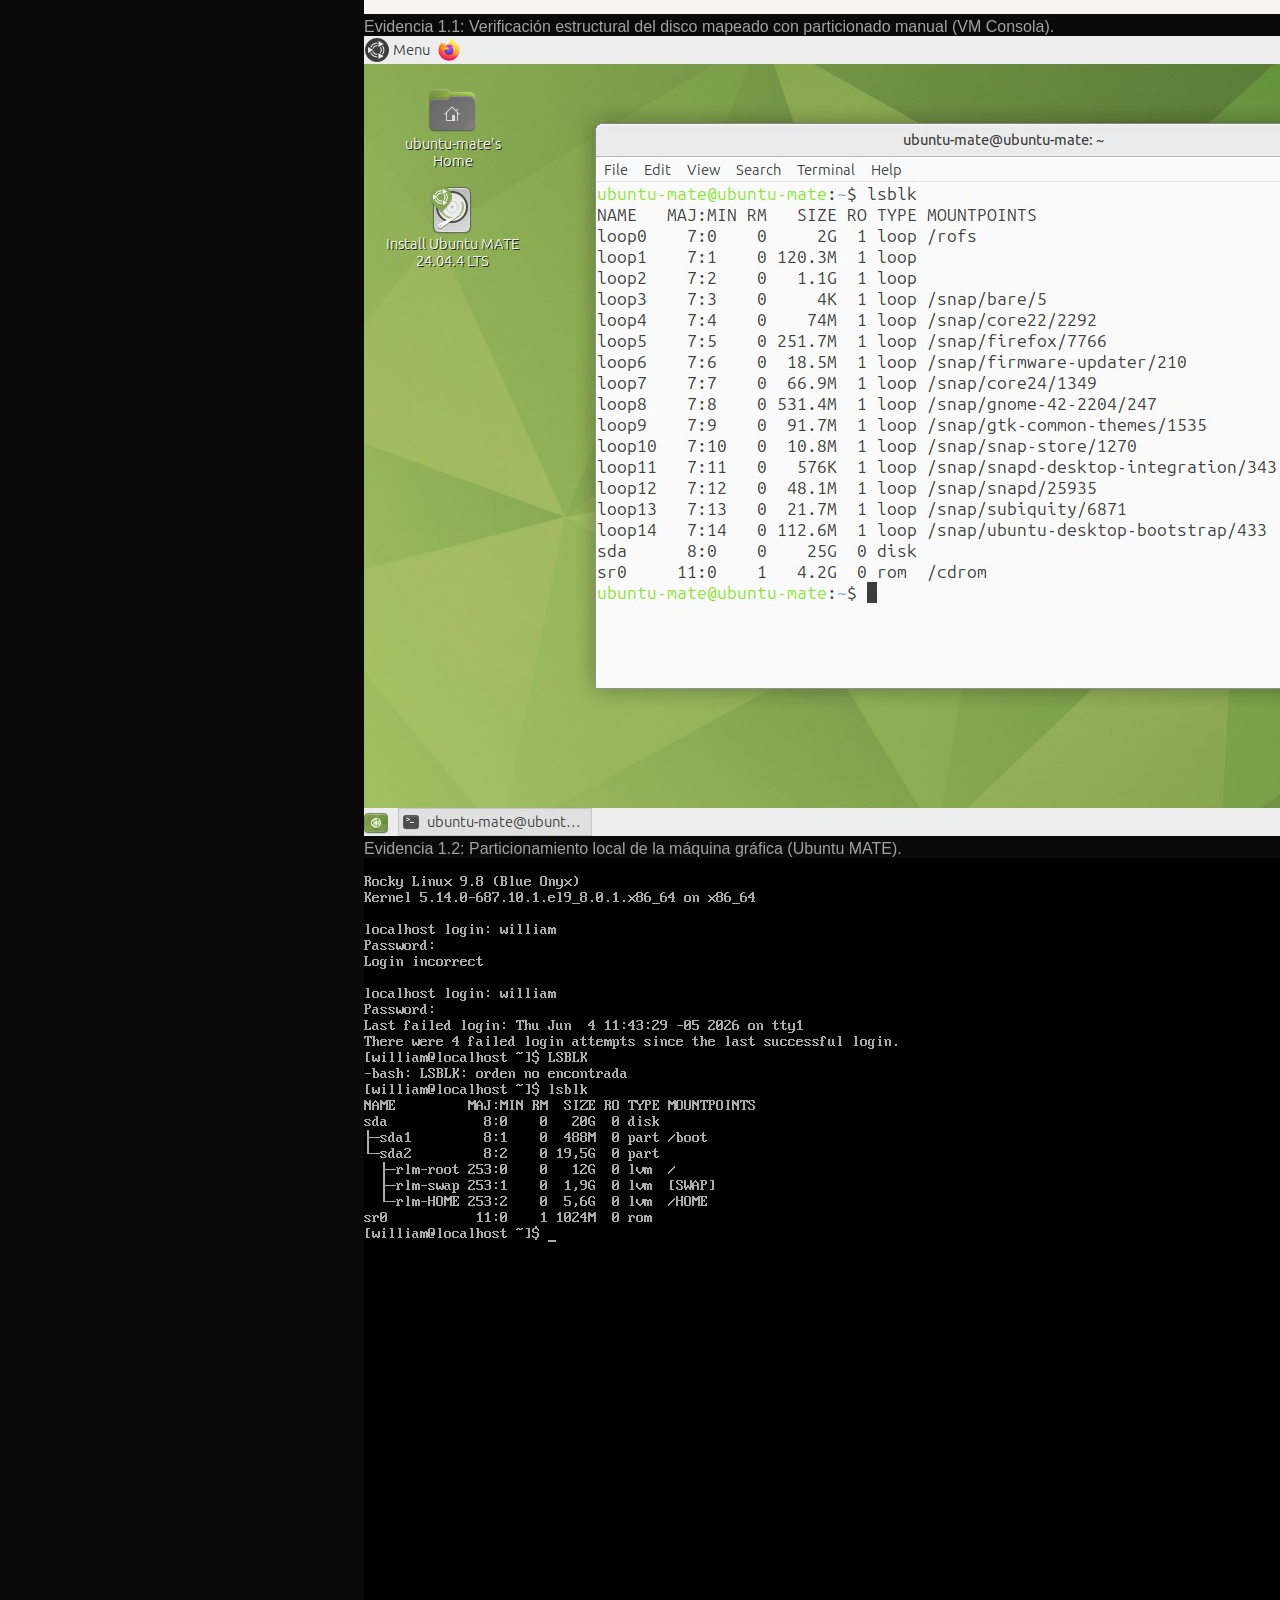
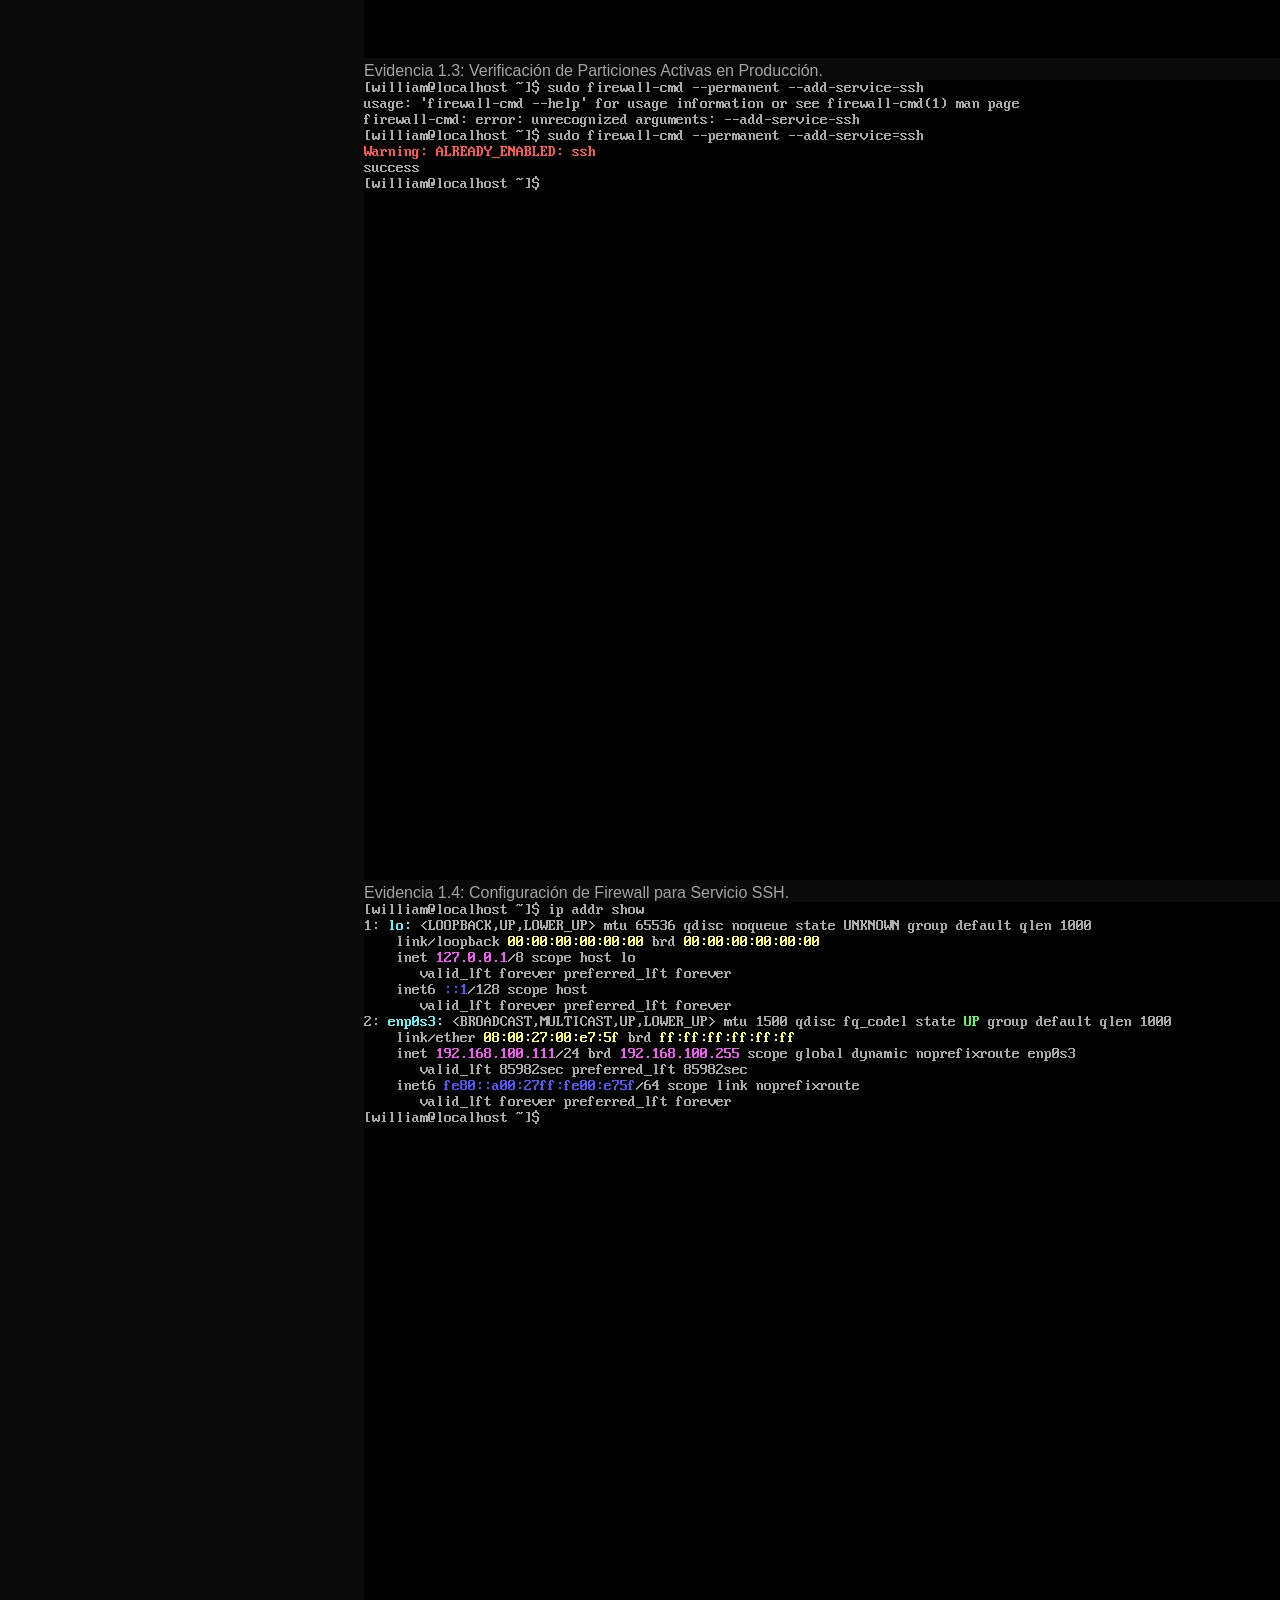
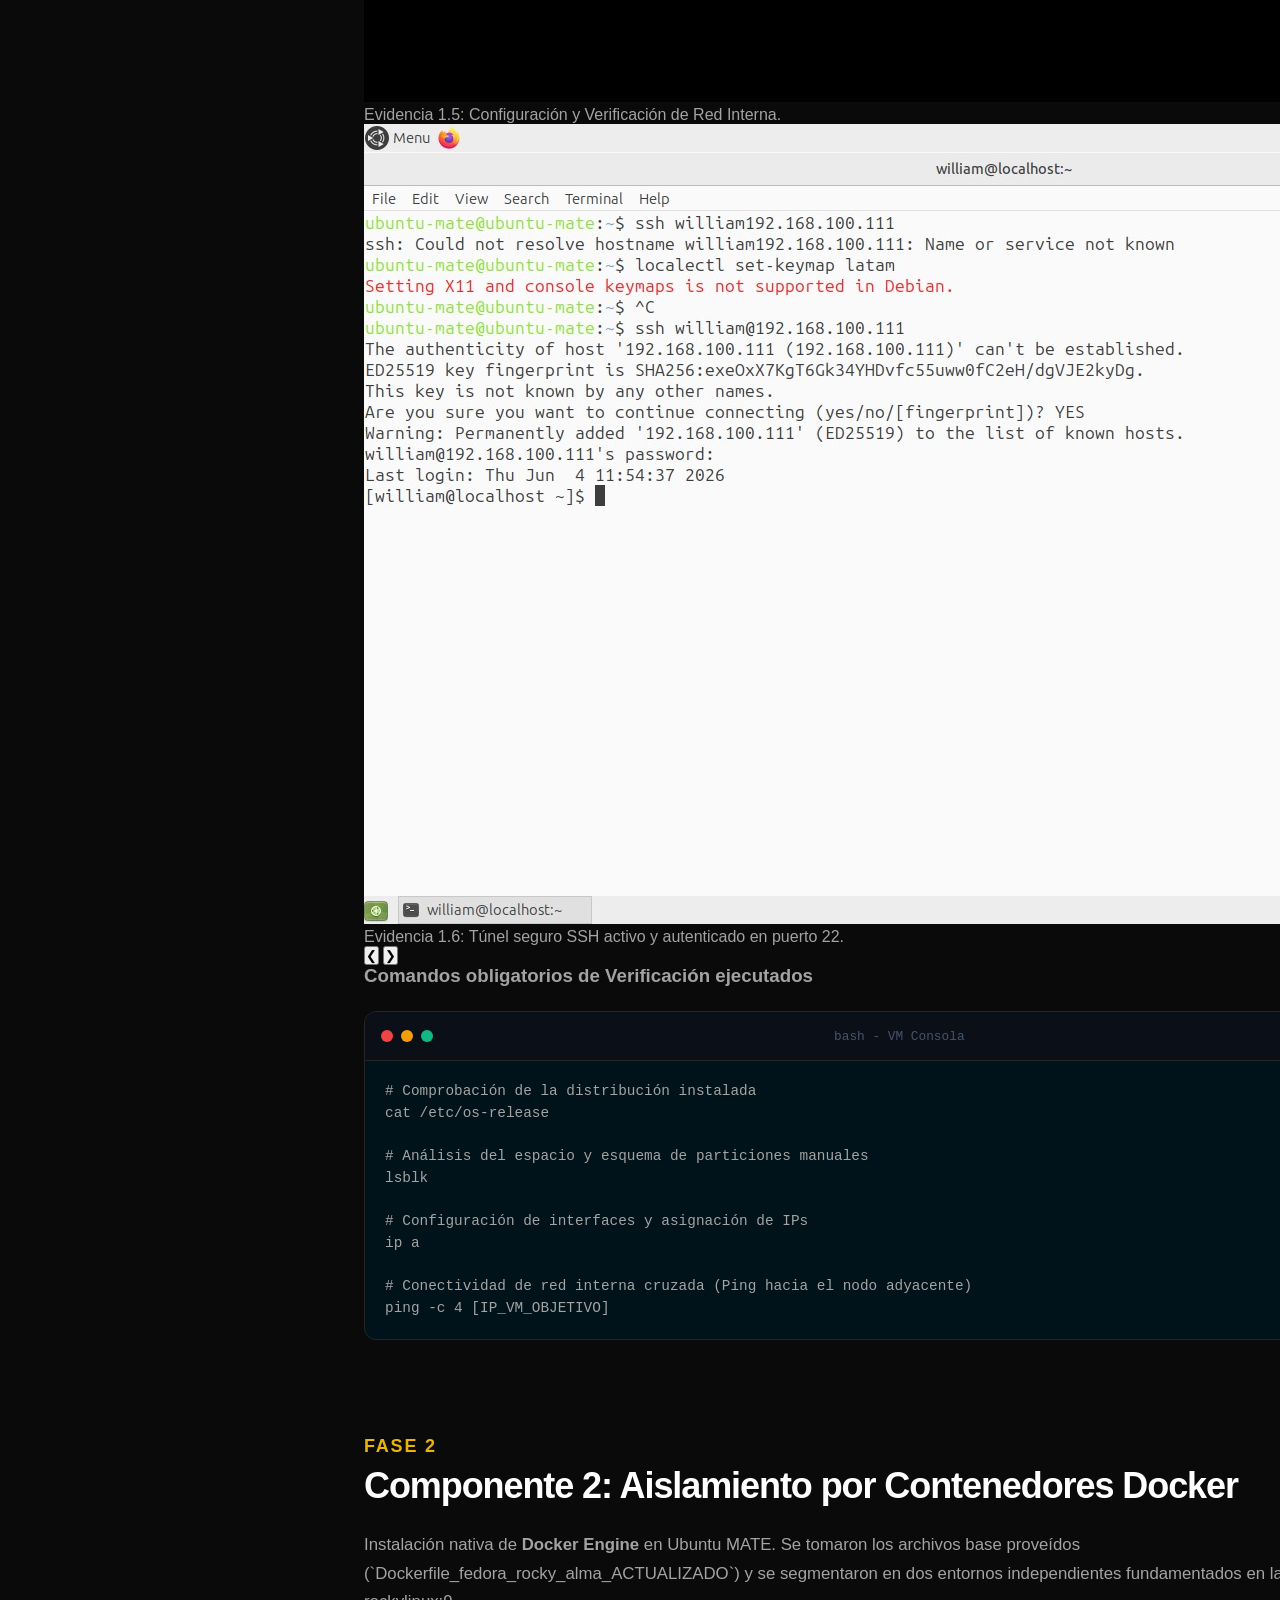
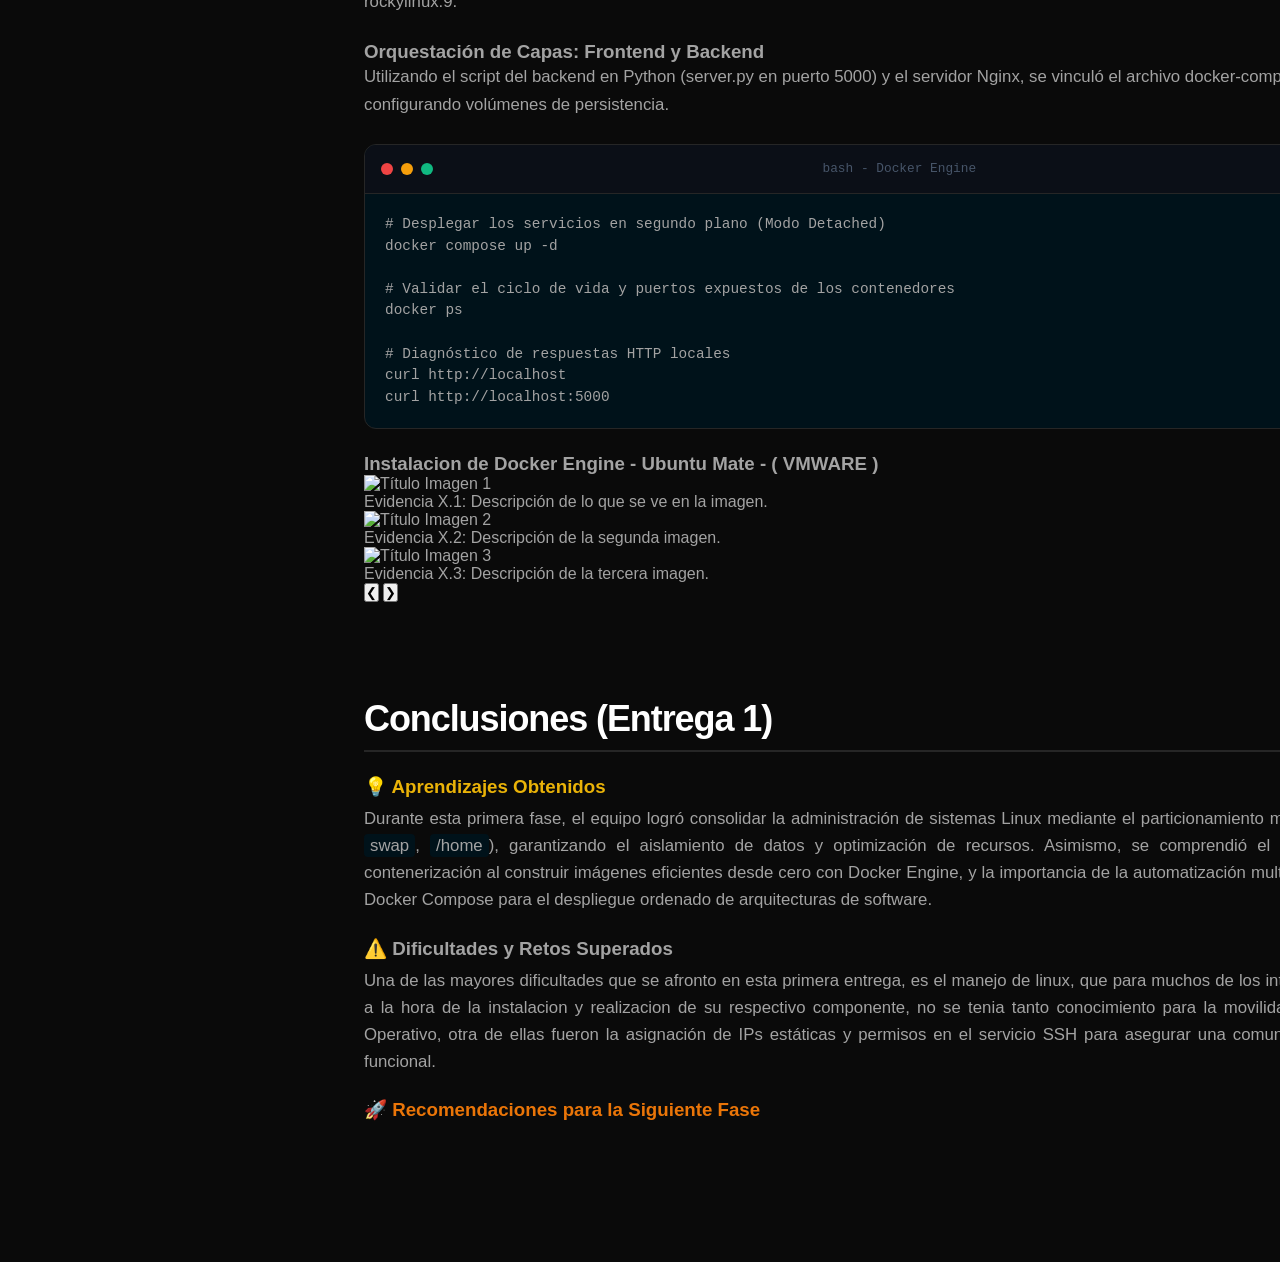
==== commit 631c2af6: "Add files via upload" ====
--- a/Docker/frontend/index.html
+++ b/Docker/frontend/index.html
@@ -1,344 +1,319 @@
-<!DOCTYPE html>
-<html lang="es">
-<head>
-    <meta charset="UTF-8">
-    <meta name="viewport" content="width=device-width, initial-scale=1.0">
-    <title>Grupo 2 - Documentación de Infraestructura Cloud</title>
-    <link rel="stylesheet" href="colores.css">
-</head>
-<body>
-    <aside>
-        <div class="brand">
-            <h1>Kube<span>Dock</span></h1>
-            <p>Grupo #2</p>
-        </div>
-        
-        <ul class="nav-links">
-            <li><a href="#home" class="active">🏠 Home</a></li>
-            <li><a href="#equipo">👥 Equipo</a></li>
-            <li><a href="#comp1">💻 Componente 1: VMs</a></li>
-            <li><a href="#comp2">🐋 Componente 2: Docker</a></li>
-            <li><a href="#conclusiones">🧐 Conclusiones Primera Entrega</a></li>
-        </ul>
-
-        <div class="nav-footer">
-            Sistemas Operativos 750001C<br>Universidad del Valle | 2026
-        </div>
-    </aside>
-
-    <main>
-        
-       <section id="home">
-            <span class="section-tag">Infraestructura</span>
-            <h2>Arquitecto Cloud: Entrega Parcial</h2>
-            <p>Este espacio contiene la documentación de ingeniería y las evidencias técnicas del diseño desplegado por el <strong>Grupo 2</strong>. El proyecto integra virtualización heterogénea en Linux y el desacoplamiento de capas de servicios mediante contenedores auto-gestionados.</p>
-
-            <div class="ladearriba">
-                <div class="card">
-                    <h3>VM Gráfica (Host)</h3>
-                    <p>Ubuntu MATE 24.04 LTS</p>
-                </div>
-                <div class="card">
-                    <h3>VM Servidor</h3>
-                    <p>Rocky Linux 9.4 (Consola)</p>
-                </div>
-                <div class="card">
-                    <h3>Imagen Docker Base</h3>
-                    <p>rockylinux:9</p>
-                </div>
-                <div class="card">
-                    <h3>Evaluación</h3>
-                    <p>Entrega 1</p>
-                </div>
-            </div>
-
-            <div style="background-color: rgba(52, 211, 153, 0.05); border: 1px solid rgba(52, 211, 153, 0.2); border-radius: 0.75rem; padding: 1.5rem; margin: 2rem 0;">
-                <h3 style="color: var(--accent-green); margin-top: 0; font-size: 1.1rem; display: flex; align-items: center; gap: 0.5rem;">
-                    ✅ Lista de Cumplimiento — Entrega 1
-                </h3>
-                <ul style="list-style: none; margin-top: 1rem; display: grid; gap: 0.75rem; font-size: 0.95rem;">
-                    <li style="display: flex; align-items: center; gap: 0.5rem; color: #e2e8f0;">
-                        <span style="color: var(--accent-green);">✔</span> <strong>Virtualización:</strong> VMs montadas, esquema de particiones manuales, red interna configurada y SSH operativo.
-                    </li>
-                    <li style="display: flex; align-items: center; gap: 0.5rem; color: #e2e8f0;">
-                        <span style="color: var(--accent-green);">✔</span> <strong>Docker Engine:</strong> Despliegue de microservicios Frontend (Nginx) y Backend (Python) vía Docker Compose.
-                    </li>
-                    <li style="display: flex; align-items: center; gap: 0.5rem; color: #e2e8f0;">
-                        <span style="color: var(--accent-green);">✔</span> <strong>Repositorio GitHub:</strong> Código fuente organizado (Dockerfiles, compose, index, server) con traza de commits funcionales.
-                    </li>
-                    <li style="display: flex; align-items: center; gap: 0.5rem; color: #e2e8f0;">
-                        <span style="color: var(--accent-green);">✔</span> <strong>Sitio Web:</strong> Despliegue público indexando de manera interactiva los Componentes 1 y 2.
-                    </li>
-                     <li style="display: flex; align-items: center; gap: 0.5rem; color: #e2e8f0;">
-                        <span style="color: var(--accent-green);">✔</span> <strong>Slides & Sustentación:</strong> Slides organizadas de manera practica,y diagramas para mayor entendimiento del proyecto.
-                    </li>
-                </ul>
-            </div>
-
-            <div class="files-box">
-                <h3>📦 Insumos del Proyecto (Estructura de Trabajo)</h3>
-                <p style="font-size: 0.9rem; margin-bottom: 1rem; color: #a5b4fc;">Estos son los archivos fuente distribuidos para el aprovisionamiento del entorno:</p>
-                <ul class="file-list">
-                    <li class="file-item">📄 README.md</li>
-                    <li class="file-item">🐳 Dockerfile_rockylinux:9</li>
-                    <li class="file-item">🐙 docker-compose.yml</li>
-                    <li class="file-item">🐍 server.py (Backend)</li>
-                    <li class="file-item">🐳 Dockerfile.Backend </li>
-                    <li class="file-item">🌐 index.html (Frontend)</li>
-                    <li class="file-item">🌊 colores.css (styles)</li>
-                </ul>
-            </div>
-        </section>
-
-        <section id="equipo">
-            <span class="section-tag">Colaboradores</span>
-            <h2>Equipo de Trabajo</h2>
-            <p>Desarrolladores de cada uno de los respectivos componentes:</p>
-            
-           <div class="grid-container">
-        <div class="card">
-            <h3>William Fernando ibargüen Rivas</h3>
-            <img class="imgtodos" src="./imagenes/william.jpeg" alt="William">
-            <p class="role" style="color: var(--text-W);">Componente 1 : Virtualización</p>
-            <p class="correo">william.ibarguen@correounivalle.edu.co</p>
-        </div>
-
-        <div class="card">
-            <h3>Nicolas Barona Bonilla</h3>
-            <img class="imgtodos" src="./imagenes/nicolashd.png" alt="Nicolas">
-            <p class="role" style="color: var(--accent-N);">Componente 2: Docker Engine</p>
-            <p class="correo">barona.nicolas@correounivalle.edu.co</p>
-        </div>
-
-        <div class="card">
-            <h3>Estevan Felipe Gómez Ojeda</h3>
-            <img class="imgtodos" src="./imagenes/estevan.png" alt="Estevan">
-            <p class="role" style="color: var(--accent-E);">Componente 3: K8s Minikube</p>
-            <p class="correo">estevan.gomez@correounivalle.edu.co</p>
-        </div>
-
-        <div class="card">
-            <h3>Yulian Felipe Urbina Cantoñi</h3>
-            <img class="imgtodos" src="./imagenes/yulian.jpg" alt="Yulian" 
-            style="width: 250px;
-            height: 333px;
-            object-fit: cover;
-            object-position: center top;">
-            <p class="role" style="color: var(--accent-Y);">Componente 4: Plataforma Web</p>
-            <p class="correo">yulian.urbina@correounivalle.edu.co</p>
-        </div>
-
-        <div class="card">
-            <h3>Alejandro Hernandez Sarria</h3>
-            <img class="imgtodos" src="./imagenes/alejohd.png" alt="Alejandro"style="
-            width: 250px;
-            height: 333px;
-            object-fit: cover;
-            object-position: center top;>
-            <p class="role" style="color: var(--accent-A);">Componente 5: Slides & Sustentación</p>
-            <p class="correo">alejandro.sarria@correounivalle.edu.co</p>
-        </div>
-    </div>
-        </section>
-
-        
-        <section id="comp1">
-            <span class="section-tag" style="font-size: 18px;">Fase 1</span>
-            <h2>Componente 1: Virtualización </h2>
-            <p>Se realizó el despliegue de dos hipervisores aislados utilizando almacenamiento controlado. Ambas máquinas se interconectaron por medio de una interfaz de red interna estática.</p>
-
-            <h3>Particionamiento Manual LVM (VM Consola) </h3>
-            <div class="evidence-wrapper">
-                 <div class="screenshot-container" onclick="zoomImage(this)">
-                    <img src="./Capturas de pantalla/w-s/1.jpeg" alt="Evidencia de Particionamiento Manual">
-                    <div class="screenshot-caption">Evidencia 1.1: Verificación estructural del disco mapeado con particionado manual.</div>
-                </div>
-
-                 <h3 style="margin-top:12px;">Particionamiento de Ubuntu MATE. </h3>
-            <div class="evidence-wrapper">
-                 <div class="screenshot-container" onclick="zoomImage(this)">
-                    <img src="./Capturas de pantalla/w-grafica/mate.jpeg" alt="Evidencia de Particionamiento Manual">
-                    <div class="screenshot-caption">Evidencia 1.1: Verificación estructural del disco mapeado con particionado manual.</div>
-                </div>
-
-                <h3 style="margin-top: 50px;">Verificación de Particiones Activas en Producción</h3>
-                <div class="screenshot-container" onclick="zoomImage(this)">
-                    <img src="./Capturas de pantalla/w-s/2.jpeg" alt="Evidencia de Particionamiento Manual">
-                    <div class="screenshot-caption">Evidencia 1.1: Verificación estructural del disco mapeado con particionado manual.</div>
-                </div>
-
-                   <h3 style="margin-top: 50px;">Configuración de Firewall para Servicio SSH</h3>
-                <div class="screenshot-container" onclick="zoomImage(this)">
-                    <img src="./Capturas de pantalla/w-s/4.jpeg" alt="Evidencia de Particionamiento Manual">
-                    <div class="screenshot-caption">Evidencia 1.1: Verificación estructural del disco mapeado con particionado manual.</div>
-                </div>
-
-                  <h3 style="margin-top: 50px;">Configuración y Verificación de Red Interna</h3>
-                <div class="screenshot-container" onclick="zoomImage(this)">
-                    <img src="./Capturas de pantalla/w-s/5.jpeg" alt="Evidencia de Particionamiento Manual">
-                    <div class="screenshot-caption">Evidencia 1.1: Verificación estructural del disco mapeado con particionado manual.</div>
-                </div>
-            </div>
-
-            <h3>Comandos obligatorios de Verificación ejecutados</h3>
-            <div class="terminal-window">
-                <div class="terminal-header">
-                    <div class="terminal-dots"><div class="dot dot-1"></div><div class="dot dot-2"></div><div class="dot dot-3"></div></div>
-                    <span class="terminal-title">bash - VM Consola</span>
-                    <button class="copy-btn" onclick="copyText('cmd-vms')">Copiar</button>
-                </div>
-                <div class="terminal-body">
-                    <pre id="cmd-vms"># Comprobación de la distribución instalada
-cat /etc/os-release
-
-# Análisis del espacio y esquema de particiones manuales
-lsblk
-
-# Configuración de interfaces y asignación de IPs
-ip a
-
-# Conectividad de red interna cruzada (Ping hacia el nodo adyacente)
-ping -c 4 [IP_VM_OBJETIVO]</pre>
-                </div>
-            </div>
-
-            <h3>Acceso Remoto Seguro (SSH)</h3>
-            <p>Demostración práctica del handshake SSH desde la máquina gráfica (Ubuntu MATE) hacia el prompt seguro del servidor consola (Rocky Linux).</p>
-            <div class="evidence-wrapper">
-                <div class="screenshot-container" onclick="zoomImage(this)">
-                    <img src="./Capturas de pantalla/w-grafica/10.jpeg" alt="Evidencia Conexión SSH">
-                    <div class="screenshot-caption">Evidencia 1.2: Túnel seguro SSH activo y autenticado en puerto 22.</div>
-                </div>
-            </div>
-        </section>
-
-        <section id="comp2">
-            <span class="section-tag" style="font-size: 18px;">Fase 2</span>
-            <h2>Componente 2: Aislamiento por Contenedores Docker</h2>
-            <p>Instalación nativa de <strong>Docker Engine</strong> en Ubuntu MATE. Se tomaron los archivos base proveídos (`Dockerfile_fedora_rocky_alma_ACTUALIZADO`) y se segmentaron en dos entornos independientes fundamentados en la imagen <code>rockylinux:9</code>.</p>
-
-            <h3>Orquestación de Capas: Frontend y Backend</h3>
-            <p>Utilizando el script del backend en Python (<code>server.py</code> en puerto 5000) y el servidor Nginx, se vinculó el archivo <code>docker-compose.yml</code> configurando volúmenes de persistencia.</p>
-
-            <div class="terminal-window">
-                <div class="terminal-header">
-                    <div class="terminal-dots"><div class="dot dot-1"></div><div class="dot dot-2"></div><div class="dot dot-3"></div></div>
-                    <span class="terminal-title">bash - Docker Engine</span>
-                    <button class="copy-btn" onclick="copyText('cmd-docker')">Copiar</button>
-                </div>
-                <div class="terminal-body">
-                    <pre id="cmd-docker"># Desplegar los servicios en segundo plano (Modo Detached)
-docker compose up -d
-
-# Validar el ciclo de vida y puertos expuestos de los contenedores
-docker ps
-
-# Diagnóstico de respuestas HTTP locales
-curl http://localhost
-curl http://localhost:5000</pre>
-                </div>
-            </div>
-
-            <h3>Instalacion de Docker Engine - Ubuntu Mate - ( VMWARE ) </h3>
-            <div class="evidence-wrapper">
-                 <div class="screenshot-container" onclick="zoomImage(this)">
-                    <img src="./Capturas de pantalla/instalacion_docker_engine_ubuntumate.jpeg" alt="Evidencia de Particionamiento Manual">
-                    <div class="screenshot-caption">Evidencia 1.1: Verificación estructural del disco mapeado con particionado manual.</div>
-                </div>
-
-            <h3>Validación en Navegador de Servicios Activos</h3>
-            <div class="evidence-wrapper">
-                <div class="screenshot-container" onclick="zoomImage(this)">
-                    <img src="https://via.placeholder.com/1000x500/131c2e/a78bfa?text=EVIDENCIA:+Acceso+a+http://localhost+y+puerto+5000" alt="Evidencia Navegador Web">
-                    <div class="screenshot-caption">Evidencia 2.1: Renderizado del index.html provisto e inspección del JSON del Backend de Python.</div>
-                </div>
-            </div>
-        </section>
-        
-<section id="conclusiones" >
-    <h2 style="color: var(--text-title); border-bottom: 2px solid var(--border-color); padding-bottom: 10px;">Conclusiones  (Entrega 1)</h2>
-    
-    <div class="conclusion-block" style="margin-top: 20px;">
-        <h3 style="color: var(--text-highlight); margin-bottom: 8px;">💡 Aprendizajes Obtenidos</h3>
-        <p style="line-height: 1.6; text-align: justify;">
-            Durante esta primera fase, el equipo logró consolidar la administración de sistemas Linux mediante el particionamiento manual avanzado (<code style="background-color: var(--code-bg); padding: 2px 6px; border-radius: 4px;">/</code>, <code style="background-color: var(--code-bg); padding: 2px 6px; border-radius: 4px;">swap</code>, <code style="background-color: var(--code-bg); padding: 2px 6px; border-radius: 4px;">/home</code>), garantizando el aislamiento de datos y optimización de recursos. Asimismo, se comprendió el ciclo de vida de la contenerización al construir imágenes eficientes desde cero con Docker Engine, y la importancia de la automatización multi-contenedor usando Docker Compose para el despliegue ordenado de arquitecturas de software.
-        </p>
-    </div>
-
-    <div class="conclusion-block" style="margin-top: 20px;">
-        <h3 style="color: var(--accent-green); margin-bottom: 8px;">⚠️ Dificultades y Retos Superados</h3>
-        <p style="line-height: 1.6; text-align: justify;">
-         Una de las mayores dificultades que se afronto en esta primera entrega, es el manejo de linux,
-         que para muchos de los integrantes del equipo, a la hora de la  instalacion y realizacion de su respectivo componente, 
-         no se tenia tanto conocimiento para la movilidad en dicho Sistema Operativo, otra de ellas fueron la asignación de IPs 
-         estáticas y permisos en el servicio SSH para asegurar una comunicación aislada pero funcional.
-        </p>
-    </div>
-
-    <div class="conclusion-block" style="margin-top: 20px;">
-        <h3 style="color: var(--text-W); margin-bottom: 8px;">🚀 Recomendaciones para la Siguiente Fase</h3>
-        <p style="line-height: 1.6; text-align: justify;">
-           </p>
-    </div>
-</section>
-    </main>
-
-    <div id="modalContainer" class="zoom-modal" onclick="closeZoom()">
-        <span class="close-modal">&times;</span>
-        <img id="modalTarget" src="" alt="Zoom">
-    </div>
-
-    <script>
-        // 1. Iluminación inteligente del menú lateral al hacer Scroll
-        const sections = document.querySelectorAll('section');
-        const navItems = document.querySelectorAll('.nav-links a');
-
-        window.addEventListener('scroll', () => {
-            let currentSection = '';
-            sections.forEach(section => {
-                const sectionTop = section.offsetTop;
-                if (pageYOffset >= sectionTop - 200) {
-                    currentSection = section.getAttribute('id');
-                }
-            });
-
-            navItems.forEach(item => {
-                item.classList.remove('active');
-                if (item.getAttribute('href').includes(currentSection)) {
-                    item.classList.add('active');
-                }
-            });
-        });
-
-        // 2. Copiar texto de las terminales al portapapeles
-        function copyText(elementId) {
-            const text = document.getElementById(elementId).innerText;
-            navigator.clipboard.writeText(text).then(() => {
-                const button = event.target;
-                button.innerText = '¡Copiado!';
-                button.style.borderColor = 'var(--accent-green)';
-                button.style.color = 'var(--accent-green)';
-                setTimeout(() => {
-                    button.innerText = 'Copiar';
-                    button.style.borderColor = '#334155';
-                    button.style.color = 'var(--text-body)';
-                }, 2000);
-            });
-        }
-
-        // 3. Sistema de visualización Modal de evidencias
-        const modal = document.getElementById('modalContainer');
-        const modalImg = document.getElementById('modalTarget');
-
-        function zoomImage(container) {
-            const srcImg = container.querySelector('img').src;
-            modal.style.display = 'flex';
-            modalImg.src = srcImg;
-        }
-
-        function closeZoom() {
-            modal.style.display = 'none';
-        }
-    </script>
-</body>
-</html>
+<!DOCTYPE html>
+<html lang="es">
+<head>
+    <meta charset="UTF-8">
+    <meta name="viewport" content="width=device-width, initial-scale=1.0">
+    <title>Grupo 2 - Documentación de Infraestructura Cloud</title>
+    <link rel="stylesheet" href="colores.css">
+    <script src="efectos.js"></script>
+</head>
+<body>
+    <aside>
+        <div class="brand">
+            <h1>Kube<span>Dock</span></h1>
+            <p>Grupo #2</p>
+        </div>
+        
+        <ul class="nav-links">
+            <li><a href="#home" class="active">🏠 Home</a></li>
+            <li><a href="#equipo">👥 Equipo</a></li>
+            <li><a href="#comp1">💻 Componente 1: VMs</a></li>
+            <li><a href="#comp2">🐋 Componente 2: Docker</a></li>
+            <li><a href="#conclusiones">🧐 Conclusiones Primera Entrega</a></li>
+        </ul>
+
+        <div class="nav-footer">
+            Sistemas Operativos 750001C<br>Universidad del Valle | 2026
+        </div>
+    </aside>
+
+    <main>
+        
+       <section id="home">
+            <span class="section-tag">Infraestructura</span>
+            <h2>Arquitecto Cloud: Entrega Parcial</h2>
+            <p>Este espacio contiene la documentación de ingeniería y las evidencias técnicas del diseño desplegado por el <strong>Grupo 2</strong>. El proyecto integra virtualización heterogénea en Linux y el desacoplamiento de capas de servicios mediante contenedores auto-gestionados.</p>
+
+            <div class="ladearriba">
+                <div class="card">
+                    <h3>VM Gráfica (Host)</h3>
+                    <p>Ubuntu MATE 24.04 LTS</p>
+                </div>
+                <div class="card">
+                    <h3>VM Servidor</h3>
+                    <p>Rocky Linux 9.4 (Consola)</p>
+                </div>
+                <div class="card">
+                    <h3>Imagen Docker Base</h3>
+                    <p>rockylinux:9</p>
+                </div>
+                <div class="card">
+                    <h3>Evaluación</h3>
+                    <p>Entrega 1</p>
+                </div>
+            </div>
+
+            <div style="background-color: rgba(52, 211, 153, 0.05); border: 1px solid rgba(52, 211, 153, 0.2); border-radius: 0.75rem; padding: 1.5rem; margin: 2rem 0;">
+                <h3 style="color: var(--accent-green); margin-top: 0; font-size: 1.1rem; display: flex; align-items: center; gap: 0.5rem;">
+                    ✅ Lista de Cumplimiento — Entrega 1
+                </h3>
+                <ul style="list-style: none; margin-top: 1rem; display: grid; gap: 0.75rem; font-size: 0.95rem;">
+                    <li style="display: flex; align-items: center; gap: 0.5rem; color: #e2e8f0;">
+                        <span style="color: var(--accent-green);">✔</span> <strong>Virtualización:</strong> VMs montadas, esquema de particiones manuales, red interna configurada y SSH operativo.
+                    </li>
+                    <li style="display: flex; align-items: center; gap: 0.5rem; color: #e2e8f0;">
+                        <span style="color: var(--accent-green);">✔</span> <strong>Docker Engine:</strong> Despliegue de microservicios Frontend (Nginx) y Backend (Python) vía Docker Compose.
+                    </li>
+                    <li style="display: flex; align-items: center; gap: 0.5rem; color: #e2e8f0;">
+                        <span style="color: var(--accent-green);">✔</span> <strong>Repositorio GitHub:</strong> Código fuente organizado (Dockerfiles, compose, index, server) con traza de commits funcionales.
+                    </li>
+                    <li style="display: flex; align-items: center; gap: 0.5rem; color: #e2e8f0;">
+                        <span style="color: var(--accent-green);">✔</span> <strong>Sitio Web:</strong> Despliegue público indexando de manera interactiva los Componentes 1 y 2.
+                    </li>
+                     <li style="display: flex; align-items: center; gap: 0.5rem; color: #e2e8f0;">
+                        <span style="color: var(--accent-green);">✔</span> <strong>Slides & Sustentación:</strong> Slides organizadas de manera practica,y diagramas para mayor entendimiento del proyecto.
+                    </li>
+                </ul>
+            </div>
+
+            <div class="files-box">
+                <h3>📦 Insumos del Proyecto (Estructura de Trabajo)</h3>
+                <p style="font-size: 0.9rem; margin-bottom: 1rem; color: #a5b4fc;">Estos son los archivos fuente distribuidos para el aprovisionamiento del entorno:</p>
+                <ul class="file-list">
+                    <li class="file-item">📄 README.md</li>
+                    <li class="file-item">🐳 Dockerfile_rockylinux:9</li>
+                    <li class="file-item">🐙 docker-compose.yml</li>
+                    <li class="file-item">🐍 server.py (Backend)</li>
+                    <li class="file-item">🐳 Dockerfile.Backend </li>
+                    <li class="file-item">📁 informe SSH.txt </li>
+                    <li class="file-item">🌐 index.html (Frontend)</li>
+                    <li class="file-item">🌊 colores.css (styles)</li>
+                    <li class="file-item">🟨 efectos.js </li>
+                   
+
+                </ul>
+            </div>
+        </section>
+
+        <section id="equipo">
+            <span class="section-tag">Colaboradores</span>
+            <h2>Equipo de Trabajo</h2>
+            <p>Desarrolladores de cada uno de los respectivos componentes:</p>
+            
+           <div class="grid-container">
+        <div class="card">
+            <h3>William Fernando ibargüen Rivas</h3>
+            <img class="imgtodos" src="./imagenes/william.jpeg" alt="William">
+            <p class="role" style="color: var(--text-W);">Componente 1 : Virtualización</p>
+            <p class="correo">william.ibarguen@correounivalle.edu.co</p>
+        </div>
+
+        <div class="card">
+            <h3>Nicolas Barona Bonilla</h3>
+            <img class="imgtodos" src="./imagenes/nicolashd.png" alt="Nicolas">
+            <p class="role" style="color: var(--accent-N);">Componente 2: Docker Engine</p>
+            <p class="correo">barona.nicolas@correounivalle.edu.co</p>
+        </div>
+
+        <div class="card">
+            <h3>Estevan Felipe Gómez Ojeda</h3>
+            <img class="imgtodos" src="./imagenes/estevan.png" alt="Estevan">
+            <p class="role" style="color: var(--accent-E);">Componente 3: K8s Minikube</p>
+            <p class="correo">estevan.gomez@correounivalle.edu.co</p>
+        </div>
+
+        <div class="card">
+            <h3>Yulian Felipe Urbina Cantoñi</h3>
+            <img class="imgtodos" src="./imagenes/yulian.jpg" alt="Yulian" 
+            style="width: 250px;
+            height: 333px;
+            object-fit: cover;
+            object-position: center top;">
+            <p class="role" style="color: var(--accent-Y);">Componente 4: Plataforma Web</p>
+            <p class="correo">yulian.urbina@correounivalle.edu.co</p>
+        </div>
+
+        <div class="card">
+            <h3>Alejandro Hernandez Sarria</h3>
+            <img class="imgtodos" src="./imagenes/alejohd.png" alt="Alejandro"style="
+            width: 250px;
+            height: 333px;
+            object-fit: cover;
+            object-position: center top;>
+            <p class="role" style="color: var(--accent-A);">Componente 5: Slides & Sustentación</p>
+            <p class="correo">alejandro.sarria@correounivalle.edu.co</p>
+        </div>
+    </div>
+        </section>
+       <section id="comp1">
+    <span class="section-tag" style="font-size: 18px;">Fase 1</span>
+    <h2>Componente 1: Virtualización</h2>
+    <p>Se realizó el despliegue de dos hipervisores aislados utilizando almacenamiento controlado. Ambas máquinas se interconectaron por medio de una interfaz de red interna estática.</p>
+
+    <div class="carousel-container">
+        <div class="carousel-inner" id="carouselInner">
+            
+            <div class="carousel-slide">
+              <img src="./Capturas de pantalla/w-s/1.jpeg" alt="Particionamiento Manual" onclick="openCarouselZoom(this)">
+                
+                <div class="carousel-caption">Evidencia 1.1: Verificación estructural del disco mapeado con particionado manual (VM Consola).</div>
+            </div>
+            
+            <div class="carousel-slide">
+                <img src="./Capturas de pantalla/w-grafica/mate.jpeg" alt="Particionamiento Ubuntu MATE" onclick="openCarouselZoom(this)">
+                <div class="carousel-caption">Evidencia 1.2: Particionamiento local de la máquina gráfica (Ubuntu MATE).</div>
+            </div>
+            
+            <div class="carousel-slide">
+                <img src="./Capturas de pantalla/w-s/2.jpeg" alt="Verificación Particiones"  onclick="openCarouselZoom(this)">
+                <div class="carousel-caption">Evidencia 1.3: Verificación de Particiones Activas en Producción.</div>
+            </div>
+            
+            <div class="carousel-slide">
+                <img src="./Capturas de pantalla/w-s/4.jpeg" alt="Configuración Firewall"  onclick="openCarouselZoom(this)">
+                <div class="carousel-caption">Evidencia 1.4: Configuración de Firewall para Servicio SSH.</div>
+            </div>
+            
+            <div class="carousel-slide">
+                <img src="./Capturas de pantalla/w-s/5.jpeg" alt="Red Interna"  onclick="openCarouselZoom(this)">
+                <div class="carousel-caption">Evidencia 1.5: Configuración y Verificación de Red Interna.</div>
+            </div>
+            
+            <div class="carousel-slide">
+                <img src="./Capturas de pantalla/w-grafica/10.jpeg" alt="Conexión SSH"  onclick="openCarouselZoom(this)">
+                <div class="carousel-caption">Evidencia 1.6: Túnel seguro SSH activo y autenticado en puerto 22.</div>
+            </div>
+
+        </div>
+        
+<button class="carousel-btn prev" onclick="moveSlide(this, -1)">&#10094;</button>
+<button class="carousel-btn next" onclick="moveSlide(this, 1)">&#10095;</button>
+    </div>
+
+    <h3>Comandos obligatorios de Verificación ejecutados</h3>
+    <div class="terminal-window">
+        <div class="terminal-header">
+            <div class="terminal-dots"><div class="dot dot-1"></div><div class="dot dot-2"></div><div class="dot dot-3"></div></div>
+            <span class="terminal-title">bash - VM Consola</span>
+            <button class="copy-btn" onclick="copyText('cmd-vms')">Copiar</button>
+        </div>
+        <div class="terminal-body">
+            <pre id="cmd-vms"># Comprobación de la distribución instalada
+cat /etc/os-release
+
+# Análisis del espacio y esquema de particiones manuales
+lsblk
+
+# Configuración de interfaces y asignación de IPs
+ip a
+
+# Conectividad de red interna cruzada (Ping hacia el nodo adyacente)
+ping -c 4 [IP_VM_OBJETIVO]</pre>
+        </div>
+    </div>
+</section>
+        <section id="comp2">
+            <span class="section-tag" style="font-size: 18px;">Fase 2</span>
+            <h2>Componente 2: Aislamiento por Contenedores Docker</h2>
+            <p>Instalación nativa de <strong>Docker Engine</strong> en Ubuntu MATE. Se tomaron los archivos base proveídos (`Dockerfile_fedora_rocky_alma_ACTUALIZADO`) y se segmentaron en dos entornos independientes fundamentados en la imagen <code>rockylinux:9</code>.</p>
+
+            <h3>Orquestación de Capas: Frontend y Backend</h3>
+            <p>Utilizando el script del backend en Python (<code>server.py</code> en puerto 5000) y el servidor Nginx, se vinculó el archivo <code>docker-compose.yml</code> configurando volúmenes de persistencia.</p>
+
+            <div class="terminal-window">
+                <div class="terminal-header">
+                    <div class="terminal-dots"><div class="dot dot-1"></div><div class="dot dot-2"></div><div class="dot dot-3"></div></div>
+                    <span class="terminal-title">bash - Docker Engine</span>
+                    <button class="copy-btn" onclick="copyText('cmd-docker')">Copiar</button>
+                </div>
+                <div class="terminal-body">
+                    <pre id="cmd-docker"># Desplegar los servicios en segundo plano (Modo Detached)
+docker compose up -d
+
+# Validar el ciclo de vida y puertos expuestos de los contenedores
+docker ps
+
+# Diagnóstico de respuestas HTTP locales
+curl http://localhost
+curl http://localhost:5000</pre>
+                </div>
+            </div>
+
+            <h3>Instalacion de Docker Engine - Ubuntu Mate - ( VMWARE ) </h3>
+            <div class="carousel-container" data-slide="0">
+    <div class="carousel-inner">
+        
+        <div class="carousel-slide">
+            <img src="../../ruta/a/tu/nueva-imagen1.jpeg" alt="Título Imagen 1" onclick="openCarouselZoom(this)">
+            <div class="carousel-caption">Evidencia X.1: Descripción de lo que se ve en la imagen.</div>
+        </div>
+        
+        <div class="carousel-slide">
+            <img src="../../ruta/a/tu/nueva-imagen2.jpeg" alt="Título Imagen 2" onclick="openCarouselZoom(this)">
+            <div class="carousel-caption">Evidencia X.2: Descripción de la segunda imagen.</div>
+        </div>
+
+        <div class="carousel-slide">
+            <img src="../../ruta/a/tu/nueva-imagen3.jpeg" alt="Título Imagen 3" onclick="openCarouselZoom(this)">
+            <div class="carousel-caption">Evidencia X.3: Descripción de la tercera imagen.</div>
+        </div>
+        </div>
+    
+    <button class="carousel-btn prev" onclick="moveSlide(this, -1)">&#10094;</button>
+    <button class="carousel-btn next" onclick="moveSlide(this, 1)">&#10095;</button>
+</div>
+
+        </section>
+        
+<section id="conclusiones" >
+    <h2 style="color: var(--text-title); border-bottom: 2px solid var(--border-color); padding-bottom: 10px;">Conclusiones  (Entrega 1)</h2>
+    
+    <div class="conclusion-block" style="margin-top: 20px;">
+        <h3 style="color: var(--text-highlight); margin-bottom: 8px;">💡 Aprendizajes Obtenidos</h3>
+        <p style="line-height: 1.6; text-align: justify;">
+            Durante esta primera fase, el equipo logró consolidar la administración de sistemas Linux mediante el particionamiento manual avanzado (<code style="background-color: var(--code-bg); padding: 2px 6px; border-radius: 4px;">/</code>, <code style="background-color: var(--code-bg); padding: 2px 6px; border-radius: 4px;">swap</code>, <code style="background-color: var(--code-bg); padding: 2px 6px; border-radius: 4px;">/home</code>), garantizando el aislamiento de datos y optimización de recursos. Asimismo, se comprendió el ciclo de vida de la contenerización al construir imágenes eficientes desde cero con Docker Engine, y la importancia de la automatización multi-contenedor usando Docker Compose para el despliegue ordenado de arquitecturas de software.
+        </p>
+    </div>
+
+    <div class="conclusion-block" style="margin-top: 20px;">
+        <h3 style="color: var(--accent-green); margin-bottom: 8px;">⚠️ Dificultades y Retos Superados</h3>
+        <p style="line-height: 1.6; text-align: justify;">
+         Una de las mayores dificultades que se afronto en esta primera entrega, es el manejo de linux,
+         que para muchos de los integrantes del equipo, a la hora de la  instalacion y realizacion de su respectivo componente, 
+         no se tenia tanto conocimiento para la movilidad en dicho Sistema Operativo, otra de ellas fueron la asignación de IPs 
+         estáticas y permisos en el servicio SSH para asegurar una comunicación aislada pero funcional.
+        </p>
+    </div>
+
+    <div class="conclusion-block" style="margin-top: 20px;">
+        <h3 style="color: var(--text-W); margin-bottom: 8px;">🚀 Recomendaciones para la Siguiente Fase</h3>
+        <p style="line-height: 1.6; text-align: justify;">
+           </p>
+    </div>
+</section>
+    </main>
+
+    <div id="modalContainer" class="zoom-modal" onclick="closeZoom()">
+        <span class="close-modal">&times;</span>
+        <img id="modalTarget" src="" alt="Zoom">
+    </div>
+    <script>
+          const modal = document.getElementById('modalContainer');
+        const modalImg = document.getElementById('modalTarget');
+
+        function zoomImage(container) {
+            const srcImg = container.querySelector('img').src;
+            modal.style.display = 'flex';
+            modalImg.src = srcImg;
+        }
+
+        function closeZoom() {
+            modal.style.display = 'none';
+        }
+
+
+
+        
+    </script>
+</body>
+</html>
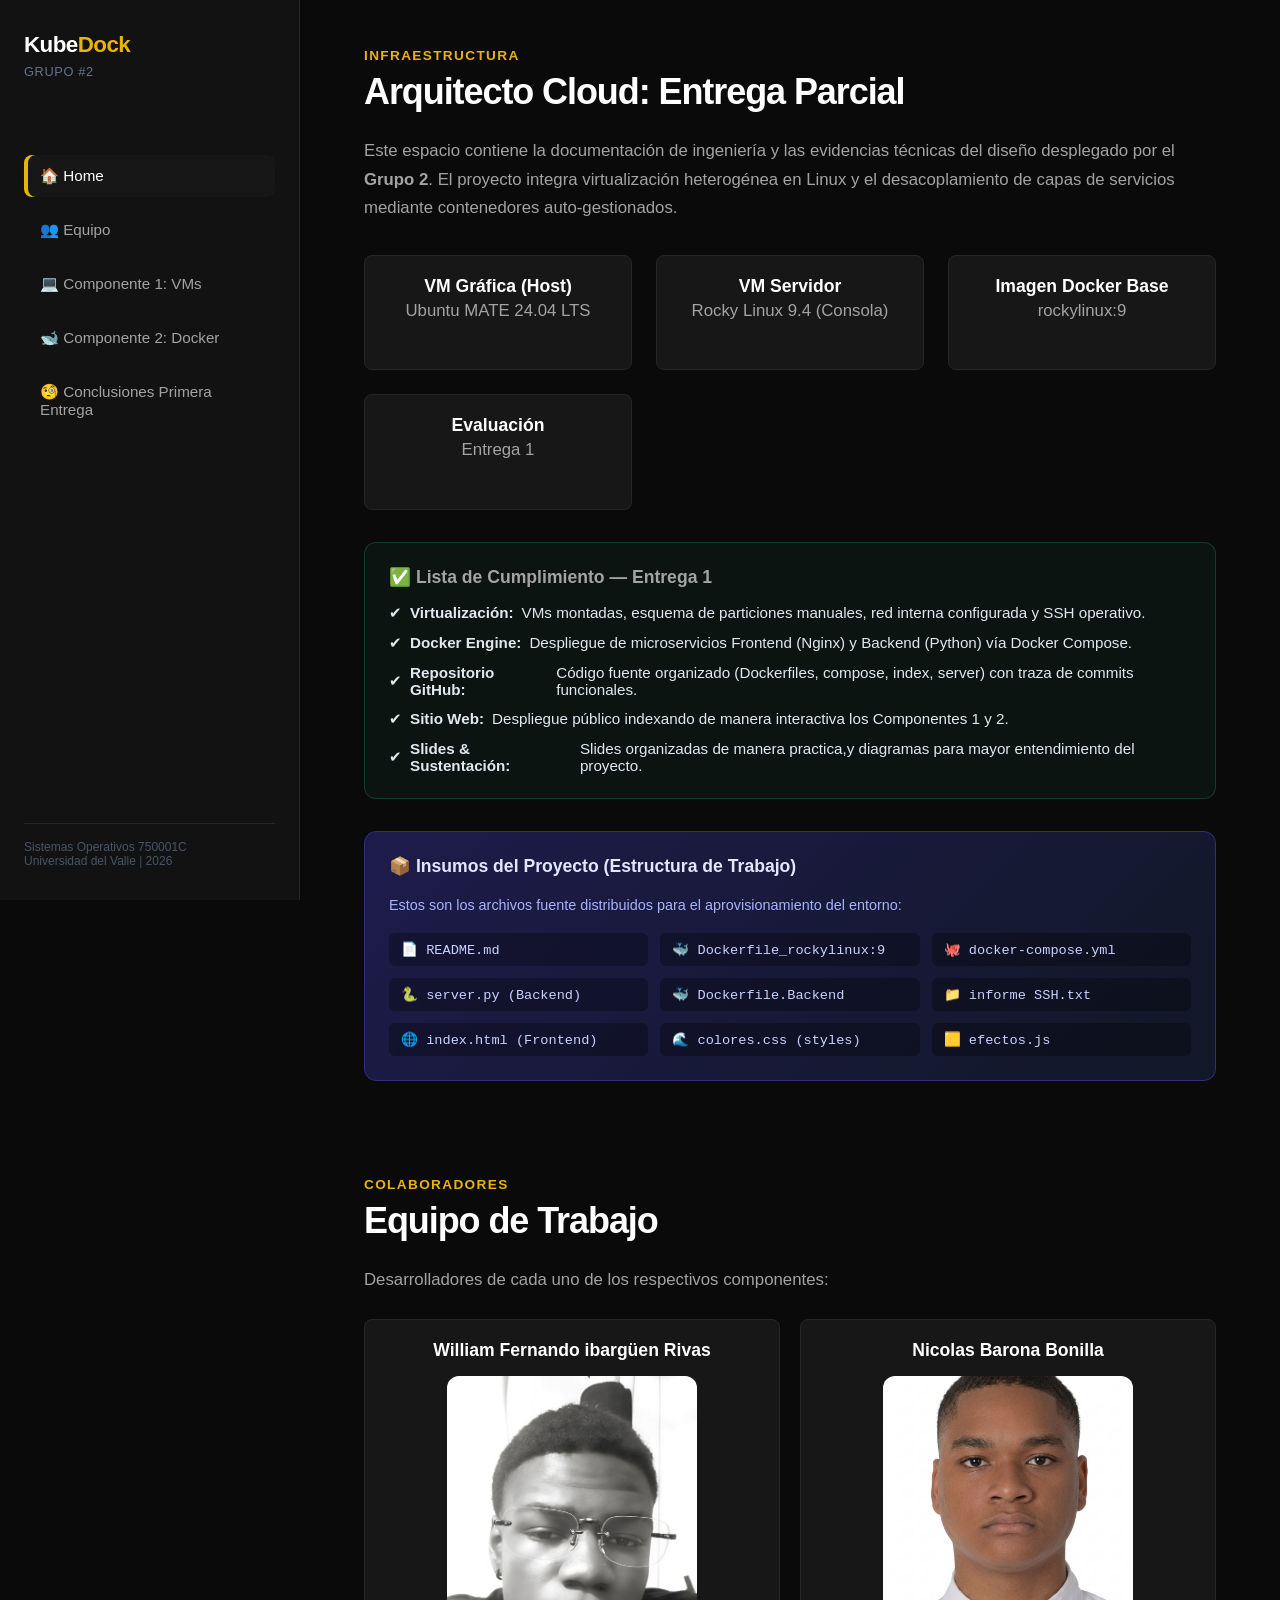
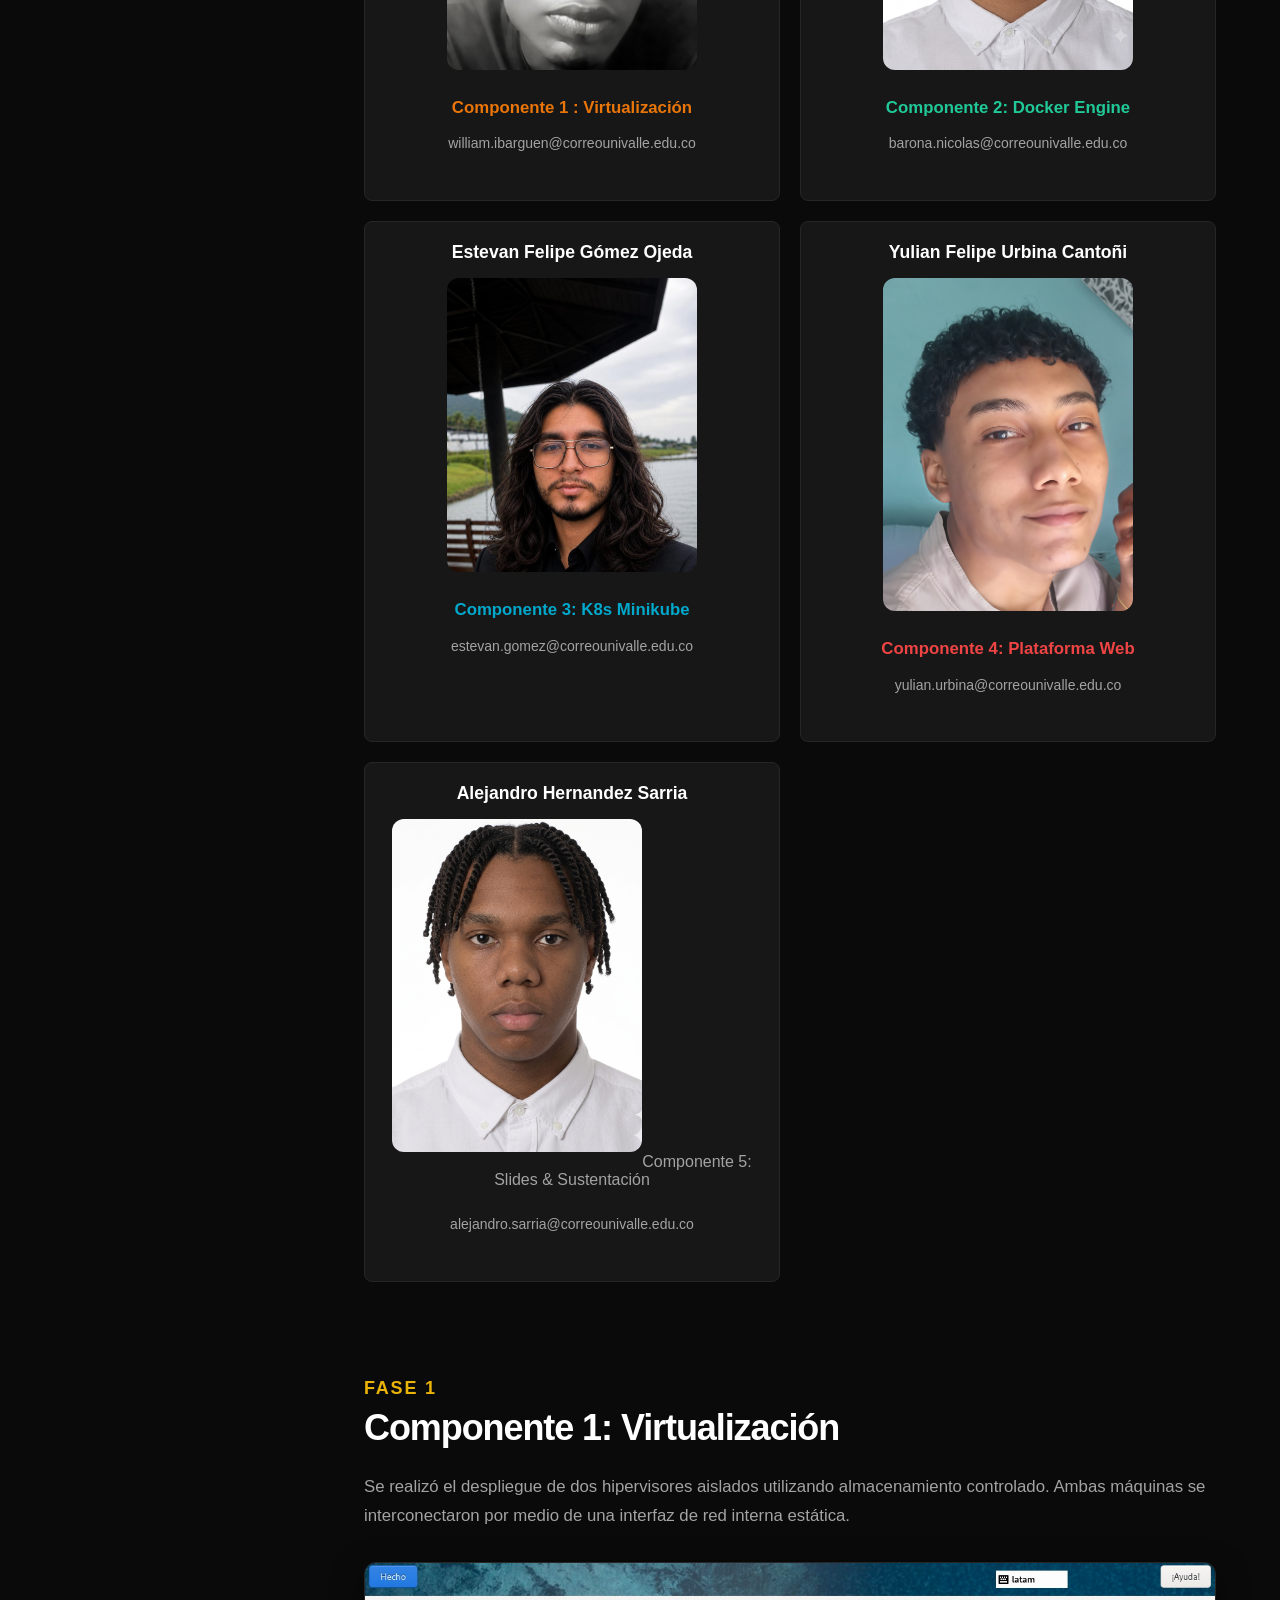
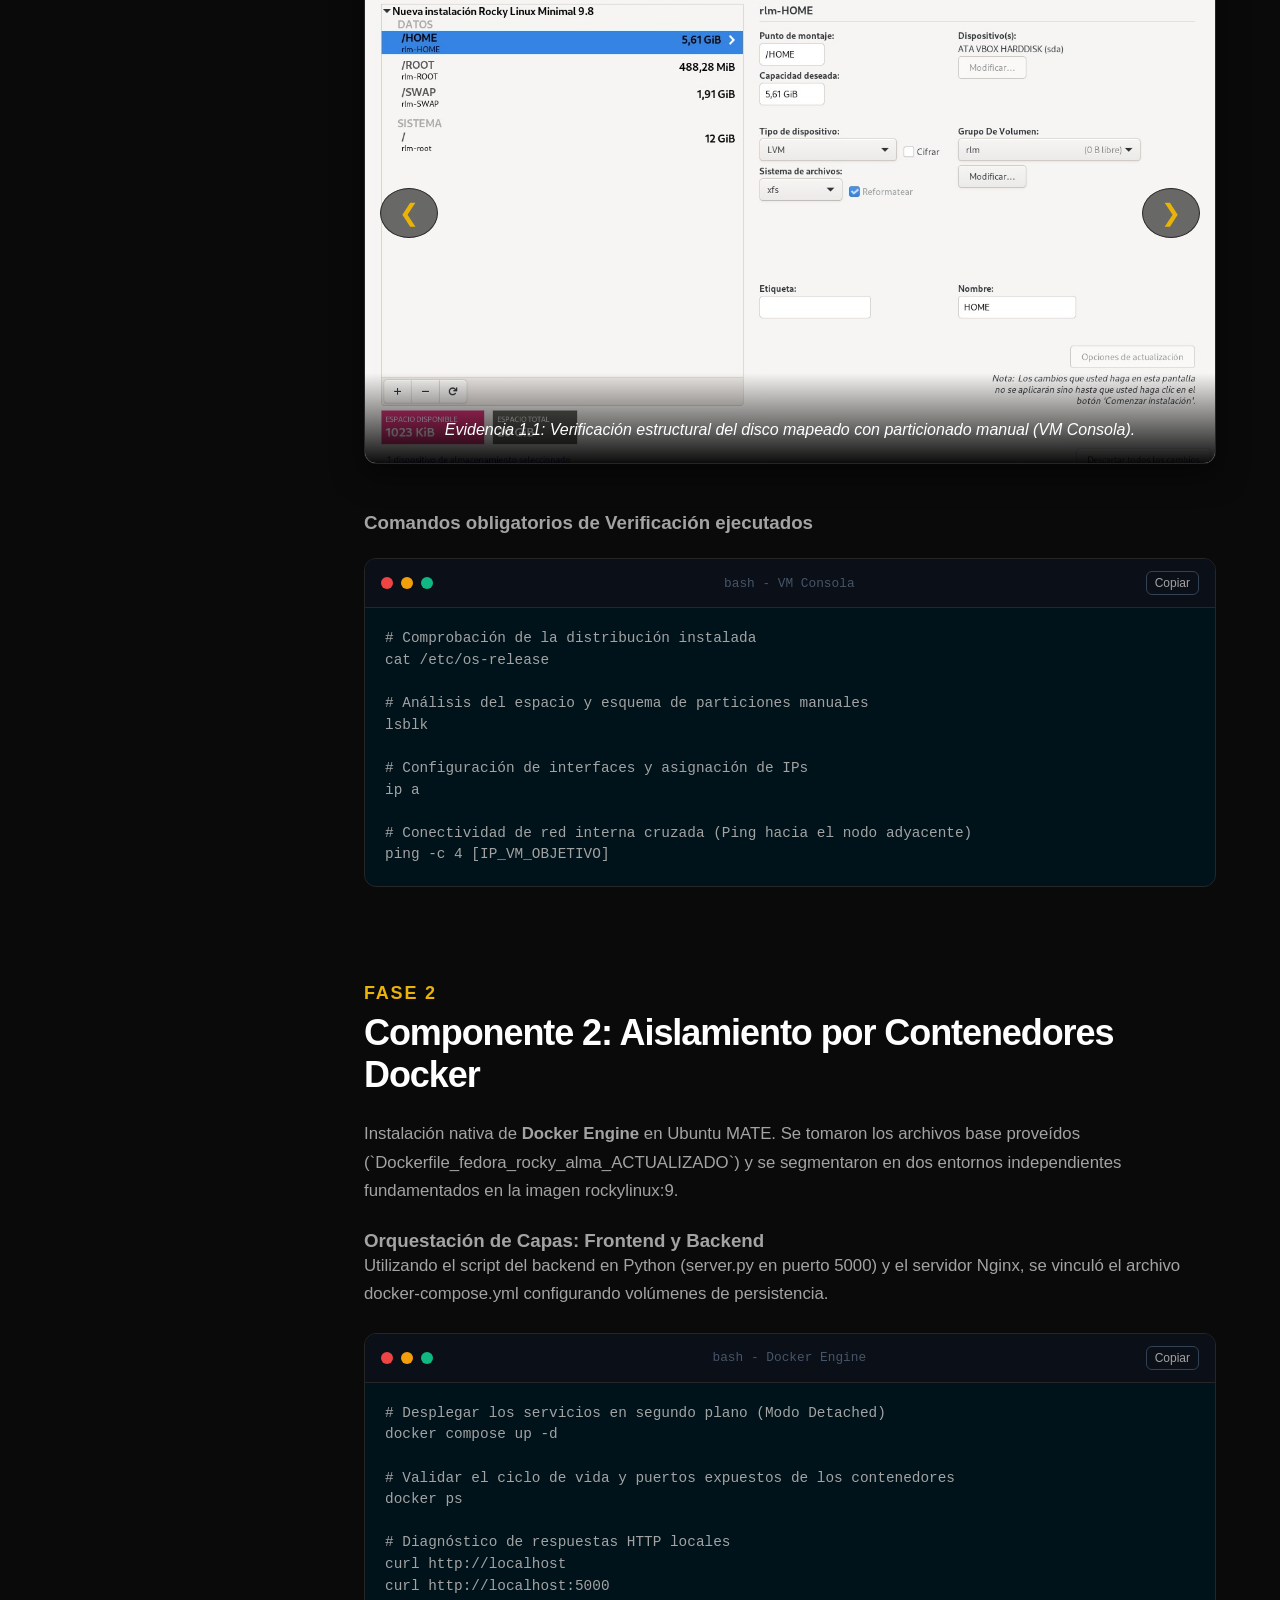
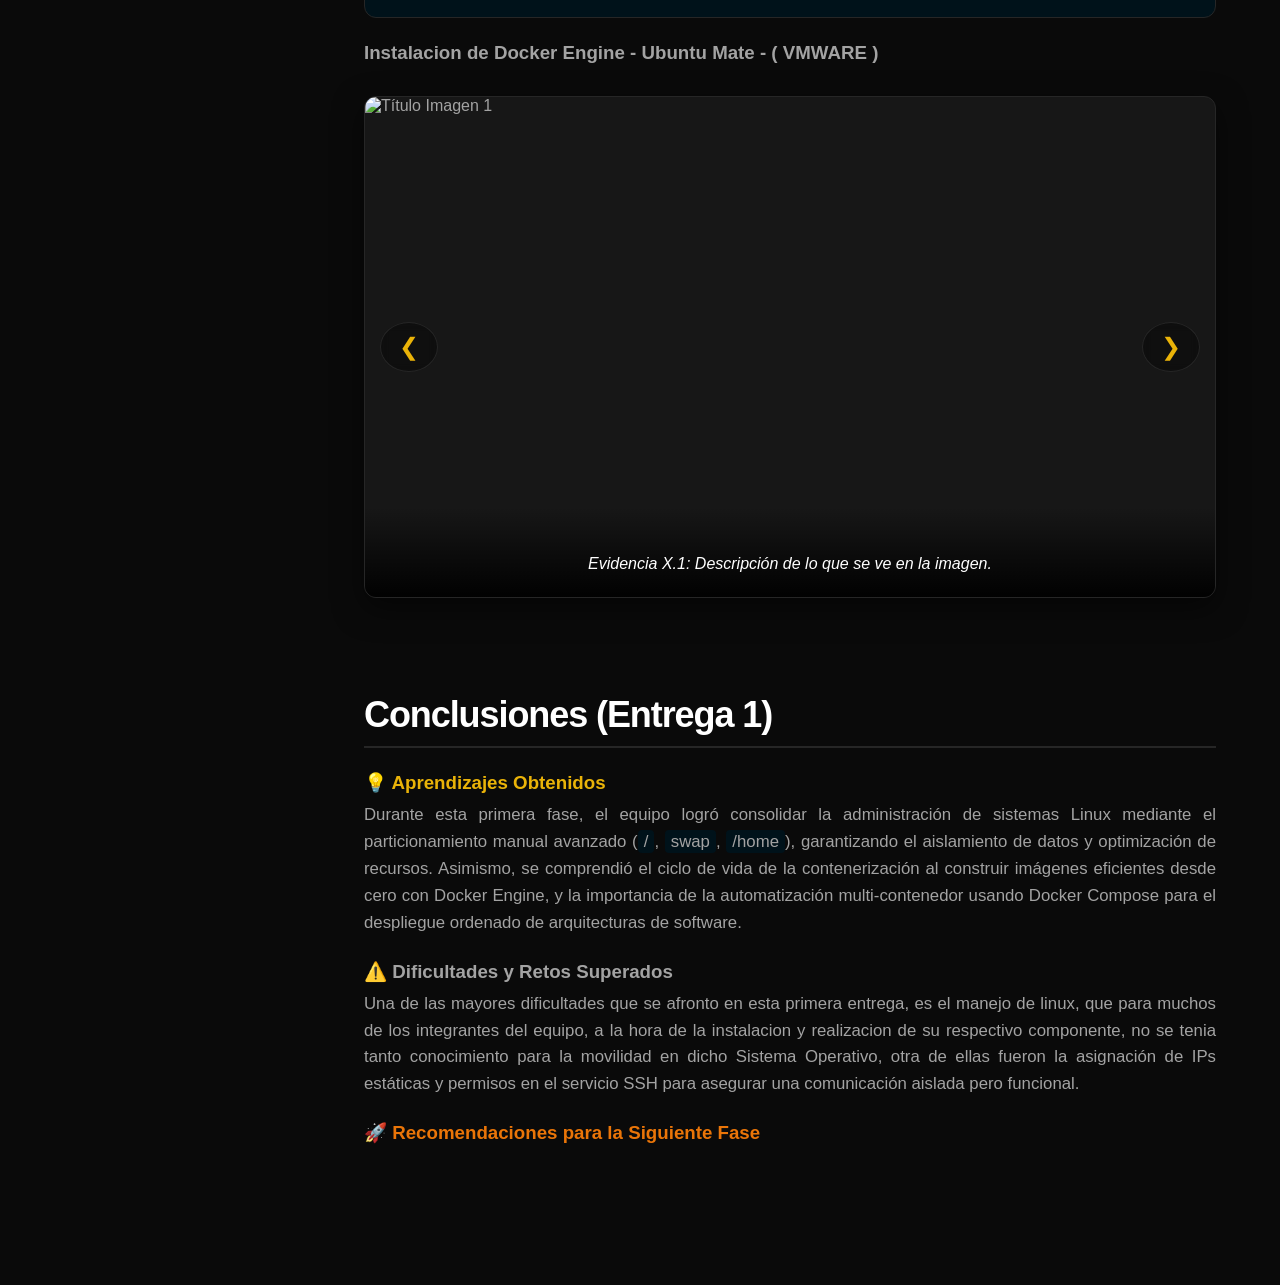
==== commit 3c665bcc: "Update index.html" ====
--- a/Docker/frontend/index.html
+++ b/Docker/frontend/index.html
@@ -4,8 +4,8 @@
     <meta charset="UTF-8">
     <meta name="viewport" content="width=device-width, initial-scale=1.0">
     <title>Grupo 2 - Documentación de Infraestructura Cloud</title>
-    <link rel="stylesheet" href="colores.css">
-    <script src="efectos.js"></script>
+    <link rel="stylesheet" href="./colores.css">
+    <script src="./efectos.js"></script>
 </head>
 <body>
     <aside>
@@ -316,4 +316,4 @@
         
     </script>
 </body>
-</html>+</html>
--- a/Docker/frontend/colores.css
+++ b/Docker/frontend/colores.css
@@ -368,4 +368,65 @@
             aside { width: 100%; height: auto; position: relative; border-right: none; border-bottom: 1px solid var(--border-color); }
             main { margin-left: 0; padding: 2rem; }
             .nav-links { display: none; }
-        }+        }
+
+          .carousel-container {
+            position: relative;
+            max-width: 100%;
+            margin: 2rem 0 3rem 0;
+            border-radius: 12px;
+            overflow: hidden;
+            box-shadow: 0 10px 30px rgba(0,0,0,0.5);
+            border: 1px solid var(--border-color);
+            background-color: var(--bg-card);
+        }
+        .carousel-inner {
+            display: flex;
+            transition: transform 0.5s ease-in-out;
+            width: 100%;
+        }
+        .carousel-slide {
+            min-width: 100%;
+            position: relative;
+        }
+        .carousel-slide img {
+            width: 100%;
+            height: 500px;
+            object-fit: cover;
+            object-position: center;
+            display: block;
+            cursor: pointer;
+        }
+        .carousel-caption {
+            position: absolute;
+            bottom: 0;
+            left: 0;
+            right: 0;
+            background: linear-gradient(to top, rgba(0,0,0,0.95), transparent);
+            color: white;
+            padding: 3rem 1.5rem 1.5rem 1.5rem;
+            text-align: center;
+            font-size: 1rem;
+            font-style: italic;
+            pointer-events: none;
+        }
+        .carousel-btn {
+            position: absolute;
+            top: 50%;
+            transform: translateY(-50%);
+            background-color: rgba(10, 10, 10, 0.6);
+            color: var(--text-highlight);
+            border: 1px solid var(--border-color);
+            padding: 10px 18px;
+            cursor: pointer;
+            font-size: 1.5rem;
+            border-radius: 50%;
+            transition: all 0.3s ease;
+            backdrop-filter: blur(5px);
+        }
+        .carousel-btn:hover {
+            background-color: var(--text-highlight);
+            color: black;
+        }
+        .carousel-btn.prev { left: 15px; }
+        .carousel-btn.next { right: 15px; }
